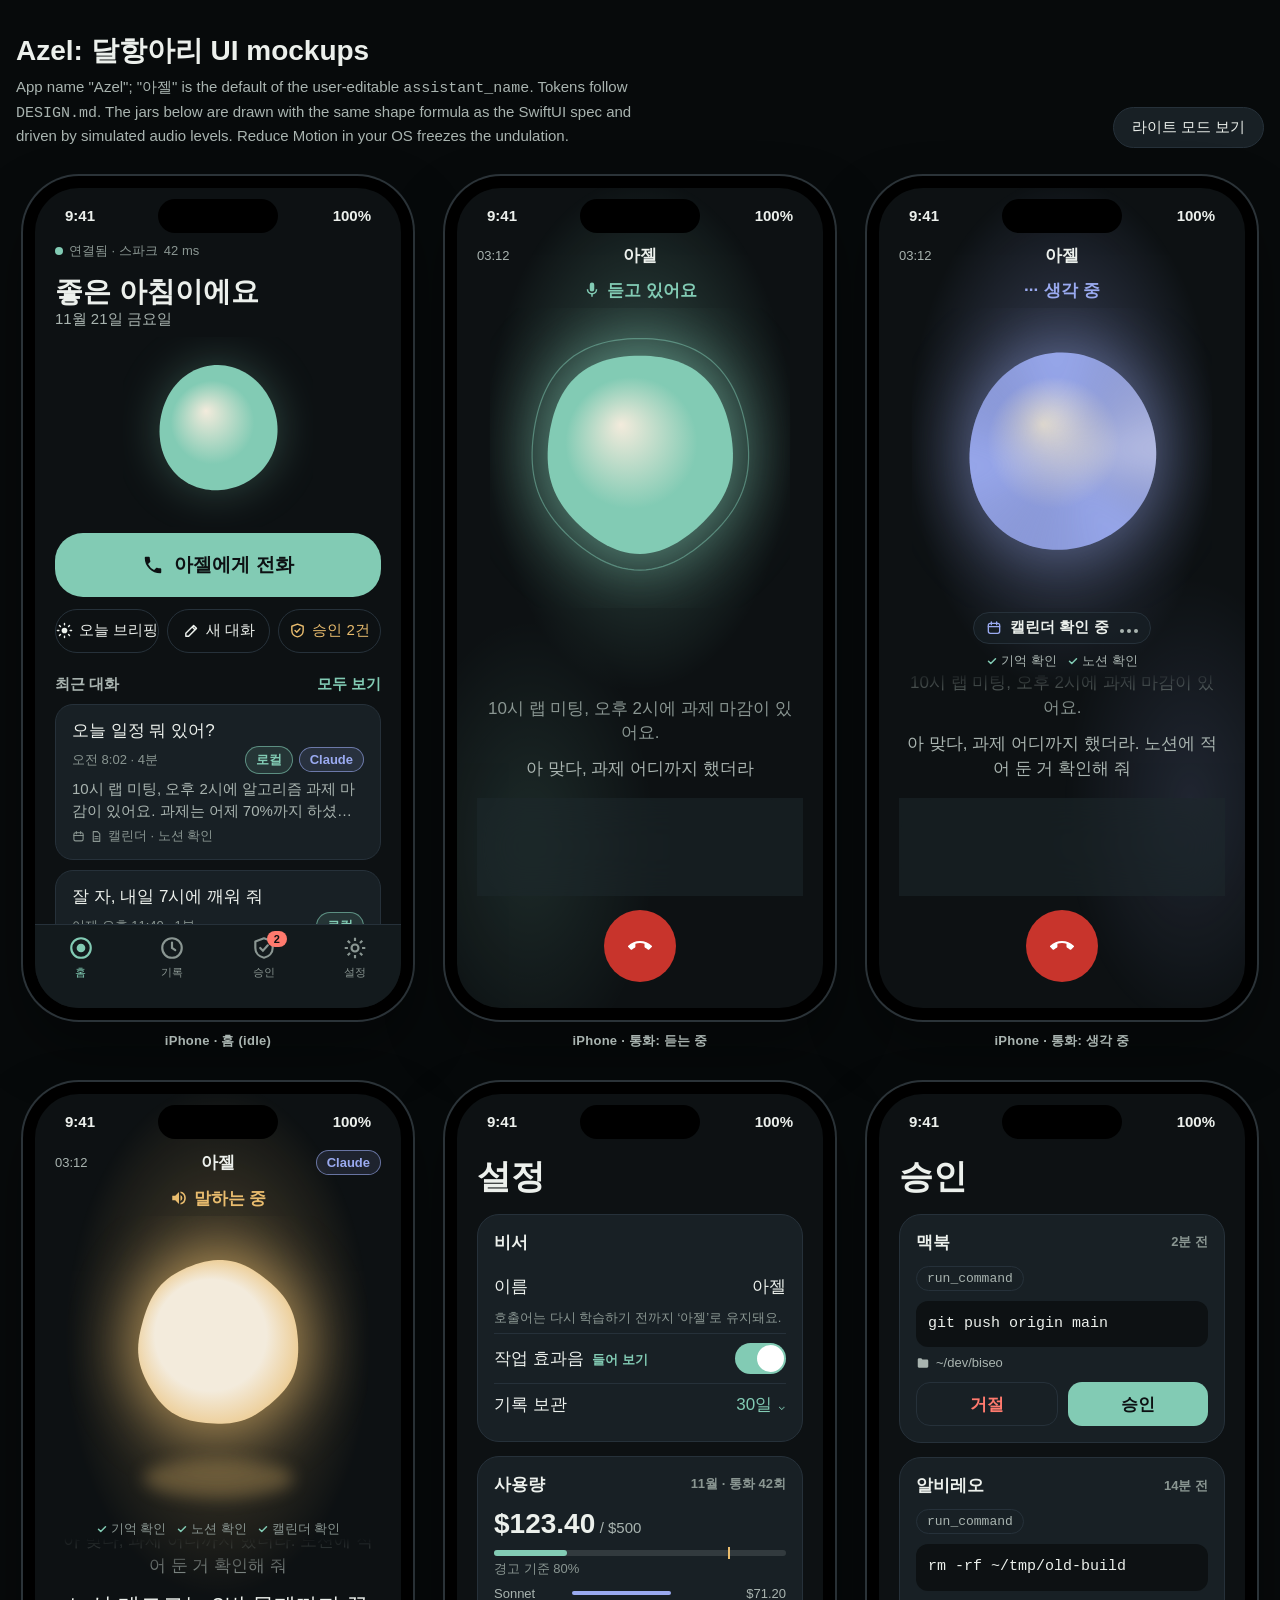
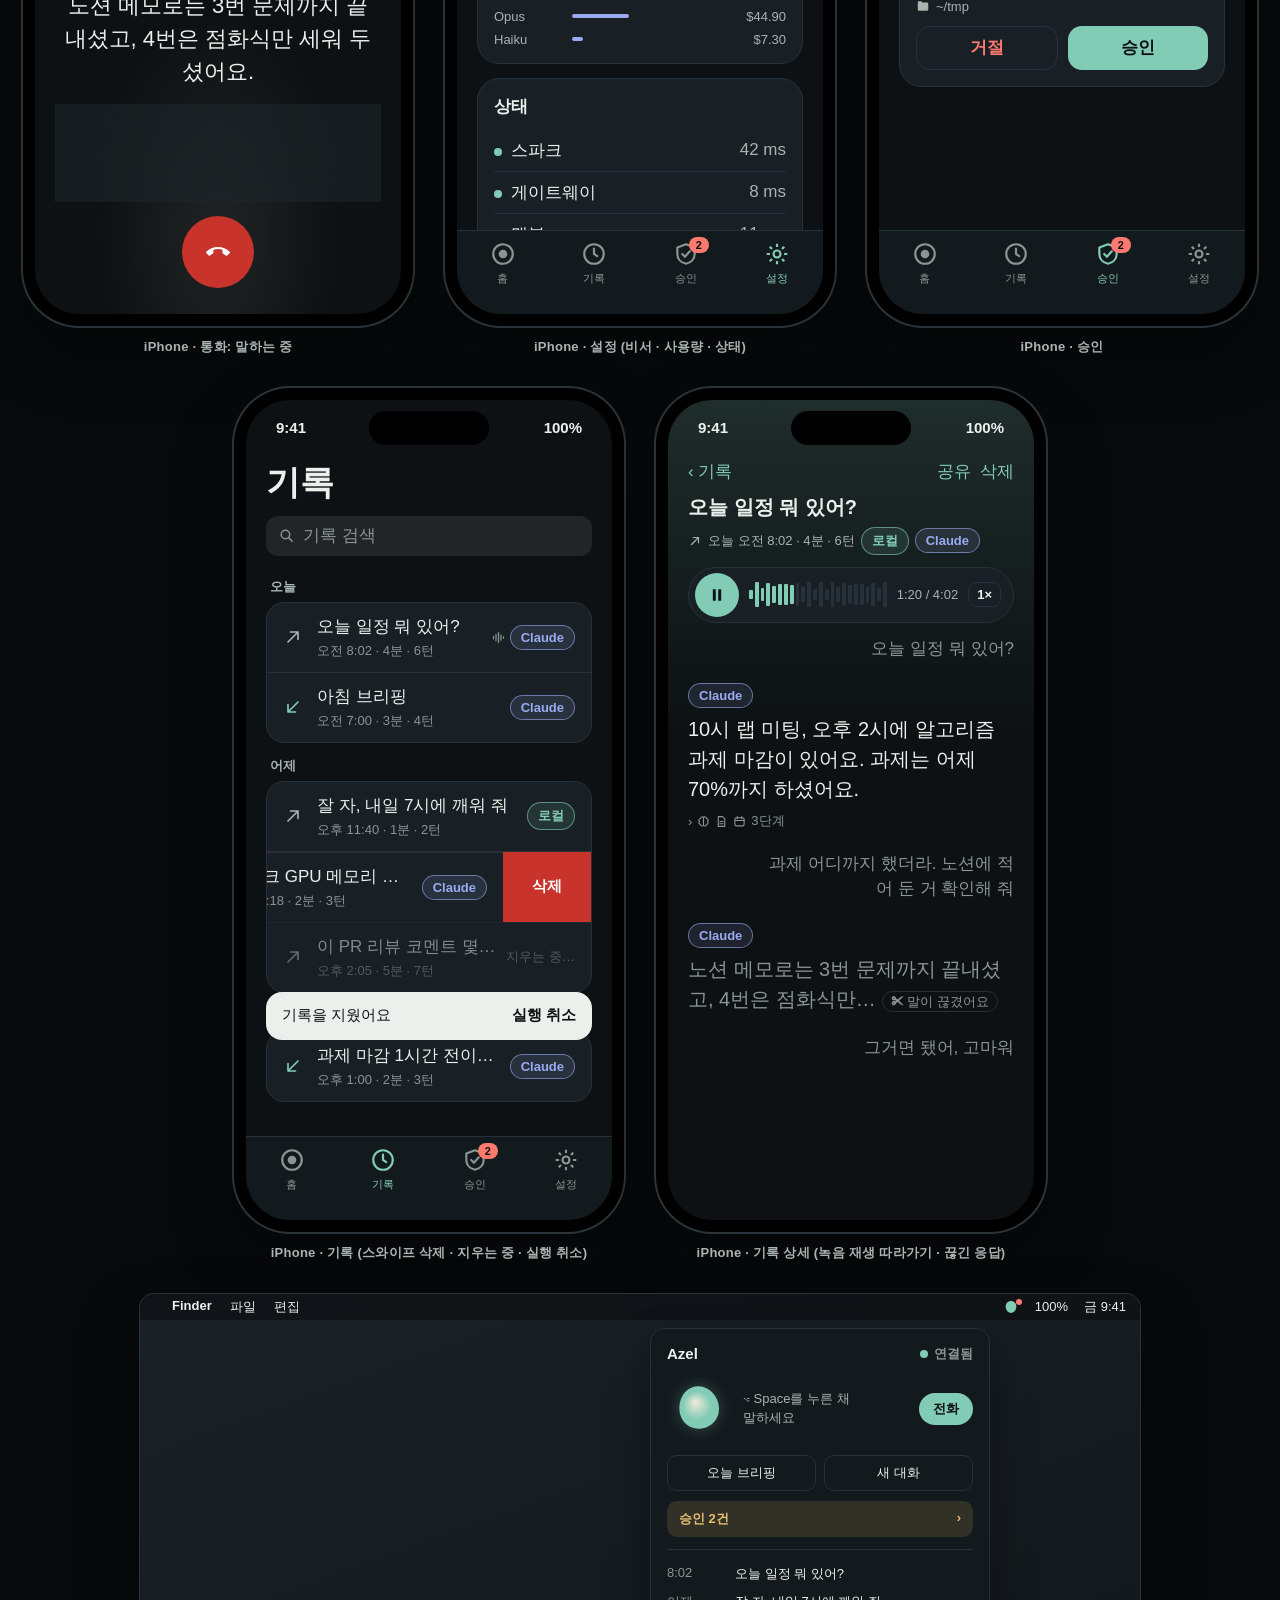
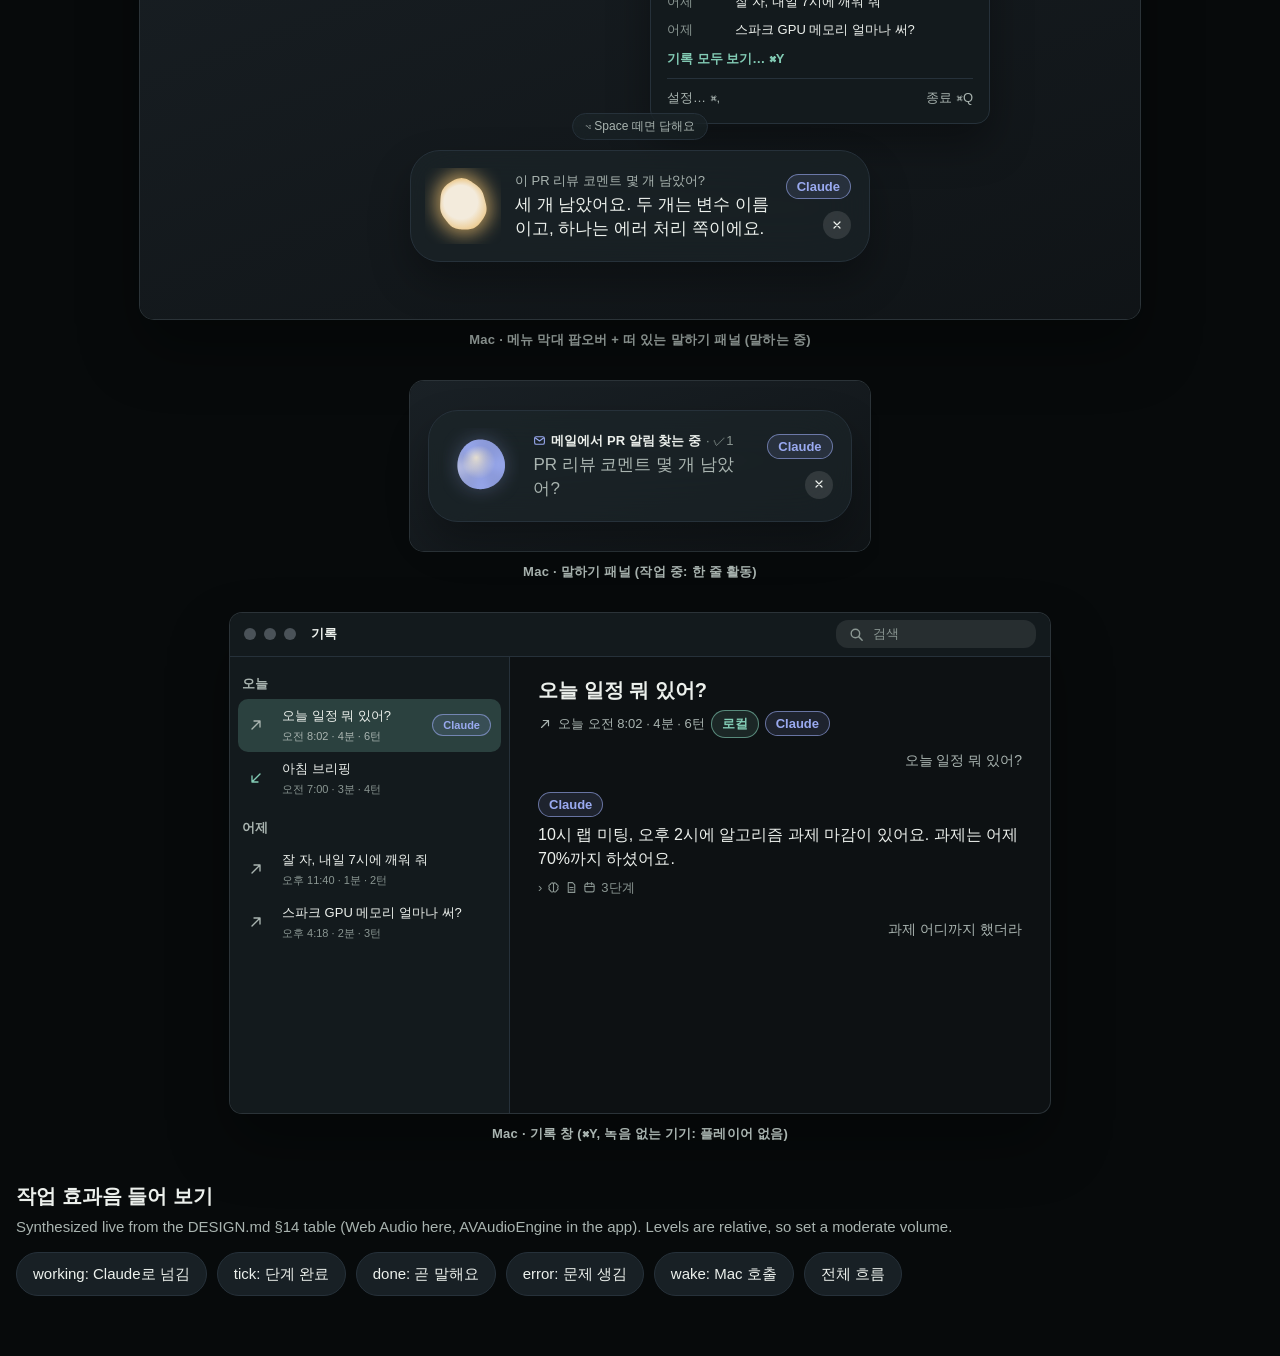
==== assistant/design/mockups.html @ 97ada846 "fix(design): give the moon jar a fuller shoulder and match the built mac panel" ====
<!doctype html>
<html lang="ko">
<head>
<meta charset="utf-8">
<meta name="viewport" content="width=device-width, initial-scale=1">
<title>Azel Mockups</title>
<style>
/* Tokens: mirror DESIGN.md §2. Dark is the default. */
:root, [data-theme="dark"] {
  --bg:#0D1113; --bgRaised:#131A1D; --card:#182025; --stroke:#26313A;
  --text:#ECF0EC; --text2:#A9B4B0; --text3:#8A9692;
  --celadon:#82CBB4; --indigo:#9AAAF0; --porcelain:#F3EBDC; --amber:#E9BC6E;
  --danger:#FF7A6E; --hangup:#C8342C; --onAccent:#0D1113;
  --glazeCel:#82CBB4; --glazeInd:#9AAAF0; --glazeAmb:#E9BC6E;
  --material: rgba(30,40,45,.55); --page:#070A0B; --desk:#1a2126;
}
[data-theme="light"] {
  --bg:#F5F3EC; --bgRaised:#EFECE3; --card:#FFFFFF; --stroke:#DCD8CC;
  --text:#14191B; --text2:#4E5A56; --text3:#5F6B67;
  --celadon:#2C7663; --indigo:#4656B8; --porcelain:#FFFFFF; --amber:#8F5E12;
  --danger:#C2352B; --hangup:#C8342C; --onAccent:#FFFFFF;
  --glazeCel:#A8DCCB; --glazeInd:#B4BFF3; --glazeAmb:#F0CB86;
  --material: rgba(255,255,255,.6); --page:#E4E1D8; --desk:#cfd6d4;
}
* { box-sizing:border-box; margin:0; padding:0; }
body { background:var(--page); color:var(--text);
  font-family:-apple-system, BlinkMacSystemFont, "SF Pro Text", "Apple SD Gothic Neo", "Noto Sans KR", sans-serif;
  padding:32px 16px 64px; }
header.page { max-width:1320px; margin:0 auto 28px; display:flex; flex-wrap:wrap; gap:16px; align-items:end; justify-content:space-between; }
header.page h1 { font-size:28px; font-weight:600; }
header.page p { color:var(--text2); font-size:15px; margin-top:6px; max-width:640px; line-height:1.5; }
.toggle { font:inherit; font-size:15px; color:var(--text); background:var(--card); border:1px solid var(--stroke); border-radius:999px; padding:10px 18px; cursor:pointer; }
.grid { max-width:1320px; margin:0 auto; display:flex; flex-wrap:wrap; gap:32px; justify-content:center; }
figure { display:flex; flex-direction:column; align-items:center; gap:12px; }
figcaption { color:var(--text2); font-size:13px; font-weight:600; letter-spacing:.02em; }

/* iPhone frame */
.phone { width:390px; height:844px; border-radius:56px; padding:12px; background:#000; box-shadow:0 0 0 2px #2b3338, 0 30px 60px rgba(0,0,0,.35); flex:none; }
@media (max-width:440px){ .phone{ transform:scale(.82); transform-origin:top center; margin-bottom:-150px; } }
.screen { position:relative; width:100%; height:100%; border-radius:44px; overflow:hidden; background:var(--bg); display:flex; flex-direction:column; }
.statusbar { height:50px; flex:none; display:flex; justify-content:space-between; align-items:center; padding:6px 30px 0; font-size:15px; font-weight:600; position:relative; z-index:2; }
.island { position:absolute; left:50%; top:11px; transform:translateX(-50%); width:120px; height:34px; background:#000; border-radius:20px; }
.tabbar { flex:none; height:84px; display:flex; justify-content:space-around; padding-top:10px; border-top:1px solid var(--stroke); background:var(--bgRaised); }
.tab { display:flex; flex-direction:column; align-items:center; gap:4px; font-size:11px; color:var(--text3); position:relative; }
.tab.on { color:var(--celadon); }
.tab svg { width:26px; height:26px; }
.badge { position:absolute; top:-4px; right:-10px; background:var(--danger); color:var(--onAccent); font-size:11px; font-weight:700; border-radius:9px; padding:2px 7px; }
.body { flex:1; overflow:hidden; padding:0 20px; display:flex; flex-direction:column; position:relative; }
.body > * { flex-shrink:0; }
.body > .captions, .body > .stack, .body > .recent { flex-shrink:1; min-height:0; }
.call .jar { flex-shrink:1; }

/* Shared bits */
.foot { font-size:13px; color:var(--text3); }
.sub { font-size:15px; color:var(--text2); }
.dot { width:8px; height:8px; border-radius:50%; background:var(--celadon); display:inline-block; }
.dot.down { background:var(--danger); }
.chip { display:inline-flex; align-items:center; gap:4px; font-size:13px; font-weight:600; border-radius:999px; padding:4px 10px; border:1px solid; }
.chip.qwen { color:var(--celadon); border-color:color-mix(in srgb, var(--celadon) 60%, transparent); background:color-mix(in srgb, var(--celadon) 12%, transparent); }
.chip.claude { color:var(--indigo); border-color:color-mix(in srgb, var(--indigo) 60%, transparent); background:color-mix(in srgb, var(--indigo) 12%, transparent); }
.chip.tool { color:var(--text2); border-color:var(--stroke); font-family:ui-monospace, "SF Mono", Menlo, monospace; font-weight:500; }
.card { background:var(--card); border:1px solid var(--stroke); border-radius:22px; padding:16px; }
[data-theme="light"] .card { box-shadow:0 4px 12px rgba(0,0,0,.05); }
.card h2 { font-size:17px; font-weight:600; display:flex; justify-content:space-between; align-items:center; margin-bottom:12px; }
.card h2 small { font-size:13px; font-weight:600; color:var(--celadon); }
.row { display:flex; justify-content:space-between; align-items:center; font-size:17px; padding:9px 0; border-top:1px solid var(--stroke); gap:12px; }
.row:first-of-type { border-top:none; }
.row .v { color:var(--text2); font-variant-numeric:tabular-nums; }
.row .menu { color:var(--celadon); }
.num { font-variant-numeric:tabular-nums; }
canvas.jar { display:block; }

/* Home */
.greet { font-size:28px; font-weight:600; margin-top:14px; line-height:1.3; }
.callbtn { display:flex; align-items:center; justify-content:center; gap:10px; height:64px; border-radius:28px; background:var(--celadon); color:var(--onAccent); font-size:19px; font-weight:600; border:none; width:100%; }
.quick { display:flex; gap:8px; margin-top:12px; }
.quick span { flex:1; display:flex; justify-content:center; align-items:center; gap:6px; height:44px; border:1px solid var(--stroke); border-radius:999px; font-size:15px; color:var(--text); white-space:nowrap; }
.recent { margin-top:22px; }
.recent h2 { font-size:15px; font-weight:600; color:var(--text2); margin-bottom:10px; }
.recent .card { padding:14px 16px; margin-bottom:10px; border-radius:18px; }
.recent .meta { display:flex; align-items:center; gap:6px; margin-top:4px; }
.recent .meta .foot { margin-right:auto; }
.recent .me { color:var(--text); font-size:17px; font-weight:500; white-space:nowrap; overflow:hidden; text-overflow:ellipsis; }
.recent .ai { font-size:15px; color:var(--text2); line-height:1.45; margin-top:4px; display:-webkit-box; -webkit-line-clamp:2; -webkit-box-orient:vertical; overflow:hidden; }

/* Call */
.call .glaze { position:absolute; inset:0; opacity:.35; pointer-events:none; }
.call[data-state="listening"] .glaze { background:radial-gradient(60% 45% at 50% 30%, var(--celadon), transparent 70%), radial-gradient(50% 40% at 20% 80%, color-mix(in srgb,var(--celadon) 40%, transparent), transparent 70%); }
.call[data-state="thinking"] .glaze { background:radial-gradient(60% 45% at 50% 30%, var(--indigo), transparent 70%), radial-gradient(50% 40% at 85% 75%, color-mix(in srgb,var(--indigo) 40%, transparent), transparent 70%); }
.call[data-state="speaking"] .glaze { background:radial-gradient(60% 45% at 50% 30%, var(--amber), transparent 70%), radial-gradient(50% 40% at 50% 90%, color-mix(in srgb,var(--porcelain) 25%, transparent), transparent 70%); }
.calltop { display:grid; grid-template-columns:1fr auto 1fr; align-items:center; padding:6px 0; position:relative; }
.calltop .t { font-size:13px; color:var(--text2); font-variant-numeric:tabular-nums; }
.calltop .n { font-size:17px; font-weight:600; }
.calltop .r { justify-self:end; }
.statelabel { text-align:center; font-size:17px; font-weight:600; margin-top:6px; display:flex; justify-content:center; align-items:center; gap:6px; position:relative; }
.call[data-state="listening"] .statelabel { color:var(--celadon); }
.call[data-state="thinking"] .statelabel { color:var(--indigo); }
.call[data-state="speaking"] .statelabel { color:var(--amber); }
.jarwrap { display:flex; justify-content:center; position:relative; }
.captions { flex:1; display:flex; flex-direction:column; justify-content:flex-end; text-align:center; gap:10px; padding:0 4px 16px; position:relative;
  -webkit-mask-image:linear-gradient(transparent, #000 30%); mask-image:linear-gradient(transparent, #000 30%); }
.captions .old { color:var(--text3); font-size:17px; line-height:1.45; }
.captions .me { color:var(--text2); font-size:17px; line-height:1.5; }
.captions .ai { font-size:22px; font-weight:500; line-height:1.5; }
.dock { display:flex; justify-content:space-between; padding:12px 14px 10px; border-radius:40px; background:var(--material); backdrop-filter:blur(20px); -webkit-backdrop-filter:blur(20px); border:1px solid var(--stroke); position:relative; }
.ctl { display:flex; flex-direction:column; align-items:center; gap:5px; font-size:12px; color:var(--text2); }
.ctl i { width:52px; height:52px; border-radius:50%; display:grid; place-items:center; background:color-mix(in srgb, var(--text) 10%, transparent); color:var(--text); }
.ctl.on i { background:var(--amber); color:#14191B; }
.ctl svg, .hang svg { width:24px; height:24px; }
.hang { width:72px; height:72px; border-radius:50%; background:var(--hangup); color:#fff; display:grid; place-items:center; margin:14px auto 26px; position:relative; }

/* Activity (DESIGN.md §13) */
.activity { display:flex; flex-direction:column; align-items:center; gap:8px; margin-top:4px; position:relative; min-height:0; }
.step { display:inline-flex; align-items:center; gap:8px; height:32px; padding:0 12px; border-radius:999px; font-size:15px; font-weight:600;
  background:color-mix(in srgb, var(--card) 70%, transparent); border:1px solid var(--stroke); }
.step svg { width:16px; height:16px; color:var(--indigo); flex:none; }
.ell i { display:inline-block; width:4px; height:4px; border-radius:50%; background:var(--text2); margin-left:3px; animation:ell 1.2s infinite; }
.ell i:nth-child(2){ animation-delay:.2s } .ell i:nth-child(3){ animation-delay:.4s }
@keyframes ell { 0%,100%{opacity:.2} 40%{opacity:1} }
@media (prefers-reduced-motion: reduce){ .ell i{ animation:none; opacity:.7 } }
.trail { font-size:13px; color:var(--text2); display:flex; gap:10px; align-items:center; white-space:nowrap; }
.trail span { display:inline-flex; align-items:center; gap:3px; }
.trail svg { width:12px; height:12px; color:var(--celadon); }
.trail.dim { color:var(--text3); }
.recent .steps { display:flex; align-items:center; gap:5px; font-size:13px; color:var(--text3); margin-top:6px; }
.recent .steps svg { width:13px; height:13px; }
.switch { width:51px; height:31px; border-radius:16px; background:var(--celadon); position:relative; flex:none; }
.switch::after { content:""; position:absolute; right:2px; top:2px; width:27px; height:27px; border-radius:50%; background:#fff; }
.earcons { max-width:1320px; margin:40px auto 0; }
.earcons h2 { font-size:20px; font-weight:600; }
.earcons p { color:var(--text2); font-size:15px; margin:6px 0 14px; line-height:1.5; }
.earcons .btnrow { display:flex; flex-wrap:wrap; gap:10px; }
.earcons button { font:inherit; font-size:15px; color:var(--text); background:var(--card); border:1px solid var(--stroke); border-radius:999px; padding:10px 16px; cursor:pointer; min-height:44px; }
.earcons button:focus-visible, .toggle:focus-visible { outline:2px solid var(--celadon); outline-offset:2px; }
.pttdesk { width:min(560px,100%); height:170px; border-radius:14px; display:grid; place-items:center; position:relative;
  background:linear-gradient(160deg, var(--desk), color-mix(in srgb, var(--desk) 60%, #000)); box-shadow:0 0 0 1px #2b3338; }
.pttdesk .ptt { position:static; transform:none; }
.ptt .act { display:flex; align-items:center; gap:5px; font-size:13px; font-weight:600; }
.ptt .act svg { width:13px; height:13px; color:var(--indigo); }

/* History (DESIGN.md §15) */
.search { display:flex; align-items:center; gap:8px; height:40px; border-radius:12px; padding:0 12px; background:color-mix(in srgb, var(--text) 9%, transparent); color:var(--text3); font-size:17px; margin-bottom:8px; }
.search svg { width:17px; height:17px; }
.day { font-size:13px; font-weight:600; color:var(--text2); margin:14px 4px 6px; }
.hlist { background:var(--card); border:1px solid var(--stroke); border-radius:18px; overflow:hidden; }
.hrow { display:grid; grid-template-columns:24px 1fr auto; gap:4px 10px; align-items:center; padding:12px 16px; border-top:1px solid var(--stroke); position:relative; }
.hrow:first-child { border-top:none; }
.hrow > svg { width:20px; height:20px; color:var(--text2); grid-row:span 2; }
.hrow > svg.in { color:var(--celadon); }
.hrow .ht { font-size:17px; white-space:nowrap; overflow:hidden; text-overflow:ellipsis; }
.hrow .hm { font-size:13px; color:var(--text3); grid-column:2; font-variant-numeric:tabular-nums; }
.hrow .hc { grid-row:1 / span 2; grid-column:3; display:flex; gap:4px; align-items:center; color:var(--text3); }
.hrow .hc svg { width:15px; height:15px; }
.hrow.swiped { transform:translateX(-88px); background:var(--card); }
.swipe-del { position:absolute; right:0; top:0; bottom:0; width:88px; background:var(--hangup); color:#fff; display:grid; place-items:center; font-size:15px; font-weight:600; }
.hwrap { position:relative; }
.toast { position:absolute; left:20px; right:20px; bottom:96px; height:48px; border-radius:16px; background:var(--text); color:var(--bg); display:flex; align-items:center; justify-content:space-between; padding:0 16px; font-size:15px; }
.toast b { color:var(--bg); font-weight:700; }
.detail { background:linear-gradient(180deg, color-mix(in srgb, var(--glazeCel) 15%, var(--bg)), var(--bg) 40%); }
.nav { display:flex; justify-content:space-between; align-items:center; height:44px; color:var(--celadon); font-size:17px; }
.dh { font-size:20px; font-weight:600; line-height:1.35; }
.dm { display:flex; align-items:center; gap:6px; font-size:13px; color:var(--text2); margin:6px 0 12px; flex-wrap:wrap; }
.dm svg { width:14px; height:14px; }
.player { display:flex; align-items:center; gap:10px; height:56px; padding:0 12px 0 6px; border-radius:28px; background:var(--card); border:1px solid var(--stroke); margin-bottom:14px; }
.player .pp { width:44px; height:44px; border-radius:50%; background:var(--celadon); color:var(--onAccent); display:grid; place-items:center; flex:none; }
.player .pp svg { width:20px; height:20px; }
.wavebar { flex:1; display:flex; align-items:center; gap:2px; height:28px; }
.wavebar i { flex:1; border-radius:1px; background:var(--stroke); }
.wavebar i.p { background:var(--celadon); }
.player .tm { font-size:13px; color:var(--text2); font-variant-numeric:tabular-nums; white-space:nowrap; }
.player .sp { font-size:13px; font-weight:600; color:var(--text); border:1px solid var(--stroke); border-radius:8px; padding:4px 8px; }
.tx { display:flex; flex-direction:column; gap:22px; overflow:hidden; }
.tx .u { align-self:flex-end; max-width:80%; text-align:right; color:var(--text3); font-size:17px; line-height:1.45; }
.tx .a { color:var(--text3); font-size:20px; line-height:1.5; }
.tx .now { color:var(--text); }
.tx .u.now { color:var(--text2); }
.tx .am { display:flex; gap:6px; align-items:center; margin-bottom:6px; }
.tx .steps { display:flex; align-items:center; gap:5px; font-size:13px; color:var(--text3); margin-top:8px; }
.tx .steps svg { width:13px; height:13px; }
.cut { font-size:13px; color:var(--text3); border:1px solid var(--stroke); border-radius:999px; padding:2px 8px; margin-left:6px; white-space:nowrap; }
.macwin { width:min(820px,100%); height:500px; border-radius:12px; overflow:hidden; display:grid; grid-template-columns:280px 1fr; grid-template-rows:44px 1fr; background:var(--bg); box-shadow:0 0 0 1px #2b3338, 0 30px 60px rgba(0,0,0,.35); }
.macwin .tb { grid-column:1 / span 2; display:flex; align-items:center; gap:8px; padding:0 14px; background:var(--bgRaised); border-bottom:1px solid var(--stroke); font-size:13px; font-weight:600; }
.macwin .tb i { width:12px; height:12px; border-radius:50%; background:#4a5258; display:inline-block; }
.macwin .tb .s { margin-left:auto; width:200px; height:28px; margin-bottom:0; font-size:13px; font-weight:400; }
.macwin aside { background:var(--bgRaised); border-right:1px solid var(--stroke); padding:4px 8px; overflow:hidden; }
.macwin aside .hrow { border-radius:10px; border:none; padding:8px 10px; }
.macwin aside .hrow.sel { background:color-mix(in srgb, var(--celadon) 22%, transparent); }
.macwin aside .hrow.sel .hm, .macwin aside .hrow.sel > svg { color:var(--text2); }
.macwin aside .ht { font-size:13px; } .macwin aside .hm { font-size:11px; }
.macwin aside .hrow > svg { width:16px; height:16px; }
.macwin section { padding:20px 28px; overflow:hidden; }
.macwin .tx .a { font-size:16px; } .macwin .tx .u { font-size:14px; }

/* Settings / approvals lists */
.title { font-size:34px; font-weight:700; margin:10px 0 14px; }
.stack { display:flex; flex-direction:column; gap:14px; overflow:hidden; }
.bar { height:6px; border-radius:3px; background:color-mix(in srgb, var(--text) 12%, transparent); position:relative; margin:10px 0 4px; }
.bar b { position:absolute; inset:0 auto 0 0; border-radius:3px; background:var(--celadon); }
.bar .tick { position:absolute; top:-3px; width:2px; height:12px; background:var(--amber); }
.big { font-size:28px; font-weight:600; font-variant-numeric:tabular-nums; }
.mini { display:grid; grid-template-columns:70px 1fr 64px; gap:8px; align-items:center; font-size:13px; color:var(--text2); margin-top:8px; }
.mini .b { height:4px; border-radius:2px; background:var(--indigo); }
.mini span:last-child { text-align:right; font-variant-numeric:tabular-nums; }
.code { font-family:ui-monospace, "SF Mono", Menlo, monospace; font-size:15px; background:var(--bg); border-radius:12px; padding:12px; margin:10px 0 8px; white-space:pre; overflow:hidden; line-height:1.5; }
.btns { display:flex; gap:10px; margin-top:12px; }
.btns span { flex:1; height:44px; border-radius:14px; display:grid; place-items:center; font-size:17px; font-weight:600; }
.btns .no { border:1px solid var(--stroke); color:var(--danger); }
.btns .yes { background:var(--celadon); color:var(--onAccent); }

/* Mac */
.mac { width:min(1000px, 100%); aspect-ratio:16/10; border-radius:14px; overflow:hidden; position:relative; box-shadow:0 0 0 1px #2b3338, 0 30px 60px rgba(0,0,0,.35);
  background:linear-gradient(160deg, var(--desk), color-mix(in srgb, var(--desk) 60%, #000)); }
.menubar { height:26px; display:flex; align-items:center; justify-content:flex-end; gap:16px; padding:0 14px; font-size:13px; background:color-mix(in srgb, var(--bg) 70%, transparent); backdrop-filter:blur(20px); }
.menubar .left { margin-right:auto; display:flex; gap:18px; font-weight:600; }
.menubar .mine { position:relative; color:var(--celadon); display:flex; }
.menubar .mine::after { content:""; position:absolute; right:-3px; top:0; width:6px; height:6px; border-radius:50%; background:var(--danger); }
.popover { position:absolute; right:150px; top:34px; width:340px; background:var(--bgRaised); border:1px solid var(--stroke); border-radius:14px; padding:16px; box-shadow:0 20px 40px rgba(0,0,0,.35); font-size:13px; }
.popover .hd { display:flex; justify-content:space-between; align-items:center; font-size:15px; font-weight:600; }
.popover .hero { display:flex; gap:12px; align-items:center; margin:14px 0; }
.popover .pbtn { margin-left:auto; background:var(--celadon); color:var(--onAccent); border-radius:999px; padding:7px 14px; font-weight:600; font-size:13px; white-space:nowrap; }
.popover .q { display:grid; grid-template-columns:1fr 1fr; gap:8px; }
.popover .q span { border:1px solid var(--stroke); border-radius:10px; padding:8px; text-align:center; }
.popover .appr { margin-top:10px; padding:9px 12px; border-radius:10px; background:color-mix(in srgb, var(--amber) 14%, transparent); color:var(--amber); font-weight:600; display:flex; justify-content:space-between; }
.popover .rec { margin-top:12px; border-top:1px solid var(--stroke); padding-top:10px; }
.popover .rec div { display:flex; gap:10px; padding:5px 0; color:var(--text); }
.popover .rec div span:first-child { color:var(--text3); width:58px; flex:none; font-variant-numeric:tabular-nums; }
.popover .rec div span:last-child { white-space:nowrap; overflow:hidden; text-overflow:ellipsis; }
.popover .ft { display:flex; justify-content:space-between; margin-top:10px; padding-top:10px; border-top:1px solid var(--stroke); color:var(--text2); }
.ptt { position:absolute; left:50%; bottom:9%; transform:translateX(-50%); width:460px; max-width:92%; height:112px; border-radius:30px; background:var(--material); backdrop-filter:blur(24px); -webkit-backdrop-filter:blur(24px);
  border:1px solid var(--stroke); display:flex; align-items:center; gap:14px; padding:0 18px 0 14px; box-shadow:0 20px 40px rgba(0,0,0,.3); }
.ptt .cap { flex:1; min-width:0; }
.ptt .cap .me { font-size:13px; color:var(--text2); white-space:nowrap; overflow:hidden; text-overflow:ellipsis; }
.ptt .cap .ai { font-size:17px; font-weight:500; line-height:1.4; margin-top:3px; display:-webkit-box; -webkit-line-clamp:2; -webkit-box-orient:vertical; overflow:hidden; }
.ptt .side { display:flex; flex-direction:column; align-items:flex-end; gap:12px; }
.ptt .x { width:28px; height:28px; border-radius:50%; background:color-mix(in srgb, var(--text) 12%, transparent); display:grid; place-items:center; }
.keyhint { position:absolute; left:50%; bottom:calc(9% + 122px); transform:translateX(-50%); font-size:12px; color:var(--text2); background:var(--material); border:1px solid var(--stroke); border-radius:999px; padding:4px 12px; backdrop-filter:blur(10px); white-space:nowrap; }
</style>
</head>
<body>
<header class="page">
  <div>
    <h1>Azel: 달항아리 UI mockups</h1>
    <p>App name "Azel"; "아젤" is the default of the user-editable <code>assistant_name</code>. Tokens follow <code>DESIGN.md</code>. The jars below are drawn with the same shape formula as the SwiftUI spec and driven by simulated audio levels. Reduce Motion in your OS freezes the undulation.</p>
  </div>
  <button class="toggle" id="theme" aria-pressed="false">라이트 모드 보기</button>
</header>

<svg width="0" height="0" style="position:absolute">
  <symbol id="i-phone" viewBox="0 0 24 24"><path fill="currentColor" d="M6.6 10.8a15.1 15.1 0 0 0 6.6 6.6l2.2-2.2c.3-.3.7-.4 1-.2 1.1.4 2.3.6 3.6.6.6 0 1 .4 1 1V20c0 .6-.4 1-1 1A17 17 0 0 1 3 4c0-.6.4-1 1-1h3.5c.6 0 1 .4 1 1 0 1.2.2 2.4.6 3.6.1.3 0 .7-.2 1z"/></symbol>
  <symbol id="i-down" viewBox="0 0 24 24"><path fill="currentColor" d="M12 9c-1.6 0-3.2.3-4.6.7v3.1c0 .4-.2.7-.6.9-1 .5-1.9 1.1-2.7 1.8-.2.2-.4.3-.7.3s-.5-.1-.7-.3L.3 13.1A1 1 0 0 1 0 12.4c0-.3.1-.5.3-.7C3.4 8.8 7.5 7 12 7s8.6 1.8 11.7 4.7c.2.2.3.4.3.7s-.1.5-.3.7l-2.5 2.4c-.2.2-.4.3-.7.3s-.5-.1-.7-.3c-.8-.7-1.7-1.3-2.7-1.8-.3-.2-.6-.5-.6-.9V9.7C15.2 9.3 13.6 9 12 9z"/></symbol>
  <symbol id="i-mic" viewBox="0 0 24 24"><path fill="currentColor" d="M12 14a3 3 0 0 0 3-3V5a3 3 0 0 0-6 0v6a3 3 0 0 0 3 3zm5-3a5 5 0 0 1-10 0H5a7 7 0 0 0 6 6.9V21h2v-3.1A7 7 0 0 0 19 11z"/></symbol>
  <symbol id="i-spk" viewBox="0 0 24 24"><path fill="currentColor" d="M3 9v6h4l5 5V4L7 9zm13.5 3A4.5 4.5 0 0 0 14 8v8a4.5 4.5 0 0 0 2.5-4zM14 3.2v2.1a7 7 0 0 1 0 13.4v2.1a9 9 0 0 0 0-17.6z"/></symbol>
  <symbol id="i-route" viewBox="0 0 24 24"><path fill="none" stroke="currentColor" stroke-width="2" stroke-linecap="round" d="M5 17a9 9 0 1 1 14 0M8 14.5a5 5 0 1 1 8 0"/><path fill="currentColor" d="M12 13l5 8H7z"/></symbol>
  <symbol id="i-rec" viewBox="0 0 24 24"><circle cx="12" cy="12" r="9" fill="none" stroke="currentColor" stroke-width="2"/><circle cx="12" cy="12" r="4.5" fill="currentColor"/></symbol>
  <symbol id="i-pause" viewBox="0 0 24 24"><path fill="currentColor" d="M7 5h3.5v14H7zm6.5 0H17v14h-3.5z"/></symbol>
  <symbol id="i-home" viewBox="0 0 24 24"><circle cx="12" cy="12" r="9" fill="none" stroke="currentColor" stroke-width="2"/><circle cx="12" cy="12" r="4" fill="currentColor"/></symbol>
  <symbol id="i-shield" viewBox="0 0 24 24"><path fill="none" stroke="currentColor" stroke-width="2" stroke-linejoin="round" d="M12 3l8 3v6c0 4.5-3.4 8-8 9-4.6-1-8-4.5-8-9V6z"/><path fill="none" stroke="currentColor" stroke-width="2" stroke-linecap="round" d="M8.5 12l2.5 2.5 4.5-5"/></symbol>
  <symbol id="i-gear" viewBox="0 0 24 24"><circle cx="12" cy="12" r="3.2" fill="none" stroke="currentColor" stroke-width="2"/><path fill="none" stroke="currentColor" stroke-width="2" d="M12 2.5v3M12 18.5v3M2.5 12h3M18.5 12h3M5.3 5.3l2.1 2.1M16.6 16.6l2.1 2.1M5.3 18.7l2.1-2.1M16.6 7.4l2.1-2.1"/></symbol>
  <symbol id="i-sun" viewBox="0 0 24 24"><circle cx="12" cy="12" r="4" fill="currentColor"/><path stroke="currentColor" stroke-width="2" stroke-linecap="round" d="M12 2v2M12 20v2M2 12h2M20 12h2M4.9 4.9l1.4 1.4M17.7 17.7l1.4 1.4M4.9 19.1l1.4-1.4M17.7 6.3l1.4-1.4"/></symbol>
  <symbol id="i-pen" viewBox="0 0 24 24"><path fill="none" stroke="currentColor" stroke-width="2" stroke-linejoin="round" d="M4 20h4L19 9l-4-4L4 16zM13 7l4 4"/></symbol>
  <symbol id="i-x" viewBox="0 0 24 24"><path stroke="currentColor" stroke-width="2.4" stroke-linecap="round" d="M6 6l12 12M18 6L6 18"/></symbol>
  <symbol id="i-folder" viewBox="0 0 24 24"><path fill="currentColor" d="M3 6a2 2 0 0 1 2-2h4l2 2h8a2 2 0 0 1 2 2v10a2 2 0 0 1-2 2H5a2 2 0 0 1-2-2z"/></symbol>
  <symbol id="i-cal" viewBox="0 0 24 24"><rect x="3.5" y="5" width="17" height="15" rx="3" fill="none" stroke="currentColor" stroke-width="2"/><path stroke="currentColor" stroke-width="2" stroke-linecap="round" d="M3.5 10h17M8 3v4M16 3v4"/></symbol>
  <symbol id="i-check" viewBox="0 0 24 24"><path fill="none" stroke="currentColor" stroke-width="3" stroke-linecap="round" stroke-linejoin="round" d="M5 12.5l4.5 4.5L19 7.5"/></symbol>
  <symbol id="i-clock" viewBox="0 0 24 24"><circle cx="12" cy="12" r="9" fill="none" stroke="currentColor" stroke-width="2"/><path fill="none" stroke="currentColor" stroke-width="2" stroke-linecap="round" d="M12 7v5l3 2"/></symbol>
  <symbol id="i-out" viewBox="0 0 24 24"><path fill="none" stroke="currentColor" stroke-width="2" stroke-linecap="round" stroke-linejoin="round" d="M9 6h9v9M18 6L6 18"/></symbol>
  <symbol id="i-in" viewBox="0 0 24 24"><path fill="none" stroke="currentColor" stroke-width="2" stroke-linecap="round" stroke-linejoin="round" d="M15 18H6V9M6 18L18 6"/></symbol>
  <symbol id="i-play" viewBox="0 0 24 24"><path fill="currentColor" d="M8 5l11 7-11 7z"/></symbol>
  <symbol id="i-search" viewBox="0 0 24 24"><circle cx="10.5" cy="10.5" r="6" fill="none" stroke="currentColor" stroke-width="2"/><path stroke="currentColor" stroke-width="2" stroke-linecap="round" d="M15 15l5 5"/></symbol>
  <symbol id="i-wave" viewBox="0 0 24 24"><path stroke="currentColor" stroke-width="2" stroke-linecap="round" d="M4 10v4M8 7v10M12 4v16M16 8v8M20 11v2"/></symbol>
  <symbol id="i-mail" viewBox="0 0 24 24"><rect x="3" y="5" width="18" height="14" rx="3" fill="none" stroke="currentColor" stroke-width="2"/><path fill="none" stroke="currentColor" stroke-width="2" stroke-linejoin="round" d="M4 7l8 6 8-6"/></symbol>
  <symbol id="i-doc" viewBox="0 0 24 24"><path fill="none" stroke="currentColor" stroke-width="2" stroke-linejoin="round" d="M6 3h8l4 4v14H6z"/><path stroke="currentColor" stroke-width="2" stroke-linecap="round" d="M9 12h6M9 16h6"/></symbol>
  <symbol id="i-brain" viewBox="0 0 24 24"><path fill="none" stroke="currentColor" stroke-width="2" stroke-linejoin="round" d="M12 5a3 3 0 0 0-5.6 1.4A3.2 3.2 0 0 0 4.5 12a3.2 3.2 0 0 0 2 5.4A3 3 0 0 0 12 19zm0 0a3 3 0 0 1 5.6 1.4 3.2 3.2 0 0 1 1.9 5.6 3.2 3.2 0 0 1-2 5.4A3 3 0 0 1 12 19"/></symbol>
</svg>

<main class="grid">

<!-- 1. Home / idle -->
<figure>
<div class="phone"><div class="screen">
  <div class="statusbar"><span>9:41</span><span class="island"></span><span>100%</span></div>
  <div class="body">
    <div class="foot" style="display:flex;align-items:center;gap:6px;margin-top:4px"><span class="dot"></span> 연결됨 · 스파크 <span class="num">42 ms</span></div>
    <div class="greet">좋은 아침이에요</div>
    <div class="sub">11월 21일 금요일</div>
    <div class="jarwrap" style="margin:8px 0 6px"><canvas class="jar" data-state="idle" width="190" height="190" role="img" aria-label="아젤, 두 번 탭하면 전화를 겁니다"></canvas></div>
    <button class="callbtn" aria-label="아젤에게 전화"><svg width="22" height="22"><use href="#i-phone"/></svg>아젤에게 전화</button>
    <div class="quick">
      <span><svg width="17" height="17"><use href="#i-sun"/></svg>오늘 브리핑</span>
      <span><svg width="17" height="17"><use href="#i-pen"/></svg>새 대화</span>
      <span style="color:var(--amber)"><svg width="17" height="17"><use href="#i-shield"/></svg>승인 2건</span>
    </div>
    <div class="recent">
      <h2 style="display:flex;justify-content:space-between">최근 대화 <span style="color:var(--celadon);font-weight:600">모두 보기</span></h2>
      <div class="card"><div class="me">오늘 일정 뭐 있어?</div>
        <div class="meta"><span class="foot">오전 8:02 · 4분</span><span class="chip qwen">로컬</span><span class="chip claude">Claude</span></div>
        <div class="ai">10시 랩 미팅, 오후 2시에 알고리즘 과제 마감이 있어요. 과제는 어제 70%까지 하셨어요.</div>
        <div class="steps" aria-label="한 일: 캘린더, 노션 확인"><svg aria-hidden="true"><use href="#i-cal"/></svg><svg aria-hidden="true"><use href="#i-doc"/></svg>캘린더 · 노션 확인</div></div>
      <div class="card"><div class="me">잘 자, 내일 7시에 깨워 줘</div>
        <div class="meta"><span class="foot">어제 오후 11:40 · 1분</span><span class="chip qwen">로컬</span></div>
        <div class="ai">네, 내일 아침 7시에 전화드릴게요. 좋은 꿈 꾸세요.</div></div>
    </div>
  </div>
  <nav class="tabbar">
    <span class="tab on"><svg><use href="#i-home"/></svg>홈</span>
    <span class="tab"><svg><use href="#i-clock"/></svg>기록</span>
    <span class="tab"><svg><use href="#i-shield"/></svg>승인<span class="badge">2</span></span>
    <span class="tab"><svg><use href="#i-gear"/></svg>설정</span>
  </nav>
</div></div>
<figcaption>iPhone · 홈 (idle)</figcaption>
</figure>

<!-- 2-4. Call states -->
<template id="call-tpl">
<div class="phone"><div class="screen call">
  <div class="glaze"></div>
  <div class="statusbar"><span>9:41</span><span class="island"></span><span>100%</span></div>
  <div class="body">
    <div class="calltop"><span class="t">03:12</span><span class="n">아젤</span><span class="r"></span></div>
    <div class="statelabel"></div>
    <div class="jarwrap" style="margin-top:6px"><canvas class="jar" width="300" height="300"></canvas></div>
    <div class="activity"></div>
    <div class="captions" aria-label="대화 내용"></div>
    <div class="dock">
      <span class="ctl"><i aria-label="음소거"><svg><use href="#i-mic"/></svg></i>음소거</span>
      <span class="ctl"><i aria-label="스피커"><svg><use href="#i-spk"/></svg></i>스피커</span>
      <span class="ctl"><i aria-label="오디오 출력 선택"><svg><use href="#i-route"/></svg></i>출력</span>
      <span class="ctl"><i aria-label="녹음"><svg><use href="#i-rec"/></svg></i>녹음</span>
      <span class="ctl"><i aria-label="통화 대기"><svg><use href="#i-pause"/></svg></i>대기</span>
    </div>
    <div class="hang" aria-label="통화 끊기"><svg><use href="#i-down"/></svg></div>
  </div>
</div></div>
</template>
<figure data-call="listening"><figcaption>iPhone · 통화: 듣는 중</figcaption></figure>
<figure data-call="thinking"><figcaption>iPhone · 통화: 생각 중</figcaption></figure>
<figure data-call="speaking"><figcaption>iPhone · 통화: 말하는 중</figcaption></figure>

<!-- 5. Settings -->
<figure>
<div class="phone"><div class="screen">
  <div class="statusbar"><span>9:41</span><span class="island"></span><span>100%</span></div>
  <div class="body">
    <div class="title">설정</div>
    <div class="stack">
      <div class="card">
        <h2>비서</h2>
        <div class="row"><span>이름</span><span class="v" style="color:var(--text)" aria-label="비서 이름, 아젤">아젤</span></div>
        <div class="foot" style="margin:2px 0 6px;line-height:1.4">호출어는 다시 학습하기 전까지 ‘아젤’로 유지돼요.</div>
        <div class="row"><span>작업 효과음 <span class="foot" style="color:var(--celadon);font-weight:600">&nbsp;들어 보기</span></span><span class="switch" role="switch" aria-checked="true" aria-label="작업 효과음"></span></div>
        <div class="row"><span>기록 보관</span><span class="menu">30일 ⌄</span></div>
      </div>
      <div class="card">
        <h2>사용량 <span class="foot">11월 · 통화 42회</span></h2>
        <div><span class="big">$123.40</span> <span class="sub num">/ $500</span></div>
        <div class="bar" role="img" aria-label="이번 달 사용량, 500달러 중 123달러, 25퍼센트"><b style="width:25%"></b><span class="tick" style="left:80%"></span></div>
        <div class="foot">경고 기준 80%</div>
        <div class="mini"><span>Sonnet</span><span class="b" style="width:70%"></span><span>$71.20</span></div>
        <div class="mini"><span>Opus</span><span class="b" style="width:40%"></span><span>$44.90</span></div>
        <div class="mini"><span>Haiku</span><span class="b" style="width:8%"></span><span>$7.30</span></div>
      </div>
      <div class="card">
        <h2>상태</h2>
        <div class="row"><span><span class="dot"></span>&nbsp; 스파크</span><span class="v">42 ms</span></div>
        <div class="row"><span><span class="dot"></span>&nbsp; 게이트웨이</span><span class="v">8 ms</span></div>
        <div class="row"><span><span class="dot"></span>&nbsp; 맥북</span><span class="v">11 ms</span></div>
        <div class="row"><span><span class="dot down"></span>&nbsp; 알비레오</span><span class="v" style="color:var(--danger)">응답 없음</span></div>
      </div>
      <div class="card">
        <h2>모델 <small>✓ 저장됨</small></h2>
        <div class="row"><span>기본 모델</span><span class="menu">자동 ⌄</span></div>
        <div class="row"><span>Claude 경로</span><span class="menu">자동 ⌄</span></div>
      </div>
    </div>
  </div>
  <nav class="tabbar">
    <span class="tab"><svg><use href="#i-home"/></svg>홈</span>
    <span class="tab"><svg><use href="#i-clock"/></svg>기록</span>
    <span class="tab"><svg><use href="#i-shield"/></svg>승인<span class="badge">2</span></span>
    <span class="tab on"><svg><use href="#i-gear"/></svg>설정</span>
  </nav>
</div></div>
<figcaption>iPhone · 설정 (비서 · 사용량 · 상태)</figcaption>
</figure>

<!-- 6. Approvals -->
<figure>
<div class="phone"><div class="screen">
  <div class="statusbar"><span>9:41</span><span class="island"></span><span>100%</span></div>
  <div class="body">
    <div class="title">승인</div>
    <div class="stack">
      <div class="card" aria-label="맥북, run_command, 명령: git push origin main">
        <h2>맥북 <span class="foot">2분 전</span></h2>
        <span class="chip tool">run_command</span>
        <div class="code">git push origin main</div>
        <div class="foot" style="display:flex;gap:6px;align-items:center;color:var(--text2)"><svg width="14" height="14"><use href="#i-folder"/></svg>~/dev/biseo</div>
        <div class="btns"><span class="no">거절</span><span class="yes">승인</span></div>
      </div>
      <div class="card">
        <h2>알비레오 <span class="foot">14분 전</span></h2>
        <span class="chip tool">run_command</span>
        <div class="code">rm -rf ~/tmp/old-build</div>
        <div class="foot" style="display:flex;gap:6px;align-items:center;color:var(--text2)"><svg width="14" height="14"><use href="#i-folder"/></svg>~/tmp</div>
        <div class="btns"><span class="no">거절</span><span class="yes">승인</span></div>
      </div>
    </div>
  </div>
  <nav class="tabbar">
    <span class="tab"><svg><use href="#i-home"/></svg>홈</span>
    <span class="tab"><svg><use href="#i-clock"/></svg>기록</span>
    <span class="tab on"><svg><use href="#i-shield"/></svg>승인<span class="badge">2</span></span>
    <span class="tab"><svg><use href="#i-gear"/></svg>설정</span>
  </nav>
</div></div>
<figcaption>iPhone · 승인</figcaption>
</figure>


<!-- 7. History list -->
<figure>
<div class="phone"><div class="screen">
  <div class="statusbar"><span>9:41</span><span class="island"></span><span>100%</span></div>
  <div class="body">
    <div class="title" style="margin-bottom:10px">기록</div>
    <div class="search" role="search" aria-label="기록 검색"><svg aria-hidden="true"><use href="#i-search"/></svg>기록 검색</div>
    <div class="hwrap" style="flex-shrink:1;min-height:0;overflow:hidden">
      <h2 class="day">오늘</h2>
      <div class="hlist">
        <div class="hrow" aria-label="오전 8시 2분, 오늘 일정 뭐 있어?, 4분, 6턴, 내가 건 전화, Claude 사용"><svg aria-hidden="true"><use href="#i-out"/></svg><span class="ht">오늘 일정 뭐 있어?</span><span class="hc"><svg aria-hidden="true"><use href="#i-wave"/></svg><span class="chip claude">Claude</span></span><span class="hm">오전 8:02 · 4분 · 6턴</span></div>
        <div class="hrow" aria-label="오전 7시, 아침 브리핑, 3분, 4턴, 아젤이 건 전화"><svg class="in" aria-hidden="true"><use href="#i-in"/></svg><span class="ht">아침 브리핑</span><span class="hc"><span class="chip claude">Claude</span></span><span class="hm">오전 7:00 · 3분 · 4턴</span></div>
      </div>
      <h2 class="day">어제</h2>
      <div class="hlist" style="position:relative">
        <div class="hrow"><svg aria-hidden="true"><use href="#i-out"/></svg><span class="ht">잘 자, 내일 7시에 깨워 줘</span><span class="hc"><span class="chip qwen">로컬</span></span><span class="hm">오후 11:40 · 1분 · 2턴</span></div>
        <div style="position:relative;overflow:hidden;border-top:1px solid var(--stroke)"><span class="swipe-del">삭제</span>
          <div class="hrow swiped"><svg aria-hidden="true"><use href="#i-out"/></svg><span class="ht">스파크 GPU 메모리 얼마나 써?</span><span class="hc"><span class="chip claude">Claude</span></span><span class="hm">오후 4:18 · 2분 · 3턴</span></div></div>
        <div class="hrow" style="opacity:.5" aria-label="지우는 중"><svg aria-hidden="true"><use href="#i-out"/></svg><span class="ht">이 PR 리뷰 코멘트 몇 개 남았어?</span><span class="hc foot">지우는 중…</span><span class="hm">오후 2:05 · 5분 · 7턴</span></div>
      </div>
      <h2 class="day">11월 19일 수요일</h2>
      <div class="hlist">
        <div class="hrow"><svg class="in" aria-hidden="true"><use href="#i-in"/></svg><span class="ht">과제 마감 1시간 전이에요</span><span class="hc"><span class="chip claude">Claude</span></span><span class="hm">오후 1:00 · 2분 · 3턴</span></div>
      </div>
    </div>
    <div class="toast" role="status">기록을 지웠어요 <b>실행 취소</b></div>
  </div>
  <nav class="tabbar">
    <span class="tab"><svg><use href="#i-home"/></svg>홈</span>
    <span class="tab on"><svg><use href="#i-clock"/></svg>기록</span>
    <span class="tab"><svg><use href="#i-shield"/></svg>승인<span class="badge">2</span></span>
    <span class="tab"><svg><use href="#i-gear"/></svg>설정</span>
  </nav>
</div></div>
<figcaption>iPhone · 기록 (스와이프 삭제 · 지우는 중 · 실행 취소)</figcaption>
</figure>

<!-- 8. History detail -->
<figure>
<div class="phone"><div class="screen detail">
  <div class="statusbar"><span>9:41</span><span class="island"></span><span>100%</span></div>
  <div class="body">
    <div class="nav"><span>‹ 기록</span><span style="display:flex;gap:18px" aria-hidden="true">공유&nbsp; 삭제</span></div>
    <div class="dh">오늘 일정 뭐 있어?</div>
    <div class="dm"><svg aria-hidden="true"><use href="#i-out"/></svg>오늘 오전 8:02 · 4분 · 6턴 <span class="chip qwen">로컬</span><span class="chip claude">Claude</span></div>
    <div class="player">
      <span class="pp" aria-label="일시정지"><svg><use href="#i-pause"/></svg></span>
      <span class="wavebar" role="slider" aria-label="재생 위치" aria-valuetext="1분 20초 / 4분 2초"></span>
      <span class="tm">1:20 / 4:02</span><span class="sp" aria-label="재생 속도 1배">1×</span>
    </div>
    <div class="tx">
      <div class="u">오늘 일정 뭐 있어?</div>
      <div><div class="am"><span class="chip claude">Claude</span></div>
        <div class="a now">10시 랩 미팅, 오후 2시에 알고리즘 과제 마감이 있어요. 과제는 어제 70%까지 하셨어요.</div>
        <div class="steps" aria-label="한 일 3단계"><span aria-hidden="true">›</span><svg aria-hidden="true"><use href="#i-brain"/></svg><svg aria-hidden="true"><use href="#i-doc"/></svg><svg aria-hidden="true"><use href="#i-cal"/></svg>3단계</div></div>
      <div class="u">과제 어디까지 했더라. 노션에 적어 둔 거 확인해 줘</div>
      <div><div class="am"><span class="chip claude">Claude</span></div>
        <div class="a">노션 메모로는 3번 문제까지 끝내셨고, 4번은 점화식만…<span class="cut">✂ 말이 끊겼어요</span></div></div>
      <div class="u">그거면 됐어, 고마워</div>
    </div>
  </div>
</div></div>
<figcaption>iPhone · 기록 상세 (녹음 재생 따라가기 · 끊긴 응답)</figcaption>
</figure>

<!-- Mac -->
<figure style="width:100%">
<div class="mac">
  <div class="menubar"><span class="left"><span></span><span>Finder</span><span style="font-weight:400">파일</span><span style="font-weight:400">편집</span></span>
    <span class="mine" aria-label="Azel, 승인 2건"><svg width="16" height="16" viewBox="0 0 24 24"><path fill="currentColor" d="M12 3c4.6 0 8 3.3 8 8.4 0 5-3.4 9.6-8 9.6s-8-4.6-8-9.6C4 6.3 7.4 3 12 3z"/></svg></span>
    <span>100%</span><span>금 9:41</span></div>
  <div class="popover">
    <div class="hd">Azel <span class="foot" style="display:flex;gap:6px;align-items:center"><span class="dot"></span>연결됨</span></div>
    <div class="hero"><canvas class="jar" data-state="idle" width="64" height="64"></canvas>
      <span class="sub" style="font-size:13px;line-height:1.4">⌥ Space를 누른 채<br>말하세요</span>
      <span class="pbtn">전화</span></div>
    <div class="q"><span>오늘 브리핑</span><span>새 대화</span></div>
    <div class="appr"><span>승인 2건</span><span>›</span></div>
    <div class="rec">
      <div><span>8:02</span><span>오늘 일정 뭐 있어?</span></div>
      <div><span>어제</span><span>잘 자, 내일 7시에 깨워 줘</span></div>
      <div><span>어제</span><span>스파크 GPU 메모리 얼마나 써?</span></div>
    </div>
    <div style="color:var(--celadon);font-weight:600;margin-top:6px">기록 모두 보기… ⌘Y</div>
    <div class="ft"><span>설정… ⌘,</span><span>종료 ⌘Q</span></div>
  </div>
  <div class="keyhint">⌥ Space 떼면 답해요</div>
  <div class="ptt" aria-label="아젤 말하기 패널">
    <canvas class="jar" data-state="speaking" width="76" height="76" data-nowater></canvas>
    <div class="cap"><div class="me">이 PR 리뷰 코멘트 몇 개 남았어?</div>
      <div class="ai">세 개 남았어요. 두 개는 변수 이름이고, 하나는 에러 처리 쪽이에요.</div></div>
    <div class="side"><span class="chip claude">Claude</span><span class="x" aria-label="통화 끊기"><svg width="12" height="12"><use href="#i-x"/></svg></span></div>
  </div>
</div>
<figcaption>Mac · 메뉴 막대 팝오버 + 떠 있는 말하기 패널 (말하는 중)</figcaption>
</figure>

<figure>
<div class="pttdesk">
  <div class="ptt" aria-label="아젤 말하기 패널">
    <canvas class="jar" data-state="thinking" width="76" height="76"></canvas>
    <div class="cap"><div class="act" aria-label="진행 중: 메일 확인 중, 완료 1개"><svg aria-hidden="true"><use href="#i-mail"/></svg>메일에서 PR 알림 찾는 중 <span class="foot" style="font-weight:500">· ✓1</span></div>
      <div class="ai" style="color:var(--text2)">PR 리뷰 코멘트 몇 개 남았어?</div></div>
    <div class="side"><span class="chip claude">Claude</span><span class="x" aria-label="통화 끊기"><svg width="12" height="12"><use href="#i-x"/></svg></span></div>
  </div>
</div>
<figcaption>Mac · 말하기 패널 (작업 중: 한 줄 활동)</figcaption>
</figure>
<figure style="width:100%;align-items:center">
<div class="macwin">
  <div class="tb"><i></i><i></i><i></i>&nbsp; 기록 <div class="search s" role="search" aria-label="기록 검색"><svg aria-hidden="true"><use href="#i-search"/></svg>검색</div></div>
  <aside>
    <h2 class="day">오늘</h2>
    <div class="hrow sel"><svg aria-hidden="true"><use href="#i-out"/></svg><span class="ht">오늘 일정 뭐 있어?</span><span class="hc"><span class="chip claude" style="font-size:11px">Claude</span></span><span class="hm">오전 8:02 · 4분 · 6턴</span></div>
    <div class="hrow"><svg class="in" aria-hidden="true"><use href="#i-in"/></svg><span class="ht">아침 브리핑</span><span class="hc"></span><span class="hm">오전 7:00 · 3분 · 4턴</span></div>
    <h2 class="day">어제</h2>
    <div class="hrow"><svg aria-hidden="true"><use href="#i-out"/></svg><span class="ht">잘 자, 내일 7시에 깨워 줘</span><span class="hc"></span><span class="hm">오후 11:40 · 1분 · 2턴</span></div>
    <div class="hrow"><svg aria-hidden="true"><use href="#i-out"/></svg><span class="ht">스파크 GPU 메모리 얼마나 써?</span><span class="hc"></span><span class="hm">오후 4:18 · 2분 · 3턴</span></div>
  </aside>
  <section>
    <div class="dh">오늘 일정 뭐 있어?</div>
    <div class="dm"><svg aria-hidden="true"><use href="#i-out"/></svg>오늘 오전 8:02 · 4분 · 6턴 <span class="chip qwen">로컬</span><span class="chip claude">Claude</span></div>
    <div class="tx" style="max-width:520px">
      <div class="u now">오늘 일정 뭐 있어?</div>
      <div><div class="am"><span class="chip claude">Claude</span></div>
        <div class="a now">10시 랩 미팅, 오후 2시에 알고리즘 과제 마감이 있어요. 과제는 어제 70%까지 하셨어요.</div>
        <div class="steps"><span aria-hidden="true">›</span><svg aria-hidden="true"><use href="#i-brain"/></svg><svg aria-hidden="true"><use href="#i-doc"/></svg><svg aria-hidden="true"><use href="#i-cal"/></svg>3단계</div></div>
      <div class="u now">과제 어디까지 했더라</div>
    </div>
  </section>
</div>
<figcaption>Mac · 기록 창 (⌘Y, 녹음 없는 기기: 플레이어 없음)</figcaption>
</figure>

</main>

<section class="earcons" aria-labelledby="ec-h">
  <h2 id="ec-h">작업 효과음 들어 보기</h2>
  <p>Synthesized live from the DESIGN.md §14 table (Web Audio here, AVAudioEngine in the app). Levels are relative, so set a moderate volume.</p>
  <div class="btnrow">
    <button data-cue="working">working: Claude로 넘김</button>
    <button data-cue="tick">tick: 단계 완료</button>
    <button data-cue="done">done: 곧 말해요</button>
    <button data-cue="error">error: 문제 생김</button>
    <button data-cue="wake">wake: Mac 호출</button>
    <button data-cue="seq">전체 흐름</button>
  </div>
</section>

<script>
const CALLS = {
  listening: { label:'듣고 있어요', icon:'i-mic', chip:'',
    caps:['<div class="old">10시 랩 미팅, 오후 2시에 과제 마감이 있어요.</div>','<div class="me">아 맞다, 과제 어디까지 했더라</div>'] },
  thinking: { label:'생각 중', icon:'', chip:'',
    act:`<div class="step" role="group" aria-label="진행 중: 캘린더 확인 중, 완료: 기억 확인, 노션 확인"><svg aria-hidden="true"><use href="#i-cal"/></svg>캘린더 확인 중<span class="ell" aria-hidden="true"><i></i><i></i><i></i></span></div>
      <div class="trail" aria-hidden="true"><span><svg><use href="#i-check"/></svg>기억 확인</span><span><svg><use href="#i-check"/></svg>노션 확인</span></div>`,
    caps:['<div class="old">10시 랩 미팅, 오후 2시에 과제 마감이 있어요.</div>','<div class="me">아 맞다, 과제 어디까지 했더라. 노션에 적어 둔 거 확인해 줘</div>'] },
  speaking: { label:'말하는 중', icon:'i-spk', chip:'<span class="chip claude">Claude</span>',
    act:`<div class="trail dim" aria-label="완료: 기억 확인, 노션 확인, 캘린더 확인"><span><svg><use href="#i-check"/></svg>기억 확인</span><span><svg><use href="#i-check"/></svg>노션 확인</span><span><svg><use href="#i-check"/></svg>캘린더 확인</span></div>`,
    caps:['<div class="me">아 맞다, 과제 어디까지 했더라. 노션에 적어 둔 거 확인해 줘</div>','<div class="ai">노션 메모로는 3번 문제까지 끝내셨고, 4번은 점화식만 세워 두셨어요.</div>'] },
};
const tpl = document.getElementById('call-tpl');
document.querySelectorAll('figure[data-call]').forEach(fig => {
  const s = fig.dataset.call, c = CALLS[s];
  const node = tpl.content.cloneNode(true);
  const scr = node.querySelector('.call');
  scr.dataset.state = s;
  node.querySelector('.jar').dataset.state = s;
  node.querySelector('.jar').setAttribute('aria-label', '아젤, ' + c.label);
  node.querySelector('.statelabel').innerHTML = (c.icon ? `<svg width="18" height="18"><use href="#${c.icon}"/></svg>` : '<span aria-hidden="true">···</span>') + c.label;
  node.querySelector('.r').innerHTML = c.chip;
  node.querySelector('.captions').innerHTML = c.caps.join('');
  node.querySelector('.activity').innerHTML = c.act || '';
  if (s === 'listening') node.querySelector('.ctl').classList.remove('on');
  fig.prepend(node);
});

// History player waveform (static demo: 24 bars, first third played)
document.querySelectorAll('.wavebar').forEach(w => {
  w.innerHTML = Array.from({length:24}, (_, i) => `<i class="${i < 8 ? 'p' : ''}" style="height:${30 + 60*Math.abs(Math.sin(i*1.7))}%"></i>`).join('');
});

// Theme toggle
const btn = document.getElementById('theme');
btn.addEventListener('click', () => {
  const light = document.documentElement.dataset.theme !== 'light';
  document.documentElement.dataset.theme = light ? 'light' : 'dark';
  btn.textContent = light ? '다크 모드 보기' : '라이트 모드 보기';
  btn.setAttribute('aria-pressed', String(light));
});

// Moon jar: same formula as DESIGN.md §6.2
const reduce = matchMedia('(prefers-reduced-motion: reduce)');
const css = n => getComputedStyle(document.documentElement).getPropertyValue(n).trim();
function jarR(th) { return 1 - 0.06*Math.sin(th) - 0.035*Math.cos(2*th) + 0.015*Math.sin(3*th + 0.6); }
function wobble(state, th, t, L) {
  switch (state) {
    case 'listening': return L*(0.05*Math.sin(3*th + 2.1*t) + 0.03*Math.sin(5*th - 3.3*t));
    case 'thinking':  return 0.012*Math.sin(2*th + 1.2*t);
    case 'speaking':  return L*(0.07*Math.sin(2*th + 2.8*t) + 0.025*Math.sin(7*th + 5*t));
    default:          return 0.008*Math.sin(2*th + 0.6*t);
  }
}
// Simulated speech envelope: syllable-rate bumps with pauses.
function level(state, t) {
  if (state !== 'listening' && state !== 'speaking') return 0;
  const syl = Math.max(0, Math.sin(t*(state === 'speaking' ? 9 : 7)));
  const phrase = Math.max(0, Math.sin(t*0.9) + 0.35);
  return Math.min(1, 0.15 + 0.8*syl*phrase);
}
const jars = [...document.querySelectorAll('canvas.jar')].map(c => {
  const dpr = devicePixelRatio || 1, w = c.width, h = c.height;
  c.style.width = w + 'px'; c.style.height = h + 'px';
  c.width = w*dpr; c.height = h*dpr;
  const ctx = c.getContext('2d'); ctx.scale(dpr, dpr);
  return { c, ctx, w, h, smooth:0, phase:Math.random()*10 };
});
function path(ctx, cx, cy, R, state, t, L, sy=1) {
  ctx.beginPath();
  for (let i = 0; i <= 120; i++) {
    const th = i/120*Math.PI*2;
    const r = R*jarR(th)*(1 + wobble(state, th, t, L));
    const x = cx + r*Math.cos(th), y = cy + r*Math.sin(th)*sy;
    i ? ctx.lineTo(x, y) : ctx.moveTo(x, y);
  }
  ctx.closePath();
}
function draw(j, now) {
  const { ctx, w, h, c } = j, state = c.dataset.state;
  const still = reduce.matches;
  const t = still ? 0 : now/1000 + j.phase;
  let target = level(state, t);
  if (still) target = 0.25;
  j.smooth += (target - j.smooth) * (target > j.smooth ? 0.55 : 0.12); // fast attack, slow release
  const L = still ? 0 : j.smooth;
  const scale = still && (state==='listening'||state==='speaking') ? 1.02 : 1;
  const water = state === 'speaking' && !c.hasAttribute('data-nowater');
  const cx = w/2, cy = water ? h*0.44 : h/2, R = Math.min(w, h) * (water ? 0.27 : 0.32) * scale;
  const cel = css('--glazeCel'), ind = css('--glazeInd'), por = css('--porcelain'), amb = css('--glazeAmb'), t3 = css('--text3');
  const look = {
    idle:      { glow:cel, a:por, b:cel, glowA:0.35 + (still?0:0.1*Math.sin(t*1.05)) },
    listening: { glow:cel, a:por, b:cel, glowA:0.4 + 0.4*L },
    thinking:  { glow:ind, a:por, b:ind, glowA:0.45 + (still?0:0.2*Math.sin(t*4.5)) },
    speaking:  { glow:amb, a:por, b:por, glowA:0.45 + 0.45*L },
    offline:   { glow:t3, a:t3, b:t3, glowA:0 },
  }[state] || {};
  ctx.clearRect(0, 0, w, h);
  // glow
  ctx.save(); ctx.filter = `blur(${Math.round(R*0.35)}px)`; ctx.globalAlpha = look.glowA;
  path(ctx, cx, cy, R*(1.05 + (state==='speaking' ? 0.25*L : 0.08*L)), state, t, L); ctx.fillStyle = look.glow; ctx.fill(); ctx.restore();
  // listening ring
  if (state === 'listening') {
    ctx.save(); ctx.globalAlpha = 0.25 + 0.5*L; ctx.strokeStyle = cel; ctx.lineWidth = 1.2;
    path(ctx, cx, cy, R*(1.12 + 0.1*L), state, t, L); ctx.stroke(); ctx.restore();
  }
  // body
  const g = ctx.createRadialGradient(cx - R*0.2, cy - R*0.35, 0, cx, cy, R*1.25);
  g.addColorStop(0, look.a); g.addColorStop(0.55, look.b); g.addColorStop(1, look.glow);
  path(ctx, cx, cy, R, state, t, L); ctx.fillStyle = g; ctx.globalAlpha = state==='offline' ? 0.4 : 1; ctx.fill(); ctx.globalAlpha = 1;
  // thinking swirl
  if (state === 'thinking' && ctx.createConicGradient) {
    ctx.save(); path(ctx, cx, cy, R, state, t, L); ctx.clip();
    const cg = ctx.createConicGradient(t*Math.PI/2, cx, cy);
    cg.addColorStop(0, 'transparent'); cg.addColorStop(0.35, ind); cg.addColorStop(0.6, 'transparent'); cg.addColorStop(0.85, por); cg.addColorStop(1, 'transparent');
    ctx.filter = `blur(${Math.round(R*0.18)}px)`; ctx.globalAlpha = 0.4; ctx.fillStyle = cg; ctx.fillRect(0, 0, w, h); ctx.restore();
  }
  // speaking water line
  if (water) {
    ctx.save(); ctx.filter = 'blur(8px)'; ctx.globalAlpha = 0.3;
    path(ctx, cx, cy + R*1.6, R*(0.8 + 0.4*L), state, t, L, -0.25); ctx.fillStyle = amb; ctx.fill(); ctx.restore();
  }
}
function frame(now) { jars.forEach(j => draw(j, now)); if (!reduce.matches) requestAnimationFrame(frame); }
requestAnimationFrame(frame);
reduce.addEventListener('change', () => requestAnimationFrame(frame));
btn.addEventListener('click', () => requestAnimationFrame(frame)); // redraw static jars with new theme colors

// Earcons: mirrors DESIGN.md §14.1 (peak dBFS, notes, envelopes).
const CUES = {
  working: { wave:'sine', peak:-26, h2:-18, notes:[[587.33,0,8,20,70],[880,0.118,8,20,70]] },
  tick:    { wave:'triangle', peak:-32, notes:[[1318.5,0,2,0,45]] },
  done:    { wave:'sine', peak:-24, h2:-20, notes:[[880,0,6,0,90],[739.99,0.076,6,0,130]] },
  error:   { wave:'triangle', peak:-22, lp:2000, notes:[[392,0,10,40,100],[369.99,0.15,10,40,100]] },
  wake:    { wave:'sine', peak:-20, bell:-20, notes:[[1174.66,0,3,0,220]] },
};
let ac;
function db(x){ return Math.pow(10, x/20); }
function play(name, at=0) {
  ac = ac || new (window.AudioContext || window.webkitAudioContext)();
  const c = CUES[name], t0 = ac.currentTime + 0.02 + at;
  let out = ac.destination;
  if (c.lp) { const f = ac.createBiquadFilter(); f.type='lowpass'; f.frequency.value=c.lp; f.Q.value=0.5; f.connect(out); out = f; }
  for (const [freq, start, a, hold, decay] of c.notes) {
    const partials = [[freq, c.wave, 0]];
    if (c.h2) partials.push([freq*2, 'sine', c.h2]);
    if (c.bell) partials.push([freq*2.76, 'sine', c.bell]);
    for (const [f, wave, rel] of partials) {
      const o = ac.createOscillator(), g = ac.createGain();
      o.type = wave; o.frequency.value = f;
      const s = t0 + start, pk = db(c.peak + rel);
      g.gain.setValueAtTime(0, s);
      g.gain.linearRampToValueAtTime(pk, s + a/1000);
      g.gain.setValueAtTime(pk, s + (a+hold)/1000);
      g.gain.setTargetAtTime(0, s + (a+hold)/1000, decay/5000);
      g.gain.linearRampToValueAtTime(0, s + (a+hold+decay+5)/1000);
      o.connect(g).connect(out); o.start(s); o.stop(s + (a+hold+decay+10)/1000);
    }
  }
}
document.querySelectorAll('[data-cue]').forEach(b => b.addEventListener('click', () => {
  if (b.dataset.cue !== 'seq') return play(b.dataset.cue);
  play('working', 0); play('tick', 0.9); play('tick', 1.6); play('done', 2.4);
}));
</script>
</body>
</html>
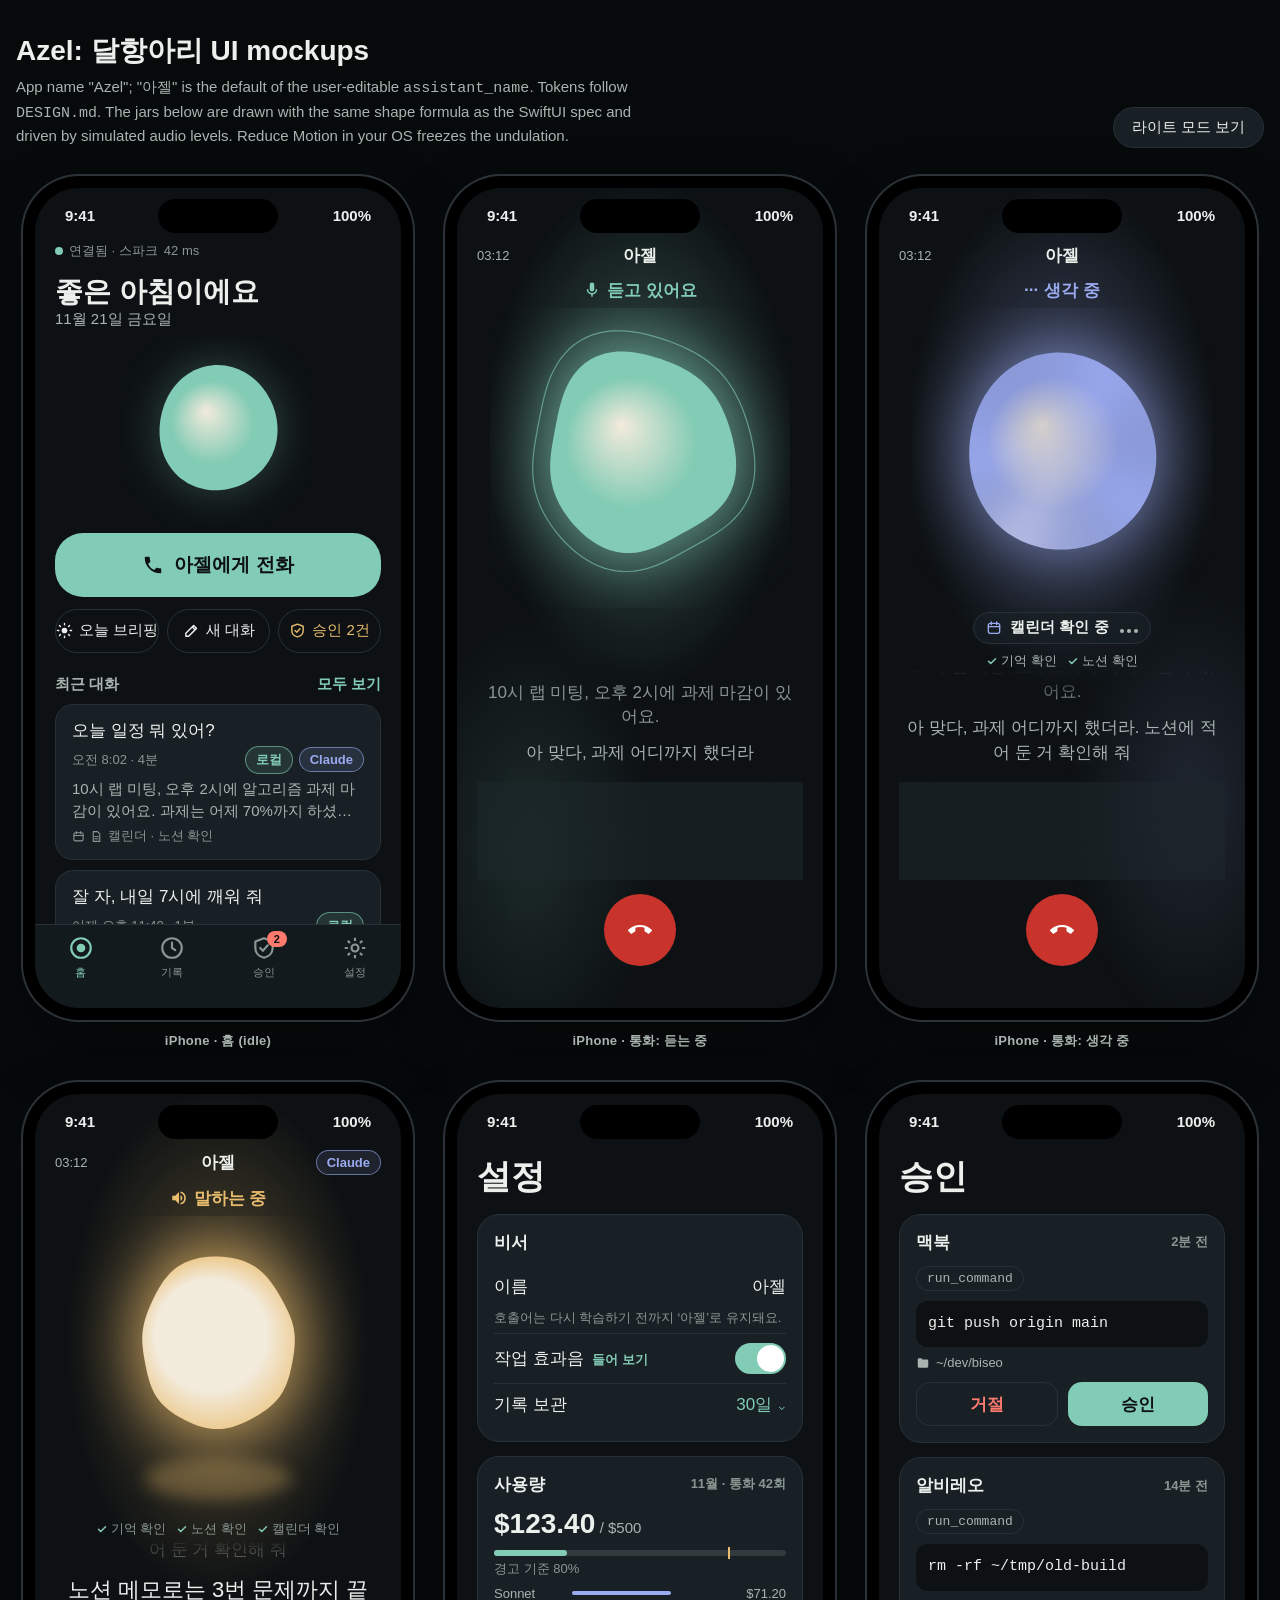
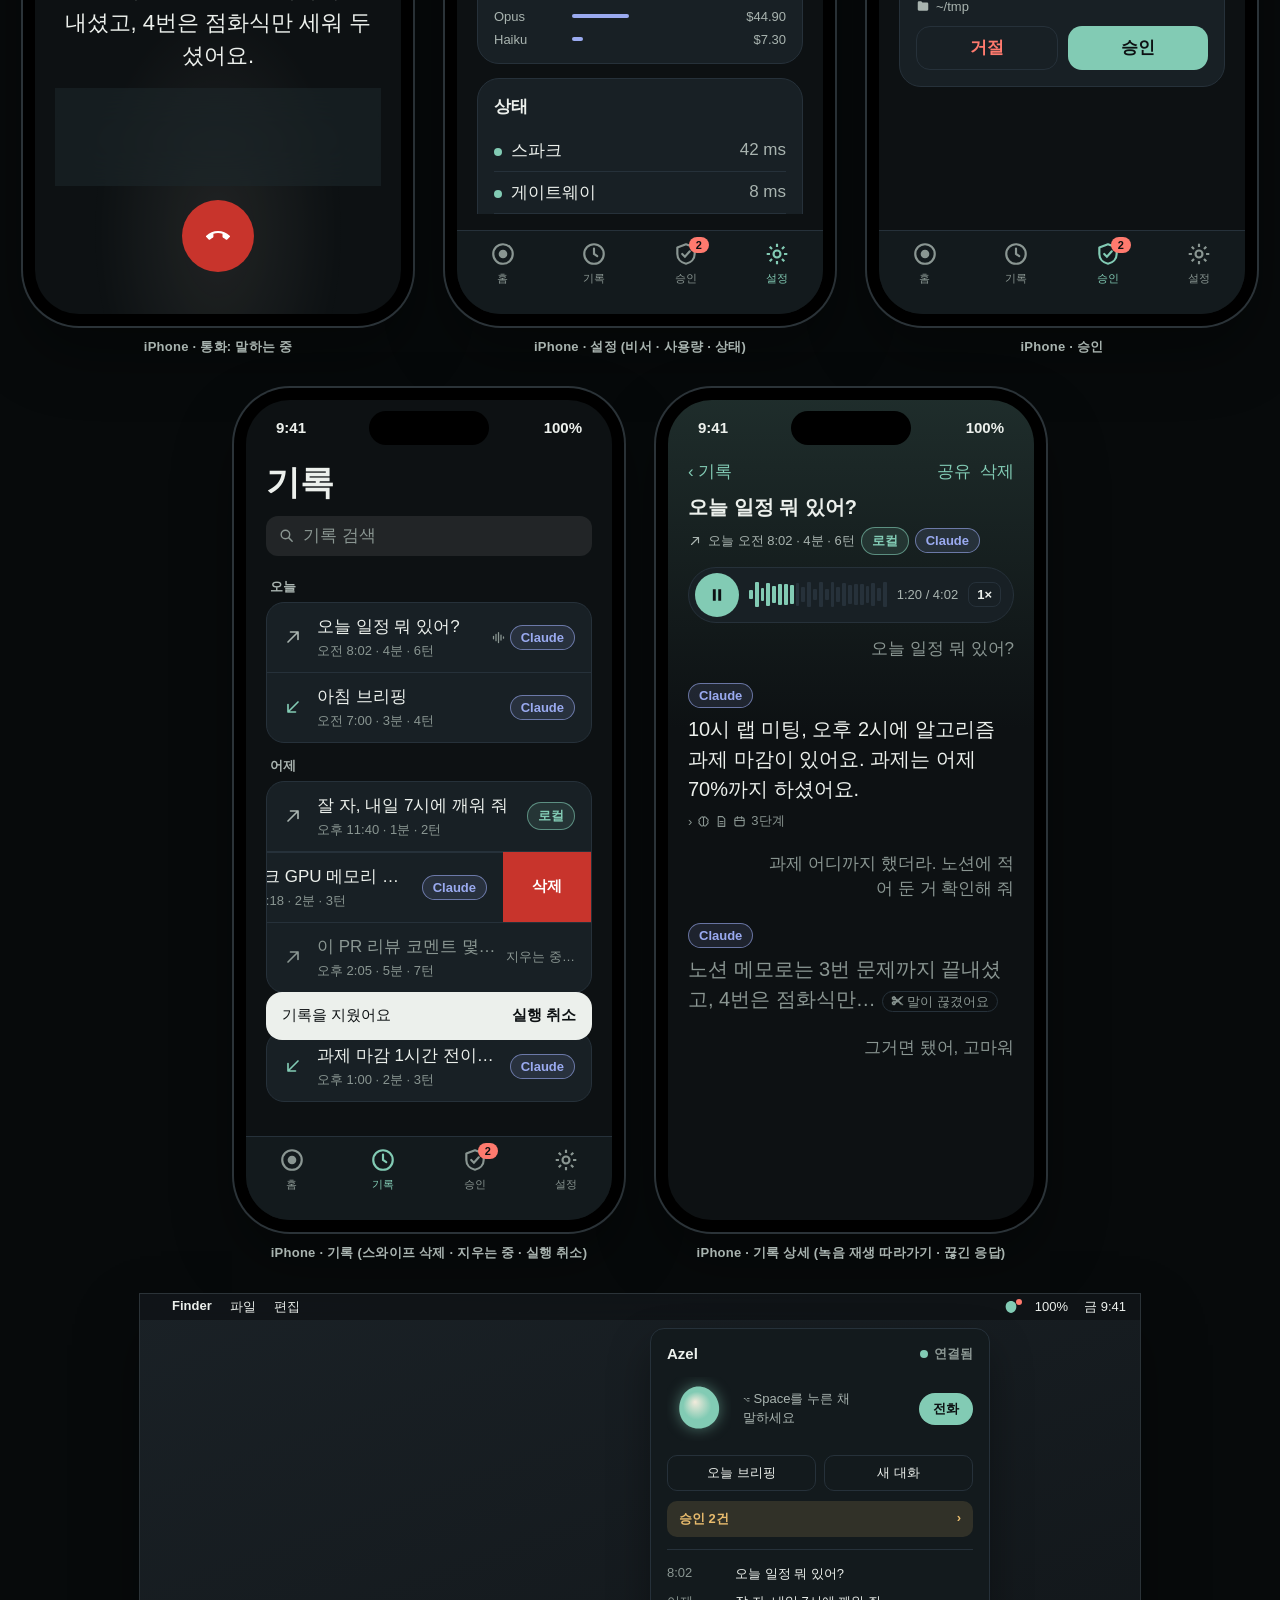
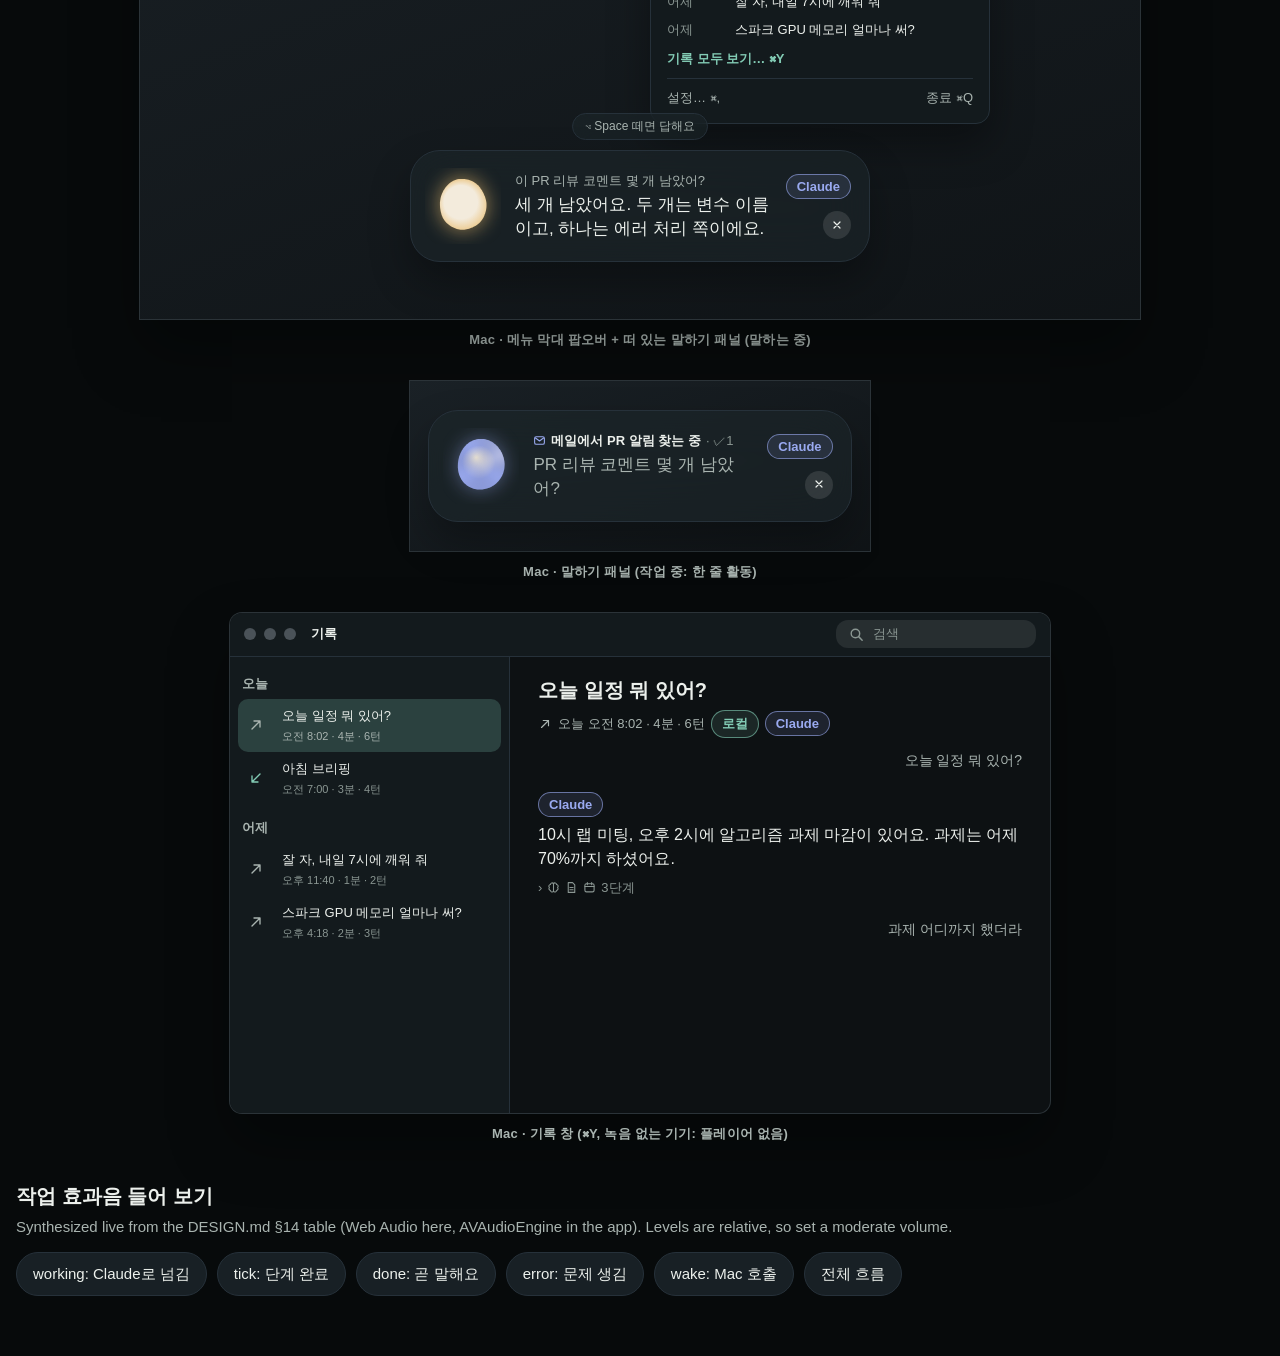
==== commit c32da1bf: "fix(design): resolve design checker findings in the mockups" ====
--- a/assistant/design/mockups.html
+++ b/assistant/design/mockups.html
@@ -40,12 +40,12 @@
 .screen { position:relative; width:100%; height:100%; border-radius:44px; overflow:hidden; background:var(--bg); display:flex; flex-direction:column; }
 .statusbar { height:50px; flex:none; display:flex; justify-content:space-between; align-items:center; padding:6px 30px 0; font-size:15px; font-weight:600; position:relative; z-index:2; }
 .island { position:absolute; left:50%; top:11px; transform:translateX(-50%); width:120px; height:34px; background:#000; border-radius:20px; }
-.tabbar { flex:none; height:84px; display:flex; justify-content:space-around; padding-top:10px; border-top:1px solid var(--stroke); background:var(--bgRaised); }
+.tabbar { flex:none; height:84px; display:flex; justify-content:space-around; padding:10px 0 20px; border-top:1px solid var(--stroke); background:var(--bgRaised); }
 .tab { display:flex; flex-direction:column; align-items:center; gap:4px; font-size:11px; color:var(--text3); position:relative; }
 .tab.on { color:var(--celadon); }
 .tab svg { width:26px; height:26px; }
 .badge { position:absolute; top:-4px; right:-10px; background:var(--danger); color:var(--onAccent); font-size:11px; font-weight:700; border-radius:9px; padding:2px 7px; }
-.body { flex:1; overflow:hidden; padding:0 20px; display:flex; flex-direction:column; position:relative; }
+.body { flex:1; overflow:hidden; padding:0 20px 16px; display:flex; flex-direction:column; position:relative; }
 .body > * { flex-shrink:0; }
 .body > .captions, .body > .stack, .body > .recent { flex-shrink:1; min-height:0; }
 .call .jar { flex-shrink:1; }
@@ -132,7 +132,7 @@
 .earcons .btnrow { display:flex; flex-wrap:wrap; gap:10px; }
 .earcons button { font:inherit; font-size:15px; color:var(--text); background:var(--card); border:1px solid var(--stroke); border-radius:999px; padding:10px 16px; cursor:pointer; min-height:44px; }
 .earcons button:focus-visible, .toggle:focus-visible { outline:2px solid var(--celadon); outline-offset:2px; }
-.pttdesk { width:min(560px,100%); height:170px; border-radius:14px; display:grid; place-items:center; position:relative;
+.pttdesk { width:min(560px,100%); height:170px; display:grid; place-items:center; position:relative;
   background:linear-gradient(160deg, var(--desk), color-mix(in srgb, var(--desk) 60%, #000)); box-shadow:0 0 0 1px #2b3338; }
 .pttdesk .ptt { position:static; transform:none; }
 .ptt .act { display:flex; align-items:center; gap:5px; font-size:13px; font-weight:600; }
@@ -151,6 +151,7 @@
 .hrow .hm { font-size:13px; color:var(--text3); grid-column:2; font-variant-numeric:tabular-nums; }
 .hrow .hc { grid-row:1 / span 2; grid-column:3; display:flex; gap:4px; align-items:center; color:var(--text3); }
 .hrow .hc svg { width:15px; height:15px; }
+.hrow.deleting .ht, .hrow.deleting > svg { color:var(--text3); }
 .hrow.swiped { transform:translateX(-88px); background:var(--card); }
 .swipe-del { position:absolute; right:0; top:0; bottom:0; width:88px; background:var(--hangup); color:#fff; display:grid; place-items:center; font-size:15px; font-weight:600; }
 .hwrap { position:relative; }
@@ -208,9 +209,9 @@
 .btns .yes { background:var(--celadon); color:var(--onAccent); }
 
 /* Mac */
-.mac { width:min(1000px, 100%); aspect-ratio:16/10; border-radius:14px; overflow:hidden; position:relative; box-shadow:0 0 0 1px #2b3338, 0 30px 60px rgba(0,0,0,.35);
+.mac { width:min(1000px, 100%); aspect-ratio:16/10; overflow:hidden; position:relative; box-shadow:0 0 0 1px #2b3338, 0 30px 60px rgba(0,0,0,.35);
   background:linear-gradient(160deg, var(--desk), color-mix(in srgb, var(--desk) 60%, #000)); }
-.menubar { height:26px; display:flex; align-items:center; justify-content:flex-end; gap:16px; padding:0 14px; font-size:13px; background:color-mix(in srgb, var(--bg) 70%, transparent); backdrop-filter:blur(20px); }
+.menubar { height:26px; display:flex; align-items:center; justify-content:flex-end; gap:16px; padding:4px 14px; font-size:13px; background:color-mix(in srgb, var(--bg) 70%, transparent); backdrop-filter:blur(20px); }
 .menubar .left { margin-right:auto; display:flex; gap:18px; font-weight:600; }
 .menubar .mine { position:relative; color:var(--celadon); display:flex; }
 .menubar .mine::after { content:""; position:absolute; right:-3px; top:0; width:6px; height:6px; border-radius:50%; background:var(--danger); }
@@ -227,7 +228,7 @@
 .popover .rec div span:last-child { white-space:nowrap; overflow:hidden; text-overflow:ellipsis; }
 .popover .ft { display:flex; justify-content:space-between; margin-top:10px; padding-top:10px; border-top:1px solid var(--stroke); color:var(--text2); }
 .ptt { position:absolute; left:50%; bottom:9%; transform:translateX(-50%); width:460px; max-width:92%; height:112px; border-radius:30px; background:var(--material); backdrop-filter:blur(24px); -webkit-backdrop-filter:blur(24px);
-  border:1px solid var(--stroke); display:flex; align-items:center; gap:14px; padding:0 18px 0 14px; box-shadow:0 20px 40px rgba(0,0,0,.3); }
+  border:1px solid var(--stroke); display:flex; align-items:center; gap:14px; padding:12px 18px 12px 14px; box-shadow:0 20px 40px rgba(0,0,0,.3); }
 .ptt .cap { flex:1; min-width:0; }
 .ptt .cap .me { font-size:13px; color:var(--text2); white-space:nowrap; overflow:hidden; text-overflow:ellipsis; }
 .ptt .cap .ai { font-size:17px; font-weight:500; line-height:1.4; margin-top:3px; display:-webkit-box; -webkit-line-clamp:2; -webkit-box-orient:vertical; overflow:hidden; }
@@ -436,7 +437,7 @@
         <div class="hrow"><svg aria-hidden="true"><use href="#i-out"/></svg><span class="ht">잘 자, 내일 7시에 깨워 줘</span><span class="hc"><span class="chip qwen">로컬</span></span><span class="hm">오후 11:40 · 1분 · 2턴</span></div>
         <div style="position:relative;overflow:hidden;border-top:1px solid var(--stroke)"><span class="swipe-del">삭제</span>
           <div class="hrow swiped"><svg aria-hidden="true"><use href="#i-out"/></svg><span class="ht">스파크 GPU 메모리 얼마나 써?</span><span class="hc"><span class="chip claude">Claude</span></span><span class="hm">오후 4:18 · 2분 · 3턴</span></div></div>
-        <div class="hrow" style="opacity:.5" aria-label="지우는 중"><svg aria-hidden="true"><use href="#i-out"/></svg><span class="ht">이 PR 리뷰 코멘트 몇 개 남았어?</span><span class="hc foot">지우는 중…</span><span class="hm">오후 2:05 · 5분 · 7턴</span></div>
+        <div class="hrow deleting" aria-label="지우는 중"><svg aria-hidden="true"><use href="#i-out"/></svg><span class="ht">이 PR 리뷰 코멘트 몇 개 남았어?</span><span class="hc foot">지우는 중…</span><span class="hm">오후 2:05 · 5분 · 7턴</span></div>
       </div>
       <h2 class="day">11월 19일 수요일</h2>
       <div class="hlist">
@@ -531,7 +532,7 @@
   <div class="tb"><i></i><i></i><i></i>&nbsp; 기록 <div class="search s" role="search" aria-label="기록 검색"><svg aria-hidden="true"><use href="#i-search"/></svg>검색</div></div>
   <aside>
     <h2 class="day">오늘</h2>
-    <div class="hrow sel"><svg aria-hidden="true"><use href="#i-out"/></svg><span class="ht">오늘 일정 뭐 있어?</span><span class="hc"><span class="chip claude" style="font-size:11px">Claude</span></span><span class="hm">오전 8:02 · 4분 · 6턴</span></div>
+    <div class="hrow sel"><svg aria-hidden="true"><use href="#i-out"/></svg><span class="ht">오늘 일정 뭐 있어?</span><span class="hc"></span><span class="hm">오전 8:02 · 4분 · 6턴</span></div>
     <div class="hrow"><svg class="in" aria-hidden="true"><use href="#i-in"/></svg><span class="ht">아침 브리핑</span><span class="hc"></span><span class="hm">오전 7:00 · 3분 · 4턴</span></div>
     <h2 class="day">어제</h2>
     <div class="hrow"><svg aria-hidden="true"><use href="#i-out"/></svg><span class="ht">잘 자, 내일 7시에 깨워 줘</span><span class="hc"></span><span class="hm">오후 11:40 · 1분 · 2턴</span></div>
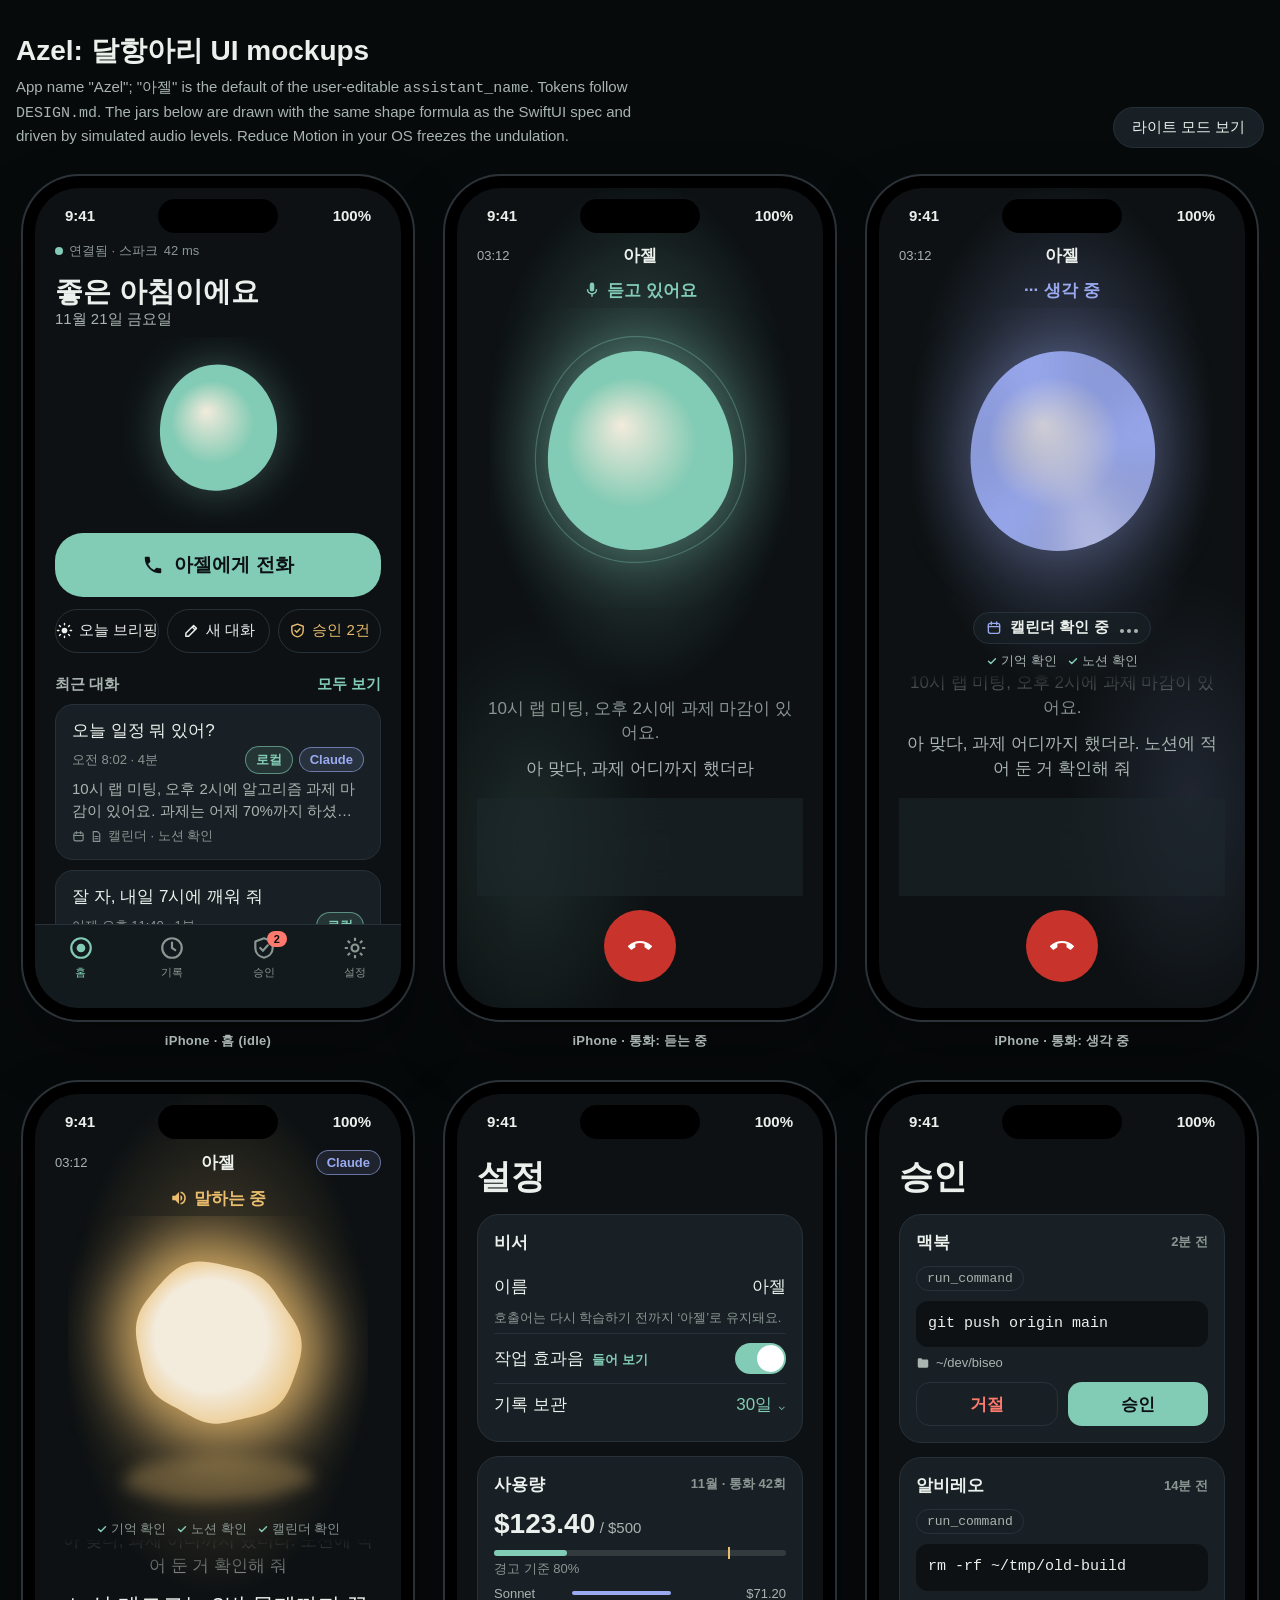
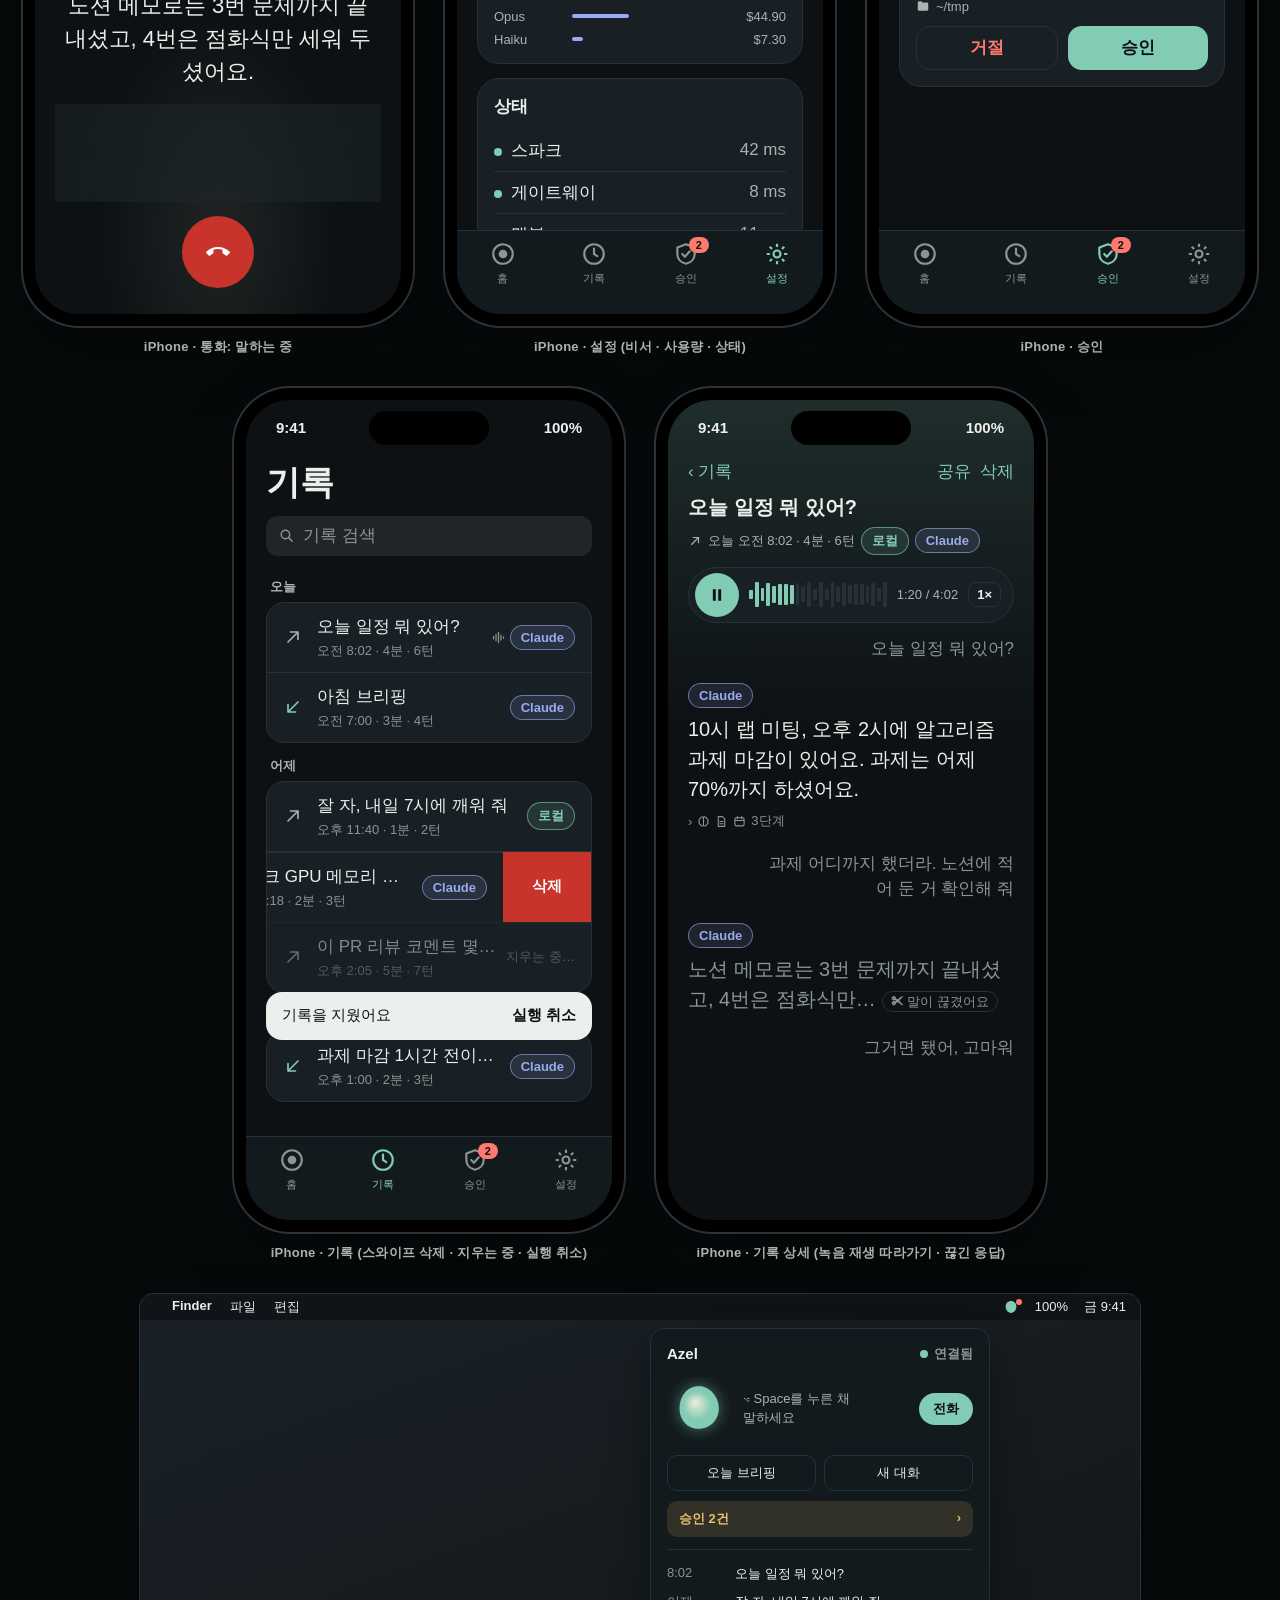
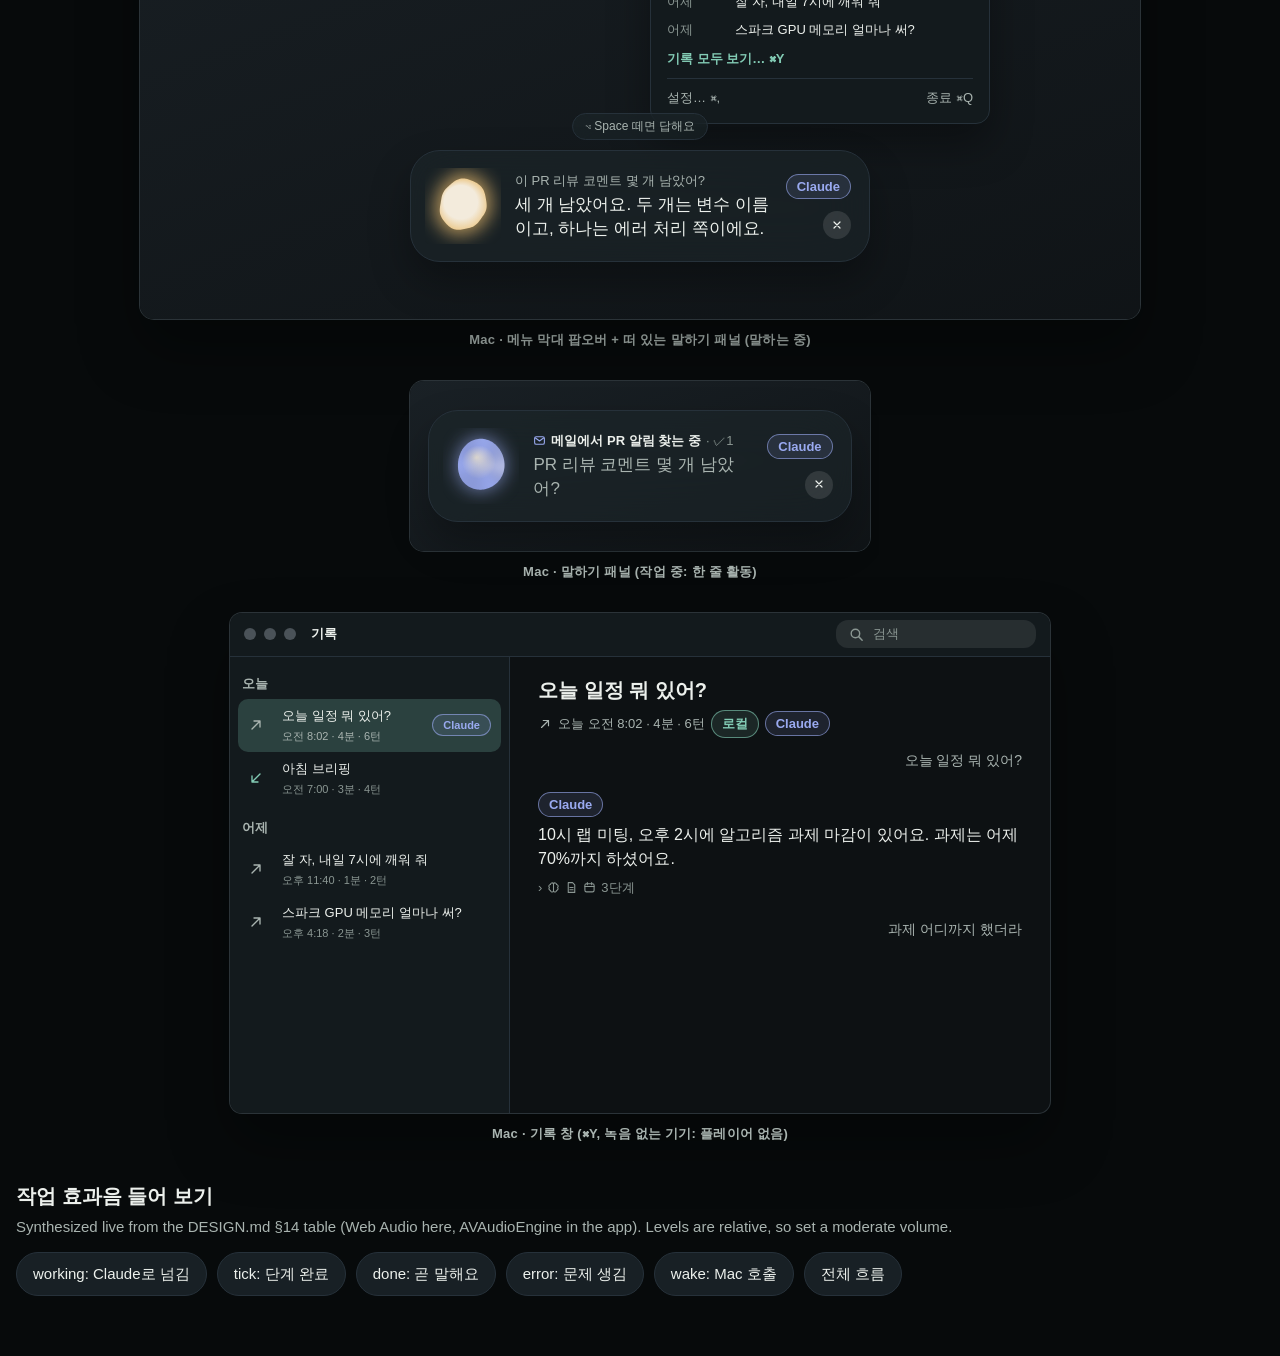
==== commit d0841f67: "docs(design): bring in the approved azel design spec and mockups for reference" ====
--- a/assistant/design/mockups.html
+++ b/assistant/design/mockups.html
@@ -40,12 +40,12 @@
 .screen { position:relative; width:100%; height:100%; border-radius:44px; overflow:hidden; background:var(--bg); display:flex; flex-direction:column; }
 .statusbar { height:50px; flex:none; display:flex; justify-content:space-between; align-items:center; padding:6px 30px 0; font-size:15px; font-weight:600; position:relative; z-index:2; }
 .island { position:absolute; left:50%; top:11px; transform:translateX(-50%); width:120px; height:34px; background:#000; border-radius:20px; }
-.tabbar { flex:none; height:84px; display:flex; justify-content:space-around; padding:10px 0 20px; border-top:1px solid var(--stroke); background:var(--bgRaised); }
+.tabbar { flex:none; height:84px; display:flex; justify-content:space-around; padding-top:10px; border-top:1px solid var(--stroke); background:var(--bgRaised); }
 .tab { display:flex; flex-direction:column; align-items:center; gap:4px; font-size:11px; color:var(--text3); position:relative; }
 .tab.on { color:var(--celadon); }
 .tab svg { width:26px; height:26px; }
 .badge { position:absolute; top:-4px; right:-10px; background:var(--danger); color:var(--onAccent); font-size:11px; font-weight:700; border-radius:9px; padding:2px 7px; }
-.body { flex:1; overflow:hidden; padding:0 20px 16px; display:flex; flex-direction:column; position:relative; }
+.body { flex:1; overflow:hidden; padding:0 20px; display:flex; flex-direction:column; position:relative; }
 .body > * { flex-shrink:0; }
 .body > .captions, .body > .stack, .body > .recent { flex-shrink:1; min-height:0; }
 .call .jar { flex-shrink:1; }
@@ -132,7 +132,7 @@
 .earcons .btnrow { display:flex; flex-wrap:wrap; gap:10px; }
 .earcons button { font:inherit; font-size:15px; color:var(--text); background:var(--card); border:1px solid var(--stroke); border-radius:999px; padding:10px 16px; cursor:pointer; min-height:44px; }
 .earcons button:focus-visible, .toggle:focus-visible { outline:2px solid var(--celadon); outline-offset:2px; }
-.pttdesk { width:min(560px,100%); height:170px; display:grid; place-items:center; position:relative;
+.pttdesk { width:min(560px,100%); height:170px; border-radius:14px; display:grid; place-items:center; position:relative;
   background:linear-gradient(160deg, var(--desk), color-mix(in srgb, var(--desk) 60%, #000)); box-shadow:0 0 0 1px #2b3338; }
 .pttdesk .ptt { position:static; transform:none; }
 .ptt .act { display:flex; align-items:center; gap:5px; font-size:13px; font-weight:600; }
@@ -151,7 +151,6 @@
 .hrow .hm { font-size:13px; color:var(--text3); grid-column:2; font-variant-numeric:tabular-nums; }
 .hrow .hc { grid-row:1 / span 2; grid-column:3; display:flex; gap:4px; align-items:center; color:var(--text3); }
 .hrow .hc svg { width:15px; height:15px; }
-.hrow.deleting .ht, .hrow.deleting > svg { color:var(--text3); }
 .hrow.swiped { transform:translateX(-88px); background:var(--card); }
 .swipe-del { position:absolute; right:0; top:0; bottom:0; width:88px; background:var(--hangup); color:#fff; display:grid; place-items:center; font-size:15px; font-weight:600; }
 .hwrap { position:relative; }
@@ -209,9 +208,9 @@
 .btns .yes { background:var(--celadon); color:var(--onAccent); }
 
 /* Mac */
-.mac { width:min(1000px, 100%); aspect-ratio:16/10; overflow:hidden; position:relative; box-shadow:0 0 0 1px #2b3338, 0 30px 60px rgba(0,0,0,.35);
+.mac { width:min(1000px, 100%); aspect-ratio:16/10; border-radius:14px; overflow:hidden; position:relative; box-shadow:0 0 0 1px #2b3338, 0 30px 60px rgba(0,0,0,.35);
   background:linear-gradient(160deg, var(--desk), color-mix(in srgb, var(--desk) 60%, #000)); }
-.menubar { height:26px; display:flex; align-items:center; justify-content:flex-end; gap:16px; padding:4px 14px; font-size:13px; background:color-mix(in srgb, var(--bg) 70%, transparent); backdrop-filter:blur(20px); }
+.menubar { height:26px; display:flex; align-items:center; justify-content:flex-end; gap:16px; padding:0 14px; font-size:13px; background:color-mix(in srgb, var(--bg) 70%, transparent); backdrop-filter:blur(20px); }
 .menubar .left { margin-right:auto; display:flex; gap:18px; font-weight:600; }
 .menubar .mine { position:relative; color:var(--celadon); display:flex; }
 .menubar .mine::after { content:""; position:absolute; right:-3px; top:0; width:6px; height:6px; border-radius:50%; background:var(--danger); }
@@ -228,7 +227,7 @@
 .popover .rec div span:last-child { white-space:nowrap; overflow:hidden; text-overflow:ellipsis; }
 .popover .ft { display:flex; justify-content:space-between; margin-top:10px; padding-top:10px; border-top:1px solid var(--stroke); color:var(--text2); }
 .ptt { position:absolute; left:50%; bottom:9%; transform:translateX(-50%); width:460px; max-width:92%; height:112px; border-radius:30px; background:var(--material); backdrop-filter:blur(24px); -webkit-backdrop-filter:blur(24px);
-  border:1px solid var(--stroke); display:flex; align-items:center; gap:14px; padding:12px 18px 12px 14px; box-shadow:0 20px 40px rgba(0,0,0,.3); }
+  border:1px solid var(--stroke); display:flex; align-items:center; gap:14px; padding:0 18px 0 14px; box-shadow:0 20px 40px rgba(0,0,0,.3); }
 .ptt .cap { flex:1; min-width:0; }
 .ptt .cap .me { font-size:13px; color:var(--text2); white-space:nowrap; overflow:hidden; text-overflow:ellipsis; }
 .ptt .cap .ai { font-size:17px; font-weight:500; line-height:1.4; margin-top:3px; display:-webkit-box; -webkit-line-clamp:2; -webkit-box-orient:vertical; overflow:hidden; }
@@ -437,7 +436,7 @@
         <div class="hrow"><svg aria-hidden="true"><use href="#i-out"/></svg><span class="ht">잘 자, 내일 7시에 깨워 줘</span><span class="hc"><span class="chip qwen">로컬</span></span><span class="hm">오후 11:40 · 1분 · 2턴</span></div>
         <div style="position:relative;overflow:hidden;border-top:1px solid var(--stroke)"><span class="swipe-del">삭제</span>
           <div class="hrow swiped"><svg aria-hidden="true"><use href="#i-out"/></svg><span class="ht">스파크 GPU 메모리 얼마나 써?</span><span class="hc"><span class="chip claude">Claude</span></span><span class="hm">오후 4:18 · 2분 · 3턴</span></div></div>
-        <div class="hrow deleting" aria-label="지우는 중"><svg aria-hidden="true"><use href="#i-out"/></svg><span class="ht">이 PR 리뷰 코멘트 몇 개 남았어?</span><span class="hc foot">지우는 중…</span><span class="hm">오후 2:05 · 5분 · 7턴</span></div>
+        <div class="hrow" style="opacity:.5" aria-label="지우는 중"><svg aria-hidden="true"><use href="#i-out"/></svg><span class="ht">이 PR 리뷰 코멘트 몇 개 남았어?</span><span class="hc foot">지우는 중…</span><span class="hm">오후 2:05 · 5분 · 7턴</span></div>
       </div>
       <h2 class="day">11월 19일 수요일</h2>
       <div class="hlist">
@@ -532,7 +531,7 @@
   <div class="tb"><i></i><i></i><i></i>&nbsp; 기록 <div class="search s" role="search" aria-label="기록 검색"><svg aria-hidden="true"><use href="#i-search"/></svg>검색</div></div>
   <aside>
     <h2 class="day">오늘</h2>
-    <div class="hrow sel"><svg aria-hidden="true"><use href="#i-out"/></svg><span class="ht">오늘 일정 뭐 있어?</span><span class="hc"></span><span class="hm">오전 8:02 · 4분 · 6턴</span></div>
+    <div class="hrow sel"><svg aria-hidden="true"><use href="#i-out"/></svg><span class="ht">오늘 일정 뭐 있어?</span><span class="hc"><span class="chip claude" style="font-size:11px">Claude</span></span><span class="hm">오전 8:02 · 4분 · 6턴</span></div>
     <div class="hrow"><svg class="in" aria-hidden="true"><use href="#i-in"/></svg><span class="ht">아침 브리핑</span><span class="hc"></span><span class="hm">오전 7:00 · 3분 · 4턴</span></div>
     <h2 class="day">어제</h2>
     <div class="hrow"><svg aria-hidden="true"><use href="#i-out"/></svg><span class="ht">잘 자, 내일 7시에 깨워 줘</span><span class="hc"></span><span class="hm">오후 11:40 · 1분 · 2턴</span></div>
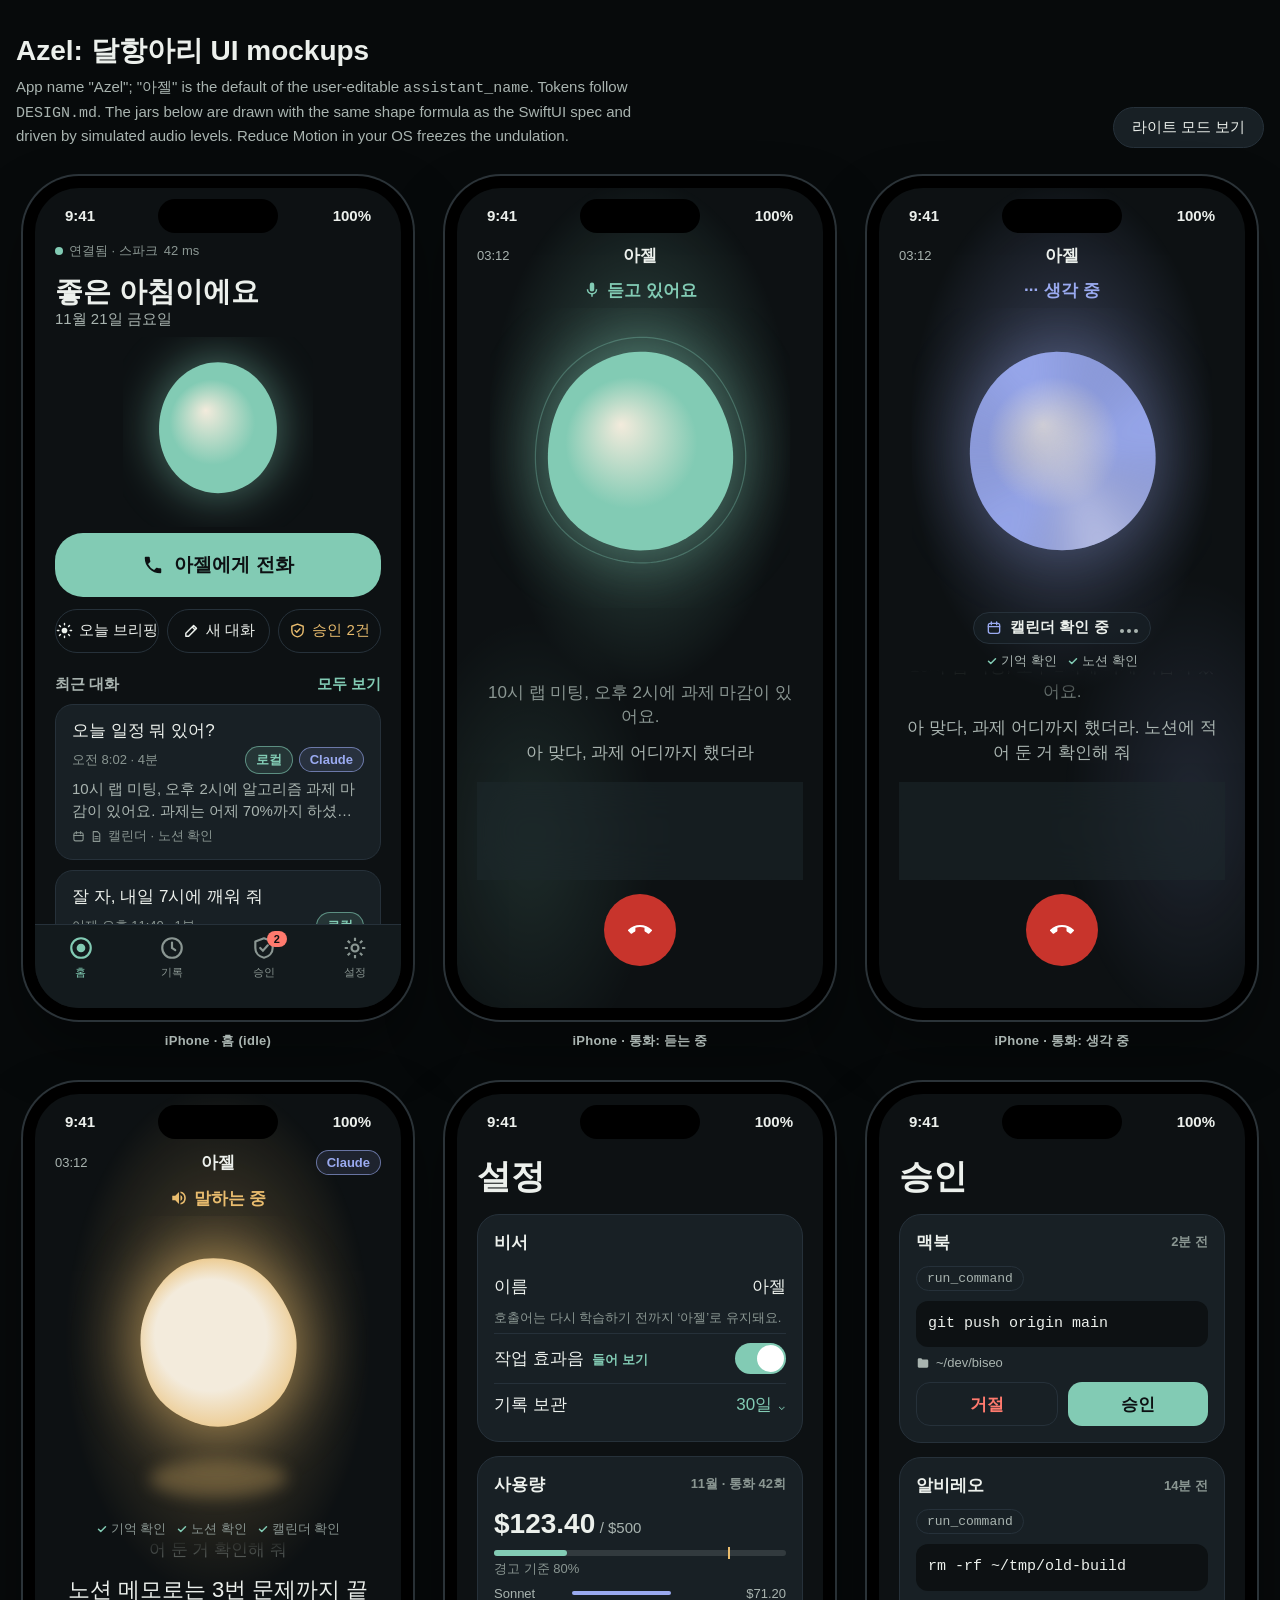
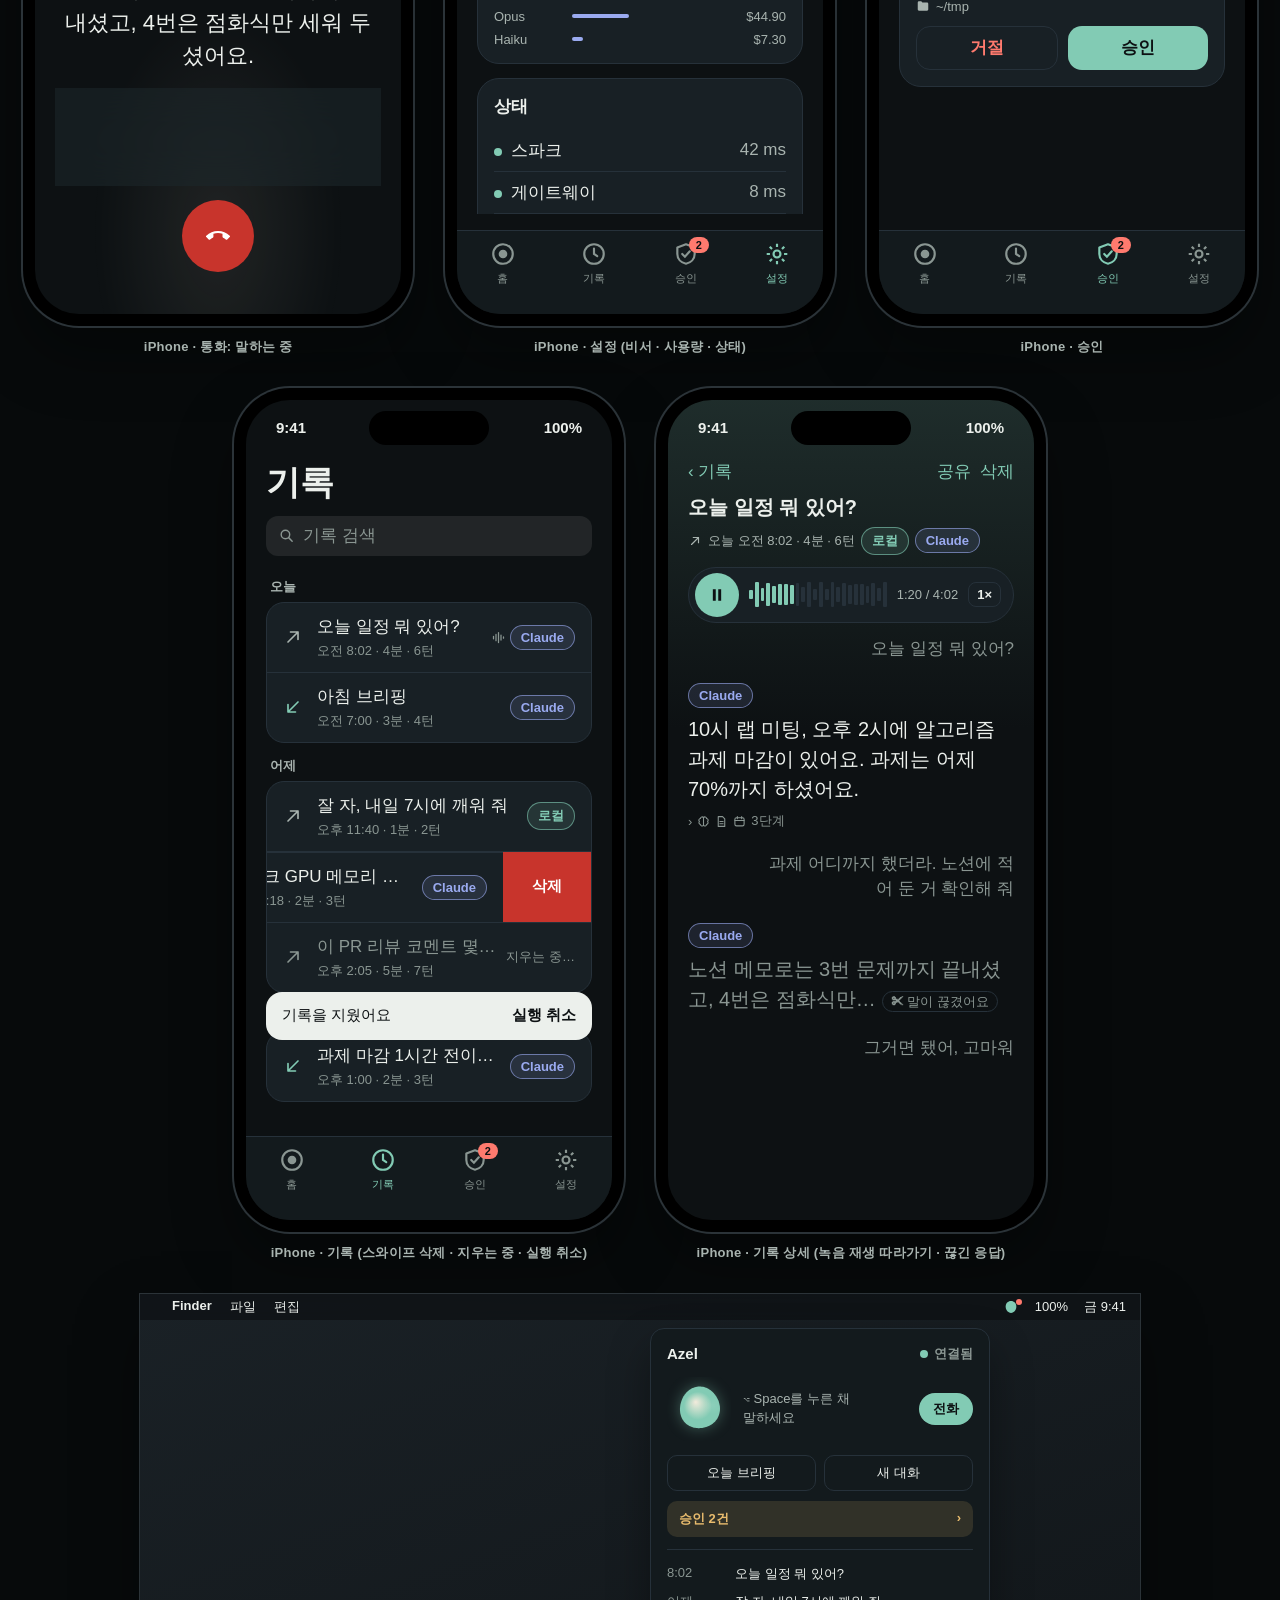
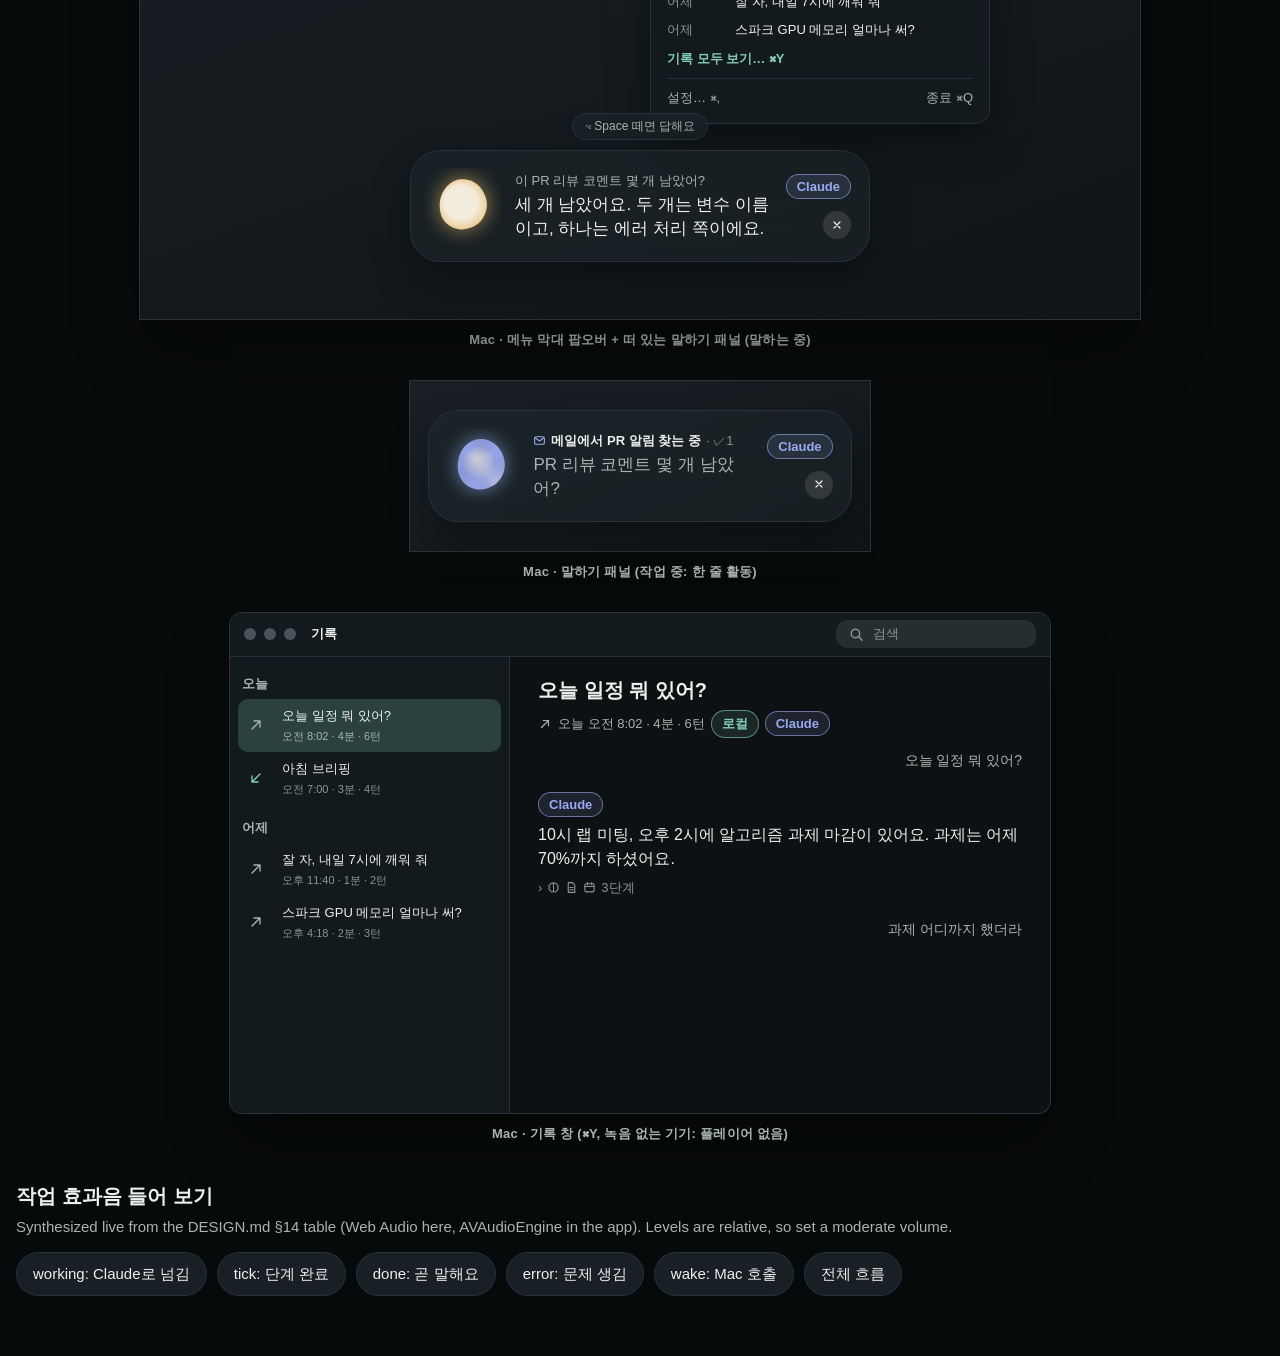
==== commit a7a83cbb: "feat(design): redo the icon as the smooth orb and spec a living idle orb" ====
--- a/assistant/design/mockups.html
+++ b/assistant/design/mockups.html
@@ -40,12 +40,12 @@
 .screen { position:relative; width:100%; height:100%; border-radius:44px; overflow:hidden; background:var(--bg); display:flex; flex-direction:column; }
 .statusbar { height:50px; flex:none; display:flex; justify-content:space-between; align-items:center; padding:6px 30px 0; font-size:15px; font-weight:600; position:relative; z-index:2; }
 .island { position:absolute; left:50%; top:11px; transform:translateX(-50%); width:120px; height:34px; background:#000; border-radius:20px; }
-.tabbar { flex:none; height:84px; display:flex; justify-content:space-around; padding-top:10px; border-top:1px solid var(--stroke); background:var(--bgRaised); }
+.tabbar { flex:none; height:84px; display:flex; justify-content:space-around; padding:10px 0 20px; border-top:1px solid var(--stroke); background:var(--bgRaised); }
 .tab { display:flex; flex-direction:column; align-items:center; gap:4px; font-size:11px; color:var(--text3); position:relative; }
 .tab.on { color:var(--celadon); }
 .tab svg { width:26px; height:26px; }
 .badge { position:absolute; top:-4px; right:-10px; background:var(--danger); color:var(--onAccent); font-size:11px; font-weight:700; border-radius:9px; padding:2px 7px; }
-.body { flex:1; overflow:hidden; padding:0 20px; display:flex; flex-direction:column; position:relative; }
+.body { flex:1; overflow:hidden; padding:0 20px 16px; display:flex; flex-direction:column; position:relative; }
 .body > * { flex-shrink:0; }
 .body > .captions, .body > .stack, .body > .recent { flex-shrink:1; min-height:0; }
 .call .jar { flex-shrink:1; }
@@ -132,7 +132,7 @@
 .earcons .btnrow { display:flex; flex-wrap:wrap; gap:10px; }
 .earcons button { font:inherit; font-size:15px; color:var(--text); background:var(--card); border:1px solid var(--stroke); border-radius:999px; padding:10px 16px; cursor:pointer; min-height:44px; }
 .earcons button:focus-visible, .toggle:focus-visible { outline:2px solid var(--celadon); outline-offset:2px; }
-.pttdesk { width:min(560px,100%); height:170px; border-radius:14px; display:grid; place-items:center; position:relative;
+.pttdesk { width:min(560px,100%); height:170px; display:grid; place-items:center; position:relative;
   background:linear-gradient(160deg, var(--desk), color-mix(in srgb, var(--desk) 60%, #000)); box-shadow:0 0 0 1px #2b3338; }
 .pttdesk .ptt { position:static; transform:none; }
 .ptt .act { display:flex; align-items:center; gap:5px; font-size:13px; font-weight:600; }
@@ -151,6 +151,7 @@
 .hrow .hm { font-size:13px; color:var(--text3); grid-column:2; font-variant-numeric:tabular-nums; }
 .hrow .hc { grid-row:1 / span 2; grid-column:3; display:flex; gap:4px; align-items:center; color:var(--text3); }
 .hrow .hc svg { width:15px; height:15px; }
+.hrow.deleting .ht, .hrow.deleting > svg { color:var(--text3); }
 .hrow.swiped { transform:translateX(-88px); background:var(--card); }
 .swipe-del { position:absolute; right:0; top:0; bottom:0; width:88px; background:var(--hangup); color:#fff; display:grid; place-items:center; font-size:15px; font-weight:600; }
 .hwrap { position:relative; }
@@ -208,9 +209,9 @@
 .btns .yes { background:var(--celadon); color:var(--onAccent); }
 
 /* Mac */
-.mac { width:min(1000px, 100%); aspect-ratio:16/10; border-radius:14px; overflow:hidden; position:relative; box-shadow:0 0 0 1px #2b3338, 0 30px 60px rgba(0,0,0,.35);
+.mac { width:min(1000px, 100%); aspect-ratio:16/10; overflow:hidden; position:relative; box-shadow:0 0 0 1px #2b3338, 0 30px 60px rgba(0,0,0,.35);
   background:linear-gradient(160deg, var(--desk), color-mix(in srgb, var(--desk) 60%, #000)); }
-.menubar { height:26px; display:flex; align-items:center; justify-content:flex-end; gap:16px; padding:0 14px; font-size:13px; background:color-mix(in srgb, var(--bg) 70%, transparent); backdrop-filter:blur(20px); }
+.menubar { height:26px; display:flex; align-items:center; justify-content:flex-end; gap:16px; padding:4px 14px; font-size:13px; background:color-mix(in srgb, var(--bg) 70%, transparent); backdrop-filter:blur(20px); }
 .menubar .left { margin-right:auto; display:flex; gap:18px; font-weight:600; }
 .menubar .mine { position:relative; color:var(--celadon); display:flex; }
 .menubar .mine::after { content:""; position:absolute; right:-3px; top:0; width:6px; height:6px; border-radius:50%; background:var(--danger); }
@@ -227,7 +228,7 @@
 .popover .rec div span:last-child { white-space:nowrap; overflow:hidden; text-overflow:ellipsis; }
 .popover .ft { display:flex; justify-content:space-between; margin-top:10px; padding-top:10px; border-top:1px solid var(--stroke); color:var(--text2); }
 .ptt { position:absolute; left:50%; bottom:9%; transform:translateX(-50%); width:460px; max-width:92%; height:112px; border-radius:30px; background:var(--material); backdrop-filter:blur(24px); -webkit-backdrop-filter:blur(24px);
-  border:1px solid var(--stroke); display:flex; align-items:center; gap:14px; padding:0 18px 0 14px; box-shadow:0 20px 40px rgba(0,0,0,.3); }
+  border:1px solid var(--stroke); display:flex; align-items:center; gap:14px; padding:12px 18px 12px 14px; box-shadow:0 20px 40px rgba(0,0,0,.3); }
 .ptt .cap { flex:1; min-width:0; }
 .ptt .cap .me { font-size:13px; color:var(--text2); white-space:nowrap; overflow:hidden; text-overflow:ellipsis; }
 .ptt .cap .ai { font-size:17px; font-weight:500; line-height:1.4; margin-top:3px; display:-webkit-box; -webkit-line-clamp:2; -webkit-box-orient:vertical; overflow:hidden; }
@@ -436,7 +437,7 @@
         <div class="hrow"><svg aria-hidden="true"><use href="#i-out"/></svg><span class="ht">잘 자, 내일 7시에 깨워 줘</span><span class="hc"><span class="chip qwen">로컬</span></span><span class="hm">오후 11:40 · 1분 · 2턴</span></div>
         <div style="position:relative;overflow:hidden;border-top:1px solid var(--stroke)"><span class="swipe-del">삭제</span>
           <div class="hrow swiped"><svg aria-hidden="true"><use href="#i-out"/></svg><span class="ht">스파크 GPU 메모리 얼마나 써?</span><span class="hc"><span class="chip claude">Claude</span></span><span class="hm">오후 4:18 · 2분 · 3턴</span></div></div>
-        <div class="hrow" style="opacity:.5" aria-label="지우는 중"><svg aria-hidden="true"><use href="#i-out"/></svg><span class="ht">이 PR 리뷰 코멘트 몇 개 남았어?</span><span class="hc foot">지우는 중…</span><span class="hm">오후 2:05 · 5분 · 7턴</span></div>
+        <div class="hrow deleting" aria-label="지우는 중"><svg aria-hidden="true"><use href="#i-out"/></svg><span class="ht">이 PR 리뷰 코멘트 몇 개 남았어?</span><span class="hc foot">지우는 중…</span><span class="hm">오후 2:05 · 5분 · 7턴</span></div>
       </div>
       <h2 class="day">11월 19일 수요일</h2>
       <div class="hlist">
@@ -491,7 +492,7 @@
     <span>100%</span><span>금 9:41</span></div>
   <div class="popover">
     <div class="hd">Azel <span class="foot" style="display:flex;gap:6px;align-items:center"><span class="dot"></span>연결됨</span></div>
-    <div class="hero"><canvas class="jar" data-state="idle" width="64" height="64"></canvas>
+    <div class="hero"><canvas class="jar" data-state="idle" data-sway width="64" height="64"></canvas>
       <span class="sub" style="font-size:13px;line-height:1.4">⌥ Space를 누른 채<br>말하세요</span>
       <span class="pbtn">전화</span></div>
     <div class="q"><span>오늘 브리핑</span><span>새 대화</span></div>
@@ -531,7 +532,7 @@
   <div class="tb"><i></i><i></i><i></i>&nbsp; 기록 <div class="search s" role="search" aria-label="기록 검색"><svg aria-hidden="true"><use href="#i-search"/></svg>검색</div></div>
   <aside>
     <h2 class="day">오늘</h2>
-    <div class="hrow sel"><svg aria-hidden="true"><use href="#i-out"/></svg><span class="ht">오늘 일정 뭐 있어?</span><span class="hc"><span class="chip claude" style="font-size:11px">Claude</span></span><span class="hm">오전 8:02 · 4분 · 6턴</span></div>
+    <div class="hrow sel"><svg aria-hidden="true"><use href="#i-out"/></svg><span class="ht">오늘 일정 뭐 있어?</span><span class="hc"></span><span class="hm">오전 8:02 · 4분 · 6턴</span></div>
     <div class="hrow"><svg class="in" aria-hidden="true"><use href="#i-in"/></svg><span class="ht">아침 브리핑</span><span class="hc"></span><span class="hm">오전 7:00 · 3분 · 4턴</span></div>
     <h2 class="day">어제</h2>
     <div class="hrow"><svg aria-hidden="true"><use href="#i-out"/></svg><span class="ht">잘 자, 내일 7시에 깨워 줘</span><span class="hc"></span><span class="hm">오후 11:40 · 1분 · 2턴</span></div>
@@ -618,7 +619,7 @@
     case 'listening': return L*(0.05*Math.sin(3*th + 2.1*t) + 0.03*Math.sin(5*th - 3.3*t));
     case 'thinking':  return 0.012*Math.sin(2*th + 1.2*t);
     case 'speaking':  return L*(0.07*Math.sin(2*th + 2.8*t) + 0.025*Math.sin(7*th + 5*t));
-    default:          return 0.008*Math.sin(2*th + 0.6*t);
+    default:          return 0.018*Math.sin(2*th + 0.45*t) + 0.010*Math.sin(3*th - 0.31*t + 1.3); // idle, §6.3
   }
 }
 // Simulated speech envelope: syllable-rate bumps with pauses.
@@ -633,7 +634,7 @@
   c.style.width = w + 'px'; c.style.height = h + 'px';
   c.width = w*dpr; c.height = h*dpr;
   const ctx = c.getContext('2d'); ctx.scale(dpr, dpr);
-  return { c, ctx, w, h, smooth:0, phase:Math.random()*10 };
+  return { c, ctx, w, h, smooth:0, phase:Math.random()*10, last:-1e9, drawn:false, shimAt:(2 + Math.random()*6)*1000 };
 });
 function path(ctx, cx, cy, R, state, t, L, sy=1) {
   ctx.beginPath();
@@ -648,26 +649,38 @@
 function draw(j, now) {
   const { ctx, w, h, c } = j, state = c.dataset.state;
   const still = reduce.matches;
-  const t = still ? 0 : now/1000 + j.phase;
+  // §6.3 battery: idle at 30 fps; Reduce Motion redraws only the idle glow fade (10 fps), others once
+  if (state === 'idle' && now - j.last < (still ? 100 : 33)) return;
+  if (still && state !== 'idle' && j.drawn) return;
+  j.last = now; j.drawn = true;
+  const tReal = now/1000 + j.phase;
+  const t = still ? 0 : tReal;
+  const breath = (state === 'idle' && !still) ? Math.sin(2*Math.PI*t/4.6) : 0;
   let target = level(state, t);
   if (still) target = 0.25;
   j.smooth += (target - j.smooth) * (target > j.smooth ? 0.55 : 0.12); // fast attack, slow release
   const L = still ? 0 : j.smooth;
   const scale = still && (state==='listening'||state==='speaking') ? 1.02 : 1;
   const water = state === 'speaking' && !c.hasAttribute('data-nowater');
-  const cx = w/2, cy = water ? h*0.44 : h/2, R = Math.min(w, h) * (water ? 0.27 : 0.32) * scale;
+  const cx = w/2, cy = water ? h*0.44 : h/2, R = Math.min(w, h) * (water ? 0.27 : 0.32) * scale * (1 + 0.025*breath);
   const cel = css('--glazeCel'), ind = css('--glazeInd'), por = css('--porcelain'), amb = css('--glazeAmb'), t3 = css('--text3');
   const look = {
-    idle:      { glow:cel, a:por, b:cel, glowA:0.35 + (still?0:0.1*Math.sin(t*1.05)) },
+    idle:      { glow:cel, a:por, b:cel, glowA: still ? 0.40 + 0.05*Math.sin(2*Math.PI*tReal/8) : 0.35 + 0.12*breath },
     listening: { glow:cel, a:por, b:cel, glowA:0.4 + 0.4*L },
     thinking:  { glow:ind, a:por, b:ind, glowA:0.45 + (still?0:0.2*Math.sin(t*4.5)) },
     speaking:  { glow:amb, a:por, b:por, glowA:0.45 + 0.45*L },
     offline:   { glow:t3, a:t3, b:t3, glowA:0 },
   }[state] || {};
   ctx.clearRect(0, 0, w, h);
+  ctx.save();
+  if (c.hasAttribute('data-sway') && !still) { // Mac popover only: extra-slow sway
+    ctx.translate(cx + 1.5*Math.sin(2*Math.PI*t/11), cy);
+    ctx.rotate(1.5*Math.PI/180*Math.sin(2*Math.PI*t/9 + 0.8));
+    ctx.translate(-cx, -cy);
+  }
   // glow
   ctx.save(); ctx.filter = `blur(${Math.round(R*0.35)}px)`; ctx.globalAlpha = look.glowA;
-  path(ctx, cx, cy, R*(1.05 + (state==='speaking' ? 0.25*L : 0.08*L)), state, t, L); ctx.fillStyle = look.glow; ctx.fill(); ctx.restore();
+  path(ctx, cx, cy, R*(1.05 + (state==='speaking' ? 0.25*L : 0.08*L) + 0.04*breath), state, t, L); ctx.fillStyle = look.glow; ctx.fill(); ctx.restore();
   // listening ring
   if (state === 'listening') {
     ctx.save(); ctx.globalAlpha = 0.25 + 0.5*L; ctx.strokeStyle = cel; ctx.lineWidth = 1.2;
@@ -677,6 +690,19 @@
   const g = ctx.createRadialGradient(cx - R*0.2, cy - R*0.35, 0, cx, cy, R*1.25);
   g.addColorStop(0, look.a); g.addColorStop(0.55, look.b); g.addColorStop(1, look.glow);
   path(ctx, cx, cy, R, state, t, L); ctx.fillStyle = g; ctx.globalAlpha = state==='offline' ? 0.4 : 1; ctx.fill(); ctx.globalAlpha = 1;
+  // idle shimmer: every 8–12 s a soft highlight drifts across the porcelain in 1.6 s
+  if (state === 'idle' && !still) {
+    const p = (now - j.shimAt) / 1600;
+    if (p >= 1) j.shimAt = now + (8 + Math.random()*4)*1000;
+    else if (p >= 0) {
+      const e = p < 0.5 ? 2*p*p : 1 - Math.pow(-2*p + 2, 2)/2; // easeInOut
+      const sx = cx - 0.7*R + 1.4*R*e, sy = cy - 0.45*R + 0.3*R*e;
+      ctx.save(); path(ctx, cx, cy, R, state, t, L); ctx.clip();
+      const sg = ctx.createRadialGradient(sx, sy, 0, sx, sy, 0.45*R);
+      sg.addColorStop(0, `rgba(255,255,255,${0.18*Math.sin(Math.PI*p)})`); sg.addColorStop(1, 'rgba(255,255,255,0)');
+      ctx.fillStyle = sg; ctx.fillRect(0, 0, w, h); ctx.restore();
+    }
+  }
   // thinking swirl
   if (state === 'thinking' && ctx.createConicGradient) {
     ctx.save(); path(ctx, cx, cy, R, state, t, L); ctx.clip();
@@ -689,11 +715,13 @@
     ctx.save(); ctx.filter = 'blur(8px)'; ctx.globalAlpha = 0.3;
     path(ctx, cx, cy + R*1.6, R*(0.8 + 0.4*L), state, t, L, -0.25); ctx.fillStyle = amb; ctx.fill(); ctx.restore();
   }
+  ctx.restore();
 }
-function frame(now) { jars.forEach(j => draw(j, now)); if (!reduce.matches) requestAnimationFrame(frame); }
+function frame(now) { jars.forEach(j => draw(j, now)); requestAnimationFrame(frame); }
 requestAnimationFrame(frame);
-reduce.addEventListener('change', () => requestAnimationFrame(frame));
-btn.addEventListener('click', () => requestAnimationFrame(frame)); // redraw static jars with new theme colors
+const redrawAll = () => jars.forEach(j => { j.drawn = false; j.last = -1e9; });
+reduce.addEventListener('change', redrawAll);
+btn.addEventListener('click', redrawAll); // redraw static jars with new theme colors
 
 // Earcons: mirrors DESIGN.md §14.1 (peak dBFS, notes, envelopes).
 const CUES = {
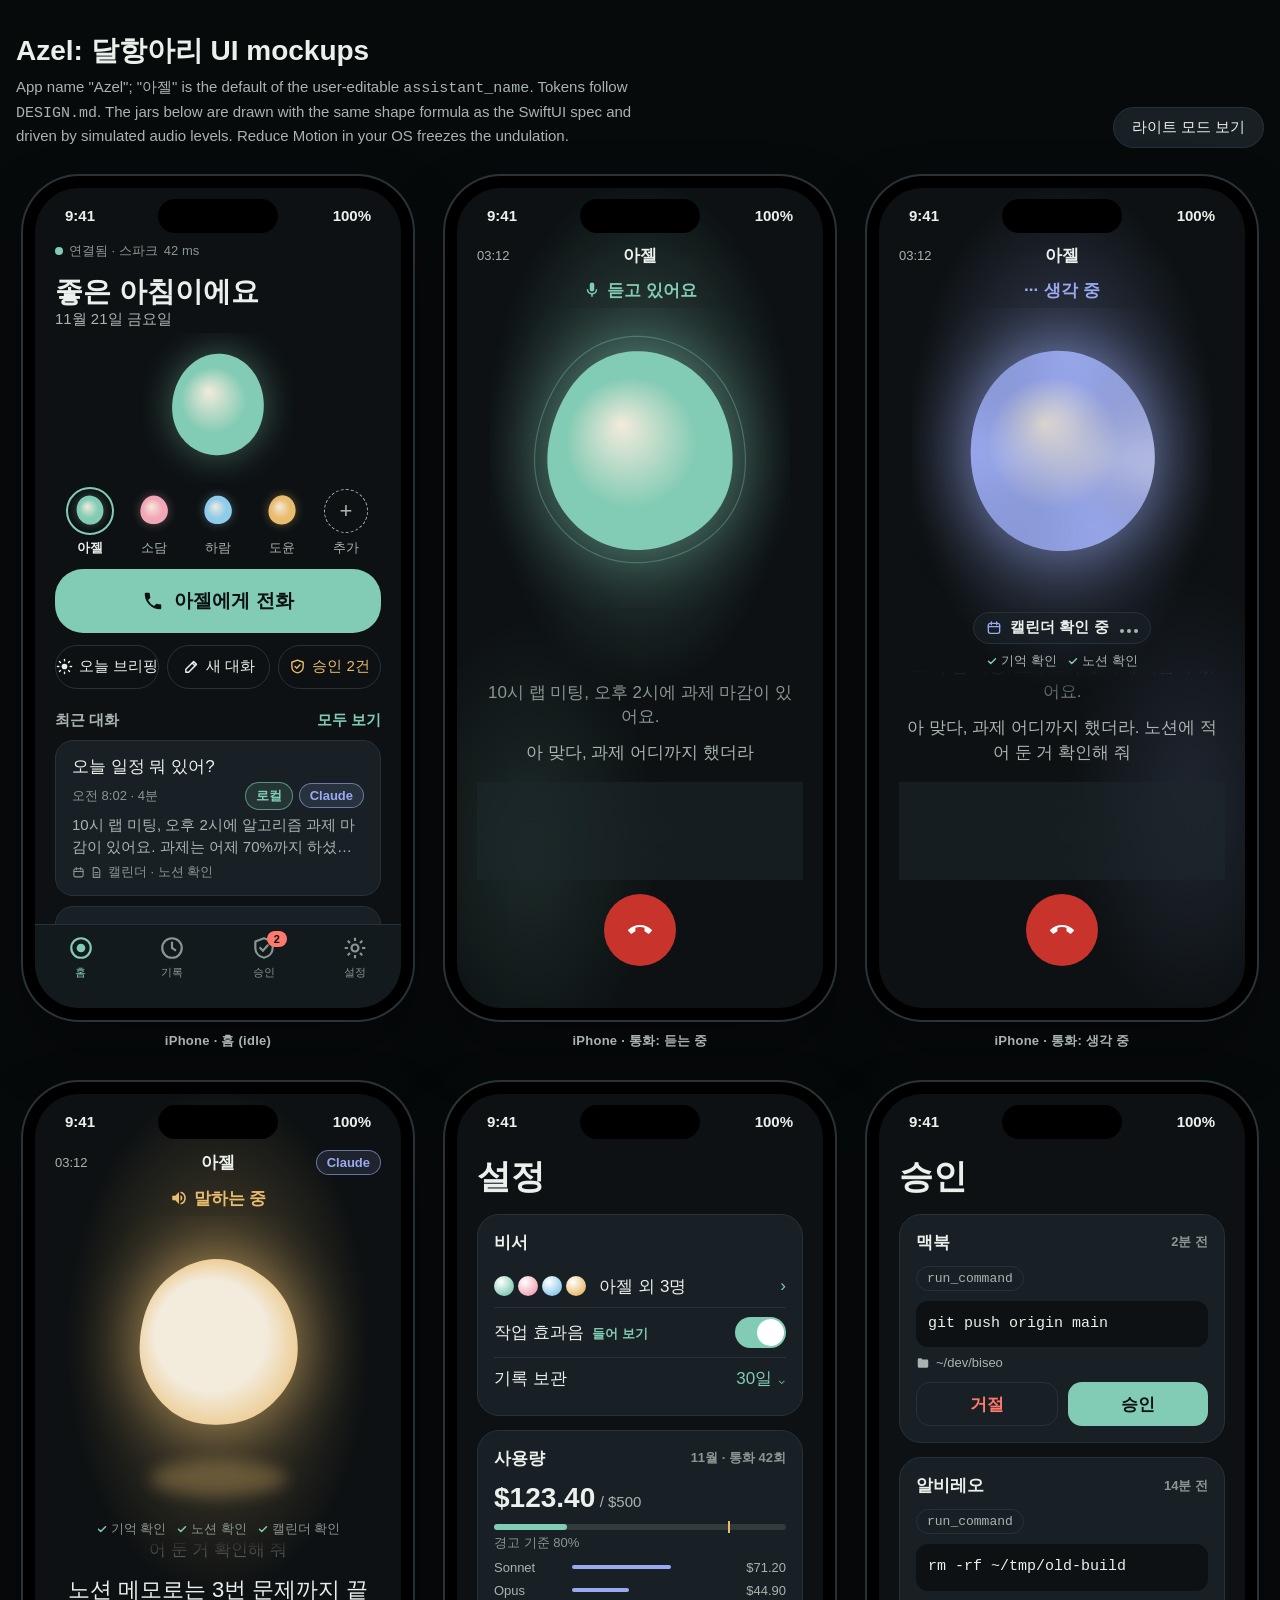
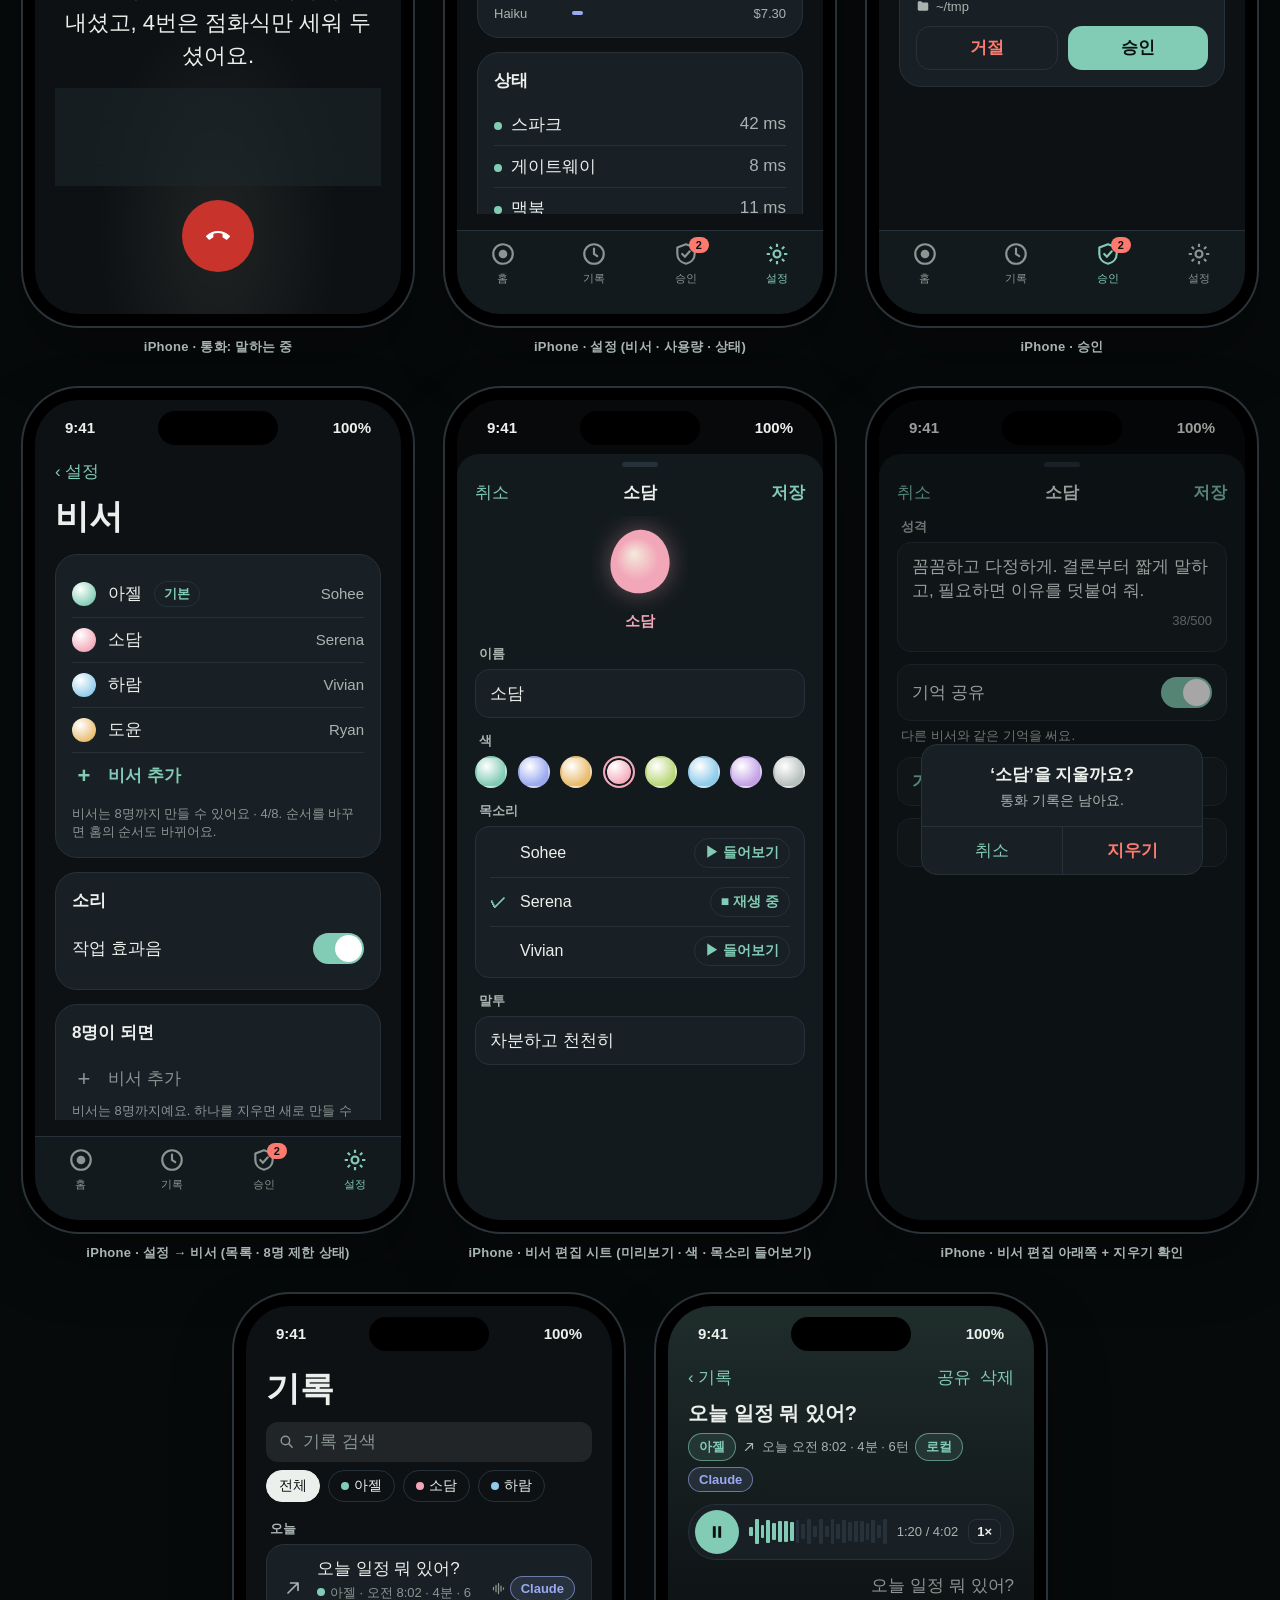
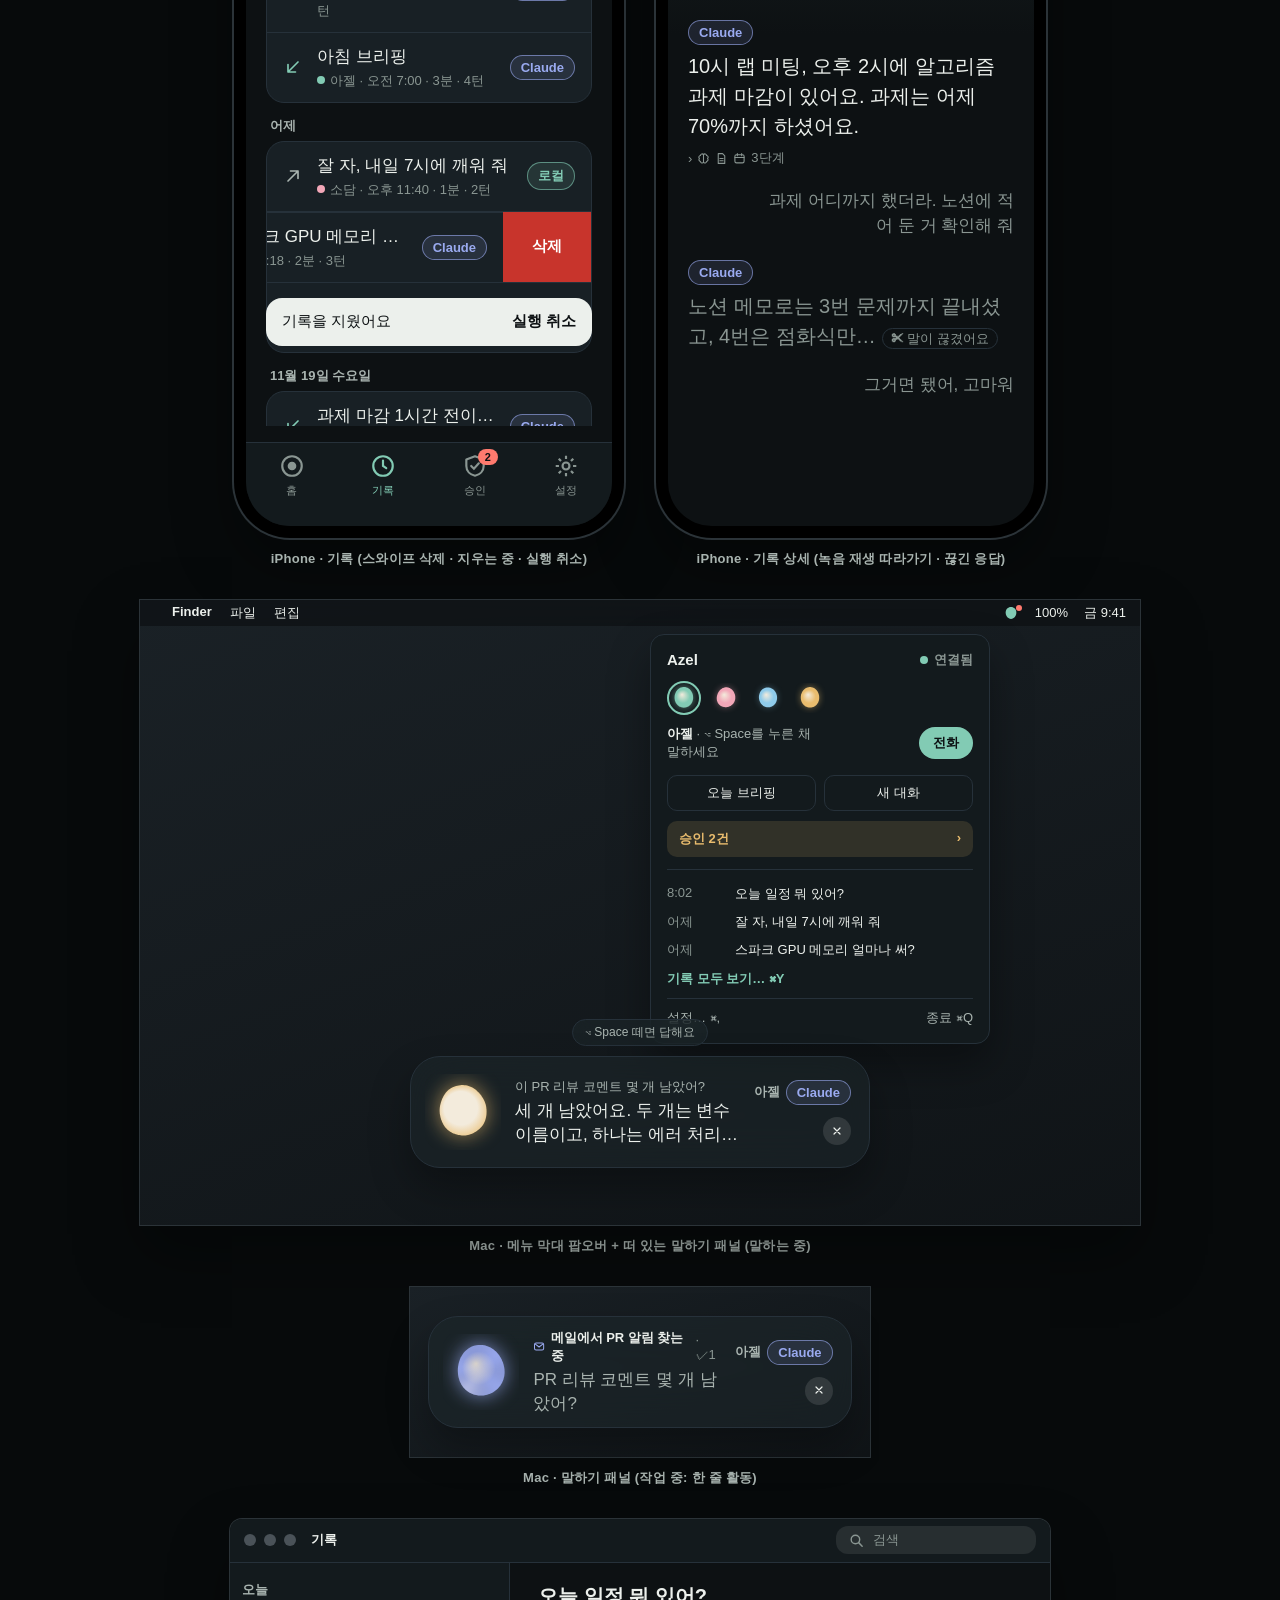
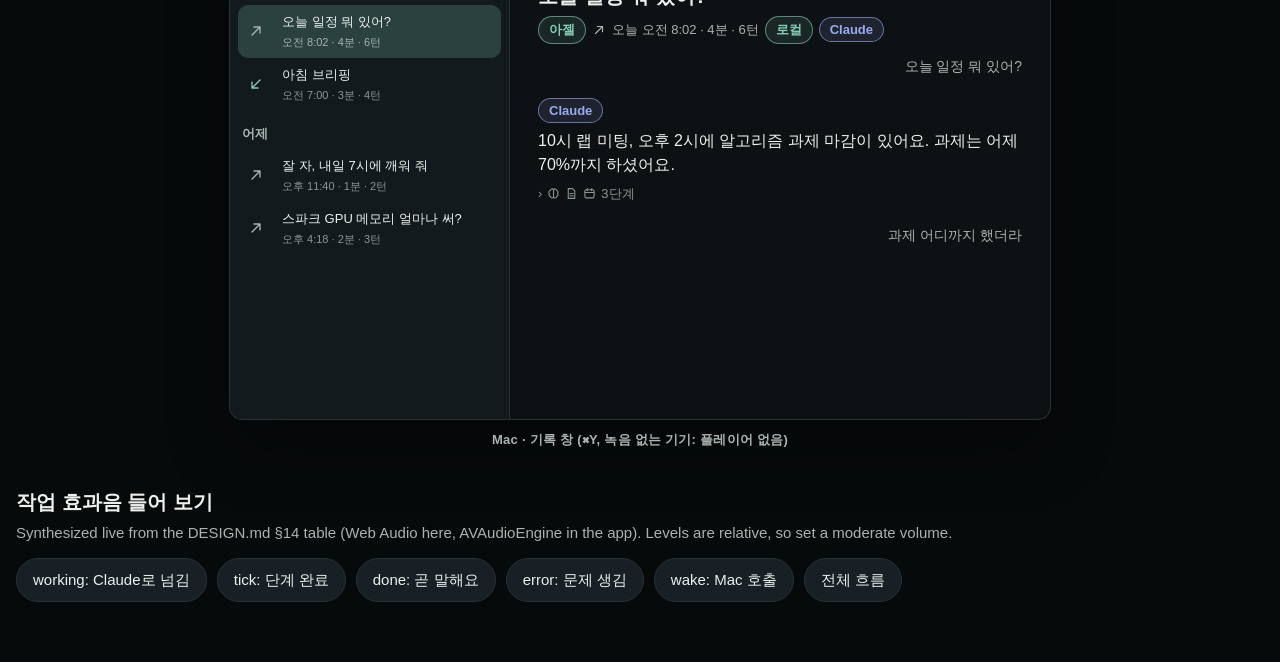
==== commit ae6981d3: "docs(design): add personas with colours, switching, editing and history filter" ====
--- a/assistant/design/mockups.html
+++ b/assistant/design/mockups.html
@@ -192,6 +192,55 @@
 .macwin section { padding:20px 28px; overflow:hidden; }
 .macwin .tx .a { font-size:16px; } .macwin .tx .u { font-size:14px; }
 
+/* Personas (DESIGN.md §17): --pg glaze, --pa accent */
+.t-celadon { --pg:#82CBB4; --pa:#82CBB4; } [data-theme="light"] .t-celadon { --pg:#A8DCCB; --pa:#2C7663; }
+.t-indigo { --pg:#9AAAF0; --pa:#9AAAF0; } [data-theme="light"] .t-indigo { --pg:#B4BFF3; --pa:#4656B8; }
+.t-amber { --pg:#E9BC6E; --pa:#E9BC6E; } [data-theme="light"] .t-amber { --pg:#F0CB86; --pa:#8F5E12; }
+.t-azalea { --pg:#F2A7B8; --pa:#F2A7B8; } [data-theme="light"] .t-azalea { --pg:#F6C1CD; --pa:#A63D5A; }
+.t-sprout { --pg:#B9D77A; --pa:#B9D77A; } [data-theme="light"] .t-sprout { --pg:#CDE39C; --pa:#55721C; }
+.t-sky { --pg:#8FCBEA; --pa:#8FCBEA; } [data-theme="light"] .t-sky { --pg:#B3DCF1; --pa:#28698C; }
+.t-plum { --pg:#C4A2E6; --pa:#C4A2E6; } [data-theme="light"] .t-plum { --pg:#D6BEEE; --pa:#6E4A9A; }
+.t-ash { --pg:#B8C0BD; --pa:#B8C0BD; } [data-theme="light"] .t-ash { --pg:#CDD3D1; --pa:#56605D; }
+.prow { display:flex; gap:12px; justify-content:center; margin:2px 0 12px; }
+.pm { display:flex; flex-direction:column; align-items:center; gap:4px; font-size:13px; color:var(--text2); width:52px; }
+.pm .po { width:48px; height:48px; border-radius:50%; border:2px solid transparent; display:grid; place-items:center; }
+.pm.sel { color:var(--text); font-weight:600; } .pm.sel .po { border-color:var(--pa); }
+.pm.add .po { border:1.5px dashed var(--text2); color:var(--text2); font-size:22px; width:44px; height:44px; margin:2px; }
+.callbtn.persona { background:var(--pa); }
+.chip.pchip { color:var(--pa); border-color:color-mix(in srgb, var(--pa) 60%, transparent); background:color-mix(in srgb, var(--pa) 12%, transparent); }
+.pdot { width:24px; height:24px; border-radius:50%; flex:none; background:radial-gradient(circle at 35% 30%, #fff, var(--pg) 75%); }
+.pd { width:8px; height:8px; border-radius:50%; background:var(--pa); display:inline-block; margin-right:5px; vertical-align:1px; }
+.prow2 { display:flex; align-items:center; gap:12px; padding:10px 0; border-top:1px solid var(--stroke); font-size:17px; }
+.prow2:first-of-type { border-top:none; }
+.prow2 .v { margin-left:auto; color:var(--text2); font-size:15px; }
+.basic { font-size:13px; font-weight:600; color:var(--celadon); border:1px solid var(--stroke); border-radius:999px; padding:3px 9px; }
+.fchips { display:flex; gap:8px; margin:0 0 4px; overflow:hidden; }
+.fchips > span { display:inline-flex; align-items:center; height:32px; padding:0 12px; border-radius:999px; border:1px solid var(--stroke); font-size:14px; white-space:nowrap; color:var(--text); }
+.fchips > span.on { background:var(--text); color:var(--bg); border-color:var(--text); }
+.sheetbg { position:absolute; inset:0; background:rgba(0,0,0,.45); }
+.sheet { position:absolute; left:0; right:0; top:54px; bottom:0; background:var(--bgRaised); border-radius:22px 22px 0 0; padding:8px 18px 20px; display:flex; flex-direction:column; gap:12px; overflow:hidden; }
+.grab { width:36px; height:5px; border-radius:3px; background:var(--stroke); margin:0 auto 2px; flex:none; }
+.stb { display:flex; justify-content:space-between; align-items:center; font-size:17px; flex:none; }
+.stb .c { color:var(--celadon); } .stb .s { color:var(--celadon); font-weight:600; } .stb b { font-weight:600; }
+.field { background:var(--card); border:1px solid var(--stroke); border-radius:14px; padding:12px 14px; font-size:17px; flex:none; }
+.flabel { font-size:13px; font-weight:600; color:var(--text2); margin:2px 4px -6px; flex:none; }
+.swatches { display:grid; grid-template-columns:repeat(8, 32px); justify-content:space-between; flex:none; }
+.sw { width:32px; height:32px; border-radius:50%; background:radial-gradient(circle at 35% 30%, #fff, var(--pg) 70%); border:2px solid transparent; position:relative; }
+.sw.on { border-color:var(--pa); box-shadow:0 0 0 2px var(--bgRaised) inset; }
+.vrow { display:flex; align-items:center; gap:10px; padding:9px 0; border-top:1px solid var(--stroke); font-size:16px; }
+.vrow:first-child { border-top:none; }
+.vrow .chk { width:20px; color:var(--celadon); font-weight:700; }
+.vrow .play { margin-left:auto; display:inline-flex; align-items:center; gap:4px; font-size:14px; font-weight:600; color:var(--celadon); border:1px solid var(--stroke); border-radius:999px; padding:5px 10px; }
+.alert { position:absolute; left:42px; right:42px; top:42%; background:var(--card); border:1px solid var(--stroke); border-radius:16px; text-align:center; overflow:hidden; z-index:3; }
+.alert h3 { font-size:17px; font-weight:600; padding:18px 16px 4px; }
+.alert p { font-size:14px; color:var(--text2); padding:0 16px 16px; line-height:1.45; }
+.alert .ab { display:grid; grid-template-columns:1fr 1fr; border-top:1px solid var(--stroke); }
+.alert .ab span { padding:12px; font-size:17px; color:var(--celadon); }
+.alert .ab span + span { border-left:1px solid var(--stroke); color:var(--danger); font-weight:600; }
+.mrow { display:flex; gap:8px; align-items:center; }
+.mrow .po { width:34px; height:34px; border-radius:50%; border:2px solid transparent; display:grid; place-items:center; }
+.mrow .sel .po { border-color:var(--pa); }
+
 /* Settings / approvals lists */
 .title { font-size:34px; font-weight:700; margin:10px 0 14px; }
 .stack { display:flex; flex-direction:column; gap:14px; overflow:hidden; }
@@ -284,8 +333,9 @@
     <div class="foot" style="display:flex;align-items:center;gap:6px;margin-top:4px"><span class="dot"></span> 연결됨 · 스파크 <span class="num">42 ms</span></div>
     <div class="greet">좋은 아침이에요</div>
     <div class="sub">11월 21일 금요일</div>
-    <div class="jarwrap" style="margin:8px 0 6px"><canvas class="jar" data-state="idle" width="190" height="190" role="img" aria-label="아젤, 두 번 탭하면 전화를 겁니다"></canvas></div>
-    <button class="callbtn" aria-label="아젤에게 전화"><svg width="22" height="22"><use href="#i-phone"/></svg>아젤에게 전화</button>
+    <div class="jarwrap t-celadon" style="margin:4px 0 2px"><canvas class="jar" data-state="idle" data-tint width="150" height="150" role="img" aria-label="아젤, 두 번 탭하면 전화를 겁니다"></canvas></div>
+    <div class="prow" aria-label="비서 선택"><span class="pm t-celadon sel" role="button" aria-label="아젤" aria-pressed="true"><span class="po"><canvas class="jar" data-state="idle" data-mini data-tint width="44" height="44"></canvas></span>아젤</span><span class="pm t-azalea" role="button" aria-label="소담"><span class="po"><canvas class="jar" data-state="idle" data-mini data-tint width="44" height="44"></canvas></span>소담</span><span class="pm t-sky" role="button" aria-label="하람"><span class="po"><canvas class="jar" data-state="idle" data-mini data-tint width="44" height="44"></canvas></span>하람</span><span class="pm t-amber" role="button" aria-label="도윤"><span class="po"><canvas class="jar" data-state="idle" data-mini data-tint width="44" height="44"></canvas></span>도윤</span><span class="pm add" role="button" aria-label="비서 추가"><span class="po">+</span>추가</span></div>
+    <button class="callbtn persona t-celadon" aria-label="아젤에게 전화"><svg width="22" height="22"><use href="#i-phone"/></svg>아젤에게 전화</button>
     <div class="quick">
       <span><svg width="17" height="17"><use href="#i-sun"/></svg>오늘 브리핑</span>
       <span><svg width="17" height="17"><use href="#i-pen"/></svg>새 대화</span>
@@ -347,8 +397,7 @@
     <div class="stack">
       <div class="card">
         <h2>비서</h2>
-        <div class="row"><span>이름</span><span class="v" style="color:var(--text)" aria-label="비서 이름, 아젤">아젤</span></div>
-        <div class="foot" style="margin:2px 0 6px;line-height:1.4">호출어는 다시 학습하기 전까지 ‘아젤’로 유지돼요.</div>
+        <div class="row" aria-label="비서 4명, 기본 비서 아젤"><span style="display:flex;align-items:center;gap:4px"><span class="pdot t-celadon" style="width:20px;height:20px"></span><span class="pdot t-azalea" style="width:20px;height:20px"></span><span class="pdot t-sky" style="width:20px;height:20px"></span><span class="pdot t-amber" style="width:20px;height:20px"></span>&nbsp; 아젤 외 3명</span><span class="menu">›</span></div>
         <div class="row"><span>작업 효과음 <span class="foot" style="color:var(--celadon);font-weight:600">&nbsp;들어 보기</span></span><span class="switch" role="switch" aria-checked="true" aria-label="작업 효과음"></span></div>
         <div class="row"><span>기록 보관</span><span class="menu">30일 ⌄</span></div>
       </div>
@@ -419,6 +468,91 @@
 </figure>
 
 
+
+<!-- Personas: list -->
+<figure>
+<div class="phone"><div class="screen">
+  <div class="statusbar"><span>9:41</span><span class="island"></span><span>100%</span></div>
+  <div class="body">
+    <div class="nav"><span>‹ 설정</span><span></span></div>
+    <div class="title" style="margin-top:0">비서</div>
+    <div class="stack">
+      <div class="card">
+        <div class="prow2 t-celadon"><span class="pdot"></span>아젤 <span class="basic">기본</span><span class="v">Sohee</span></div>
+        <div class="prow2 t-azalea"><span class="pdot"></span>소담<span class="v">Serena</span></div>
+        <div class="prow2 t-sky"><span class="pdot"></span>하람<span class="v">Vivian</span></div>
+        <div class="prow2 t-amber"><span class="pdot"></span>도윤<span class="v">Ryan</span></div>
+        <div class="prow2" style="color:var(--celadon);font-weight:600"><span style="width:24px;text-align:center;font-size:22px">+</span>비서 추가</div>
+        <div class="foot" style="margin-top:6px;line-height:1.4">비서는 8명까지 만들 수 있어요 · 4/8. 순서를 바꾸면 홈의 순서도 바뀌어요.</div>
+      </div>
+      <div class="card">
+        <h2>소리</h2>
+        <div class="row"><span>작업 효과음</span><span class="switch" role="switch" aria-checked="true" aria-label="작업 효과음"></span></div>
+      </div>
+      <div class="card" style="opacity:1">
+        <h2>8명이 되면</h2>
+        <div class="prow2" style="color:var(--text3)"><span style="width:24px;text-align:center;font-size:22px">+</span>비서 추가</div>
+        <div class="foot" style="line-height:1.4">비서는 8명까지예요. 하나를 지우면 새로 만들 수 있어요.</div>
+      </div>
+    </div>
+  </div>
+  <nav class="tabbar">
+    <span class="tab"><svg><use href="#i-home"/></svg>홈</span>
+    <span class="tab"><svg><use href="#i-clock"/></svg>기록</span>
+    <span class="tab"><svg><use href="#i-shield"/></svg>승인<span class="badge">2</span></span>
+    <span class="tab on"><svg><use href="#i-gear"/></svg>설정</span>
+  </nav>
+</div></div>
+<figcaption>iPhone · 설정 → 비서 (목록 · 8명 제한 상태)</figcaption>
+</figure>
+
+<!-- Personas: edit sheet -->
+<figure>
+<div class="phone"><div class="screen">
+  <div class="statusbar" style="position:relative;z-index:2"><span>9:41</span><span class="island"></span><span>100%</span></div>
+  <div class="sheetbg"></div>
+  <div class="sheet t-azalea" role="dialog" aria-label="소담 편집">
+    <div class="grab"></div>
+    <div class="stb"><span class="c">취소</span><b>소담</b><span class="s">저장</span></div>
+    <div style="display:flex;flex-direction:column;align-items:center;flex:none"><canvas class="jar" data-state="idle" data-tint width="96" height="96" role="img" aria-label="소담 미리보기"></canvas><span style="font-size:15px;font-weight:600;color:var(--pa)">소담</span></div>
+    <div class="flabel">이름</div>
+    <div class="field">소담</div>
+    <div class="flabel">색</div>
+    <div class="swatches" role="radiogroup" aria-label="색"><span class="sw t-celadon" role="radio" aria-checked="false" aria-label="청자"></span><span class="sw t-indigo" role="radio" aria-checked="false" aria-label="쪽빛"></span><span class="sw t-amber" role="radio" aria-checked="false" aria-label="호박"></span><span class="sw t-azalea on" role="radio" aria-checked="true" aria-label="진달래"></span><span class="sw t-sprout" role="radio" aria-checked="false" aria-label="연두"></span><span class="sw t-sky" role="radio" aria-checked="false" aria-label="하늘"></span><span class="sw t-plum" role="radio" aria-checked="false" aria-label="자주"></span><span class="sw t-ash" role="radio" aria-checked="false" aria-label="먹"></span></div>
+    <div class="flabel">목소리</div>
+    <div class="field" style="padding:2px 14px"><div class="vrow"><span class="chk"></span>Sohee<span class="play" role="button" aria-label="Sohee 들어보기">▶ 들어보기</span></div><div class="vrow"><span class="chk">✓</span>Serena<span class="play" role="button" aria-label="Serena 들어보기">■ 재생 중</span></div><div class="vrow"><span class="chk"></span>Vivian<span class="play" role="button" aria-label="Vivian 들어보기">▶ 들어보기</span></div></div>
+    <div class="flabel">말투</div>
+    <div class="field" style="color:var(--text)">차분하고 천천히</div>
+  </div>
+</div></div>
+<figcaption>iPhone · 비서 편집 시트 (미리보기 · 색 · 목소리 들어보기)</figcaption>
+</figure>
+
+<!-- Personas: edit sheet bottom + delete confirm -->
+<figure>
+<div class="phone"><div class="screen">
+  <div class="statusbar" style="position:relative;z-index:2"><span>9:41</span><span class="island"></span><span>100%</span></div>
+  <div class="sheetbg"></div>
+  <div class="sheet t-azalea">
+    <div class="grab"></div>
+    <div class="stb"><span class="c">취소</span><b>소담</b><span class="s">저장</span></div>
+    <div class="flabel">성격</div>
+    <div class="field" style="min-height:110px;line-height:1.45">꼼꼼하고 다정하게. 결론부터 짧게 말하고, 필요하면 이유를 덧붙여 줘.<div class="foot" style="text-align:right;margin-top:8px">38/500</div></div>
+    <div class="field" style="display:flex;justify-content:space-between;align-items:center">기억 공유<span class="switch" role="switch" aria-checked="true" aria-label="기억 공유"></span></div>
+    <div class="foot" style="margin:-6px 4px 0;line-height:1.4;color:var(--text2)">다른 비서와 같은 기억을 써요.</div>
+    <div class="field" style="color:var(--celadon);font-weight:600">기본 비서로 지정</div>
+    <div class="field" style="color:var(--danger);font-weight:600;text-align:center">비서 지우기</div>
+  </div>
+  <div class="sheetbg" style="z-index:2;background:rgba(0,0,0,.35)"></div>
+  <div class="alert" role="alertdialog" aria-label="소담을 지울까요?">
+    <h3>‘소담’을 지울까요?</h3>
+    <p>통화 기록은 남아요.</p>
+    <div class="ab"><span>취소</span><span>지우기</span></div>
+  </div>
+</div></div>
+<figcaption>iPhone · 비서 편집 아래쪽 + 지우기 확인</figcaption>
+</figure>
+
 <!-- 7. History list -->
 <figure>
 <div class="phone"><div class="screen">
@@ -426,15 +560,16 @@
   <div class="body">
     <div class="title" style="margin-bottom:10px">기록</div>
     <div class="search" role="search" aria-label="기록 검색"><svg aria-hidden="true"><use href="#i-search"/></svg>기록 검색</div>
+    <div class="fchips" role="radiogroup" aria-label="비서 필터"><span class="on" role="radio" aria-checked="true">전체</span><span class="t-celadon" role="radio" aria-checked="false"><span class="pd"></span>아젤</span><span class="t-azalea" role="radio" aria-checked="false"><span class="pd"></span>소담</span><span class="t-sky" role="radio" aria-checked="false"><span class="pd"></span>하람</span></div>
     <div class="hwrap" style="flex-shrink:1;min-height:0;overflow:hidden">
       <h2 class="day">오늘</h2>
       <div class="hlist">
-        <div class="hrow" aria-label="오전 8시 2분, 오늘 일정 뭐 있어?, 4분, 6턴, 내가 건 전화, Claude 사용"><svg aria-hidden="true"><use href="#i-out"/></svg><span class="ht">오늘 일정 뭐 있어?</span><span class="hc"><svg aria-hidden="true"><use href="#i-wave"/></svg><span class="chip claude">Claude</span></span><span class="hm">오전 8:02 · 4분 · 6턴</span></div>
-        <div class="hrow" aria-label="오전 7시, 아침 브리핑, 3분, 4턴, 아젤이 건 전화"><svg class="in" aria-hidden="true"><use href="#i-in"/></svg><span class="ht">아침 브리핑</span><span class="hc"><span class="chip claude">Claude</span></span><span class="hm">오전 7:00 · 3분 · 4턴</span></div>
+        <div class="hrow" aria-label="오전 8시 2분, 오늘 일정 뭐 있어?, 4분, 6턴, 내가 건 전화, Claude 사용"><svg aria-hidden="true"><use href="#i-out"/></svg><span class="ht">오늘 일정 뭐 있어?</span><span class="hc"><svg aria-hidden="true"><use href="#i-wave"/></svg><span class="chip claude">Claude</span></span><span class="hm t-celadon"><span class="pd"></span>아젤 · 오전 8:02 · 4분 · 6턴</span></div>
+        <div class="hrow" aria-label="오전 7시, 아침 브리핑, 3분, 4턴, 아젤이 건 전화"><svg class="in" aria-hidden="true"><use href="#i-in"/></svg><span class="ht">아침 브리핑</span><span class="hc"><span class="chip claude">Claude</span></span><span class="hm t-celadon"><span class="pd"></span>아젤 · 오전 7:00 · 3분 · 4턴</span></div>
       </div>
       <h2 class="day">어제</h2>
       <div class="hlist" style="position:relative">
-        <div class="hrow"><svg aria-hidden="true"><use href="#i-out"/></svg><span class="ht">잘 자, 내일 7시에 깨워 줘</span><span class="hc"><span class="chip qwen">로컬</span></span><span class="hm">오후 11:40 · 1분 · 2턴</span></div>
+        <div class="hrow"><svg aria-hidden="true"><use href="#i-out"/></svg><span class="ht">잘 자, 내일 7시에 깨워 줘</span><span class="hc"><span class="chip qwen">로컬</span></span><span class="hm t-azalea"><span class="pd"></span>소담 · 오후 11:40 · 1분 · 2턴</span></div>
         <div style="position:relative;overflow:hidden;border-top:1px solid var(--stroke)"><span class="swipe-del">삭제</span>
           <div class="hrow swiped"><svg aria-hidden="true"><use href="#i-out"/></svg><span class="ht">스파크 GPU 메모리 얼마나 써?</span><span class="hc"><span class="chip claude">Claude</span></span><span class="hm">오후 4:18 · 2분 · 3턴</span></div></div>
         <div class="hrow deleting" aria-label="지우는 중"><svg aria-hidden="true"><use href="#i-out"/></svg><span class="ht">이 PR 리뷰 코멘트 몇 개 남았어?</span><span class="hc foot">지우는 중…</span><span class="hm">오후 2:05 · 5분 · 7턴</span></div>
@@ -463,7 +598,7 @@
   <div class="body">
     <div class="nav"><span>‹ 기록</span><span style="display:flex;gap:18px" aria-hidden="true">공유&nbsp; 삭제</span></div>
     <div class="dh">오늘 일정 뭐 있어?</div>
-    <div class="dm"><svg aria-hidden="true"><use href="#i-out"/></svg>오늘 오전 8:02 · 4분 · 6턴 <span class="chip qwen">로컬</span><span class="chip claude">Claude</span></div>
+    <div class="dm"><span class="chip pchip t-celadon">아젤</span><svg aria-hidden="true"><use href="#i-out"/></svg>오늘 오전 8:02 · 4분 · 6턴 <span class="chip qwen">로컬</span><span class="chip claude">Claude</span></div>
     <div class="player">
       <span class="pp" aria-label="일시정지"><svg><use href="#i-pause"/></svg></span>
       <span class="wavebar" role="slider" aria-label="재생 위치" aria-valuetext="1분 20초 / 4분 2초"></span>
@@ -492,8 +627,9 @@
     <span>100%</span><span>금 9:41</span></div>
   <div class="popover">
     <div class="hd">Azel <span class="foot" style="display:flex;gap:6px;align-items:center"><span class="dot"></span>연결됨</span></div>
-    <div class="hero"><canvas class="jar" data-state="idle" data-sway width="64" height="64"></canvas>
-      <span class="sub" style="font-size:13px;line-height:1.4">⌥ Space를 누른 채<br>말하세요</span>
+    <div class="mrow" style="margin-top:12px" aria-label="비서 선택 (⌘1–⌘8)"><span class="sel t-celadon" title="아젤 ⌘1"><span class="po"><canvas class="jar" data-state="idle" data-sway data-tint width="30" height="30" aria-label="아젤, 선택됨"></canvas></span></span><span class="t-azalea" title="소담 ⌘2"><span class="po"><canvas class="jar" data-state="idle" data-mini data-tint width="30" height="30" aria-label="소담"></canvas></span></span><span class="t-sky" title="하람 ⌘3"><span class="po"><canvas class="jar" data-state="idle" data-mini data-tint width="30" height="30" aria-label="하람"></canvas></span></span><span class="t-amber" title="도윤 ⌘4"><span class="po"><canvas class="jar" data-state="idle" data-mini data-tint width="30" height="30" aria-label="도윤"></canvas></span></span></div>
+    <div class="hero" style="margin-top:10px">
+      <span class="sub" style="font-size:13px;line-height:1.4"><b style="color:var(--text)">아젤</b> · ⌥ Space를 누른 채<br>말하세요</span>
       <span class="pbtn">전화</span></div>
     <div class="q"><span>오늘 브리핑</span><span>새 대화</span></div>
     <div class="appr"><span>승인 2건</span><span>›</span></div>
@@ -510,7 +646,7 @@
     <canvas class="jar" data-state="speaking" width="76" height="76" data-nowater></canvas>
     <div class="cap"><div class="me">이 PR 리뷰 코멘트 몇 개 남았어?</div>
       <div class="ai">세 개 남았어요. 두 개는 변수 이름이고, 하나는 에러 처리 쪽이에요.</div></div>
-    <div class="side"><span class="chip claude">Claude</span><span class="x" aria-label="통화 끊기"><svg width="12" height="12"><use href="#i-x"/></svg></span></div>
+    <div class="side"><span style="display:flex;gap:6px;align-items:center"><span class="foot" style="color:var(--text2);font-weight:600">아젤</span><span class="chip claude">Claude</span></span><span class="x" aria-label="통화 끊기"><svg width="12" height="12"><use href="#i-x"/></svg></span></div>
   </div>
 </div>
 <figcaption>Mac · 메뉴 막대 팝오버 + 떠 있는 말하기 패널 (말하는 중)</figcaption>
@@ -522,7 +658,7 @@
     <canvas class="jar" data-state="thinking" width="76" height="76"></canvas>
     <div class="cap"><div class="act" aria-label="진행 중: 메일 확인 중, 완료 1개"><svg aria-hidden="true"><use href="#i-mail"/></svg>메일에서 PR 알림 찾는 중 <span class="foot" style="font-weight:500">· ✓1</span></div>
       <div class="ai" style="color:var(--text2)">PR 리뷰 코멘트 몇 개 남았어?</div></div>
-    <div class="side"><span class="chip claude">Claude</span><span class="x" aria-label="통화 끊기"><svg width="12" height="12"><use href="#i-x"/></svg></span></div>
+    <div class="side"><span style="display:flex;gap:6px;align-items:center"><span class="foot" style="color:var(--text2);font-weight:600">아젤</span><span class="chip claude">Claude</span></span><span class="x" aria-label="통화 끊기"><svg width="12" height="12"><use href="#i-x"/></svg></span></div>
   </div>
 </div>
 <figcaption>Mac · 말하기 패널 (작업 중: 한 줄 활동)</figcaption>
@@ -540,7 +676,7 @@
   </aside>
   <section>
     <div class="dh">오늘 일정 뭐 있어?</div>
-    <div class="dm"><svg aria-hidden="true"><use href="#i-out"/></svg>오늘 오전 8:02 · 4분 · 6턴 <span class="chip qwen">로컬</span><span class="chip claude">Claude</span></div>
+    <div class="dm"><span class="chip pchip t-celadon">아젤</span><svg aria-hidden="true"><use href="#i-out"/></svg>오늘 오전 8:02 · 4분 · 6턴 <span class="chip qwen">로컬</span><span class="chip claude">Claude</span></div>
     <div class="tx" style="max-width:520px">
       <div class="u now">오늘 일정 뭐 있어?</div>
       <div><div class="am"><span class="chip claude">Claude</span></div>
@@ -634,7 +770,7 @@
   c.style.width = w + 'px'; c.style.height = h + 'px';
   c.width = w*dpr; c.height = h*dpr;
   const ctx = c.getContext('2d'); ctx.scale(dpr, dpr);
-  return { c, ctx, w, h, smooth:0, phase:Math.random()*10, last:-1e9, drawn:false, shimAt:(2 + Math.random()*6)*1000 };
+  return { c, ctx, w, h, tint:null, smooth:0, phase:Math.random()*10, last:-1e9, drawn:false, shimAt:(2 + Math.random()*6)*1000 };
 });
 function path(ctx, cx, cy, R, state, t, L, sy=1) {
   ctx.beginPath();
@@ -655,7 +791,8 @@
   j.last = now; j.drawn = true;
   const tReal = now/1000 + j.phase;
   const t = still ? 0 : tReal;
-  const breath = (state === 'idle' && !still) ? Math.sin(2*Math.PI*t/4.6) : 0;
+  const breath = (state === 'idle' && !still) ? Math.sin(2*Math.PI*t/4.6) * (c.hasAttribute('data-mini') ? 0.5 : 1) : 0;
+  if (c.hasAttribute('data-tint') && j.tint === null) j.tint = getComputedStyle(c).getPropertyValue('--pg').trim() || '';
   let target = level(state, t);
   if (still) target = 0.25;
   j.smooth += (target - j.smooth) * (target > j.smooth ? 0.55 : 0.12); // fast attack, slow release
@@ -663,7 +800,7 @@
   const scale = still && (state==='listening'||state==='speaking') ? 1.02 : 1;
   const water = state === 'speaking' && !c.hasAttribute('data-nowater');
   const cx = w/2, cy = water ? h*0.44 : h/2, R = Math.min(w, h) * (water ? 0.27 : 0.32) * scale * (1 + 0.025*breath);
-  const cel = css('--glazeCel'), ind = css('--glazeInd'), por = css('--porcelain'), amb = css('--glazeAmb'), t3 = css('--text3');
+  const cel = j.tint || css('--glazeCel'), ind = css('--glazeInd'), por = css('--porcelain'), amb = css('--glazeAmb'), t3 = css('--text3');
   const look = {
     idle:      { glow:cel, a:por, b:cel, glowA: still ? 0.40 + 0.05*Math.sin(2*Math.PI*tReal/8) : 0.35 + 0.12*breath },
     listening: { glow:cel, a:por, b:cel, glowA:0.4 + 0.4*L },
@@ -719,7 +856,7 @@
 }
 function frame(now) { jars.forEach(j => draw(j, now)); requestAnimationFrame(frame); }
 requestAnimationFrame(frame);
-const redrawAll = () => jars.forEach(j => { j.drawn = false; j.last = -1e9; });
+const redrawAll = () => jars.forEach(j => { j.drawn = false; j.last = -1e9; j.tint = null; });
 reduce.addEventListener('change', redrawAll);
 btn.addEventListener('click', redrawAll); // redraw static jars with new theme colors
 
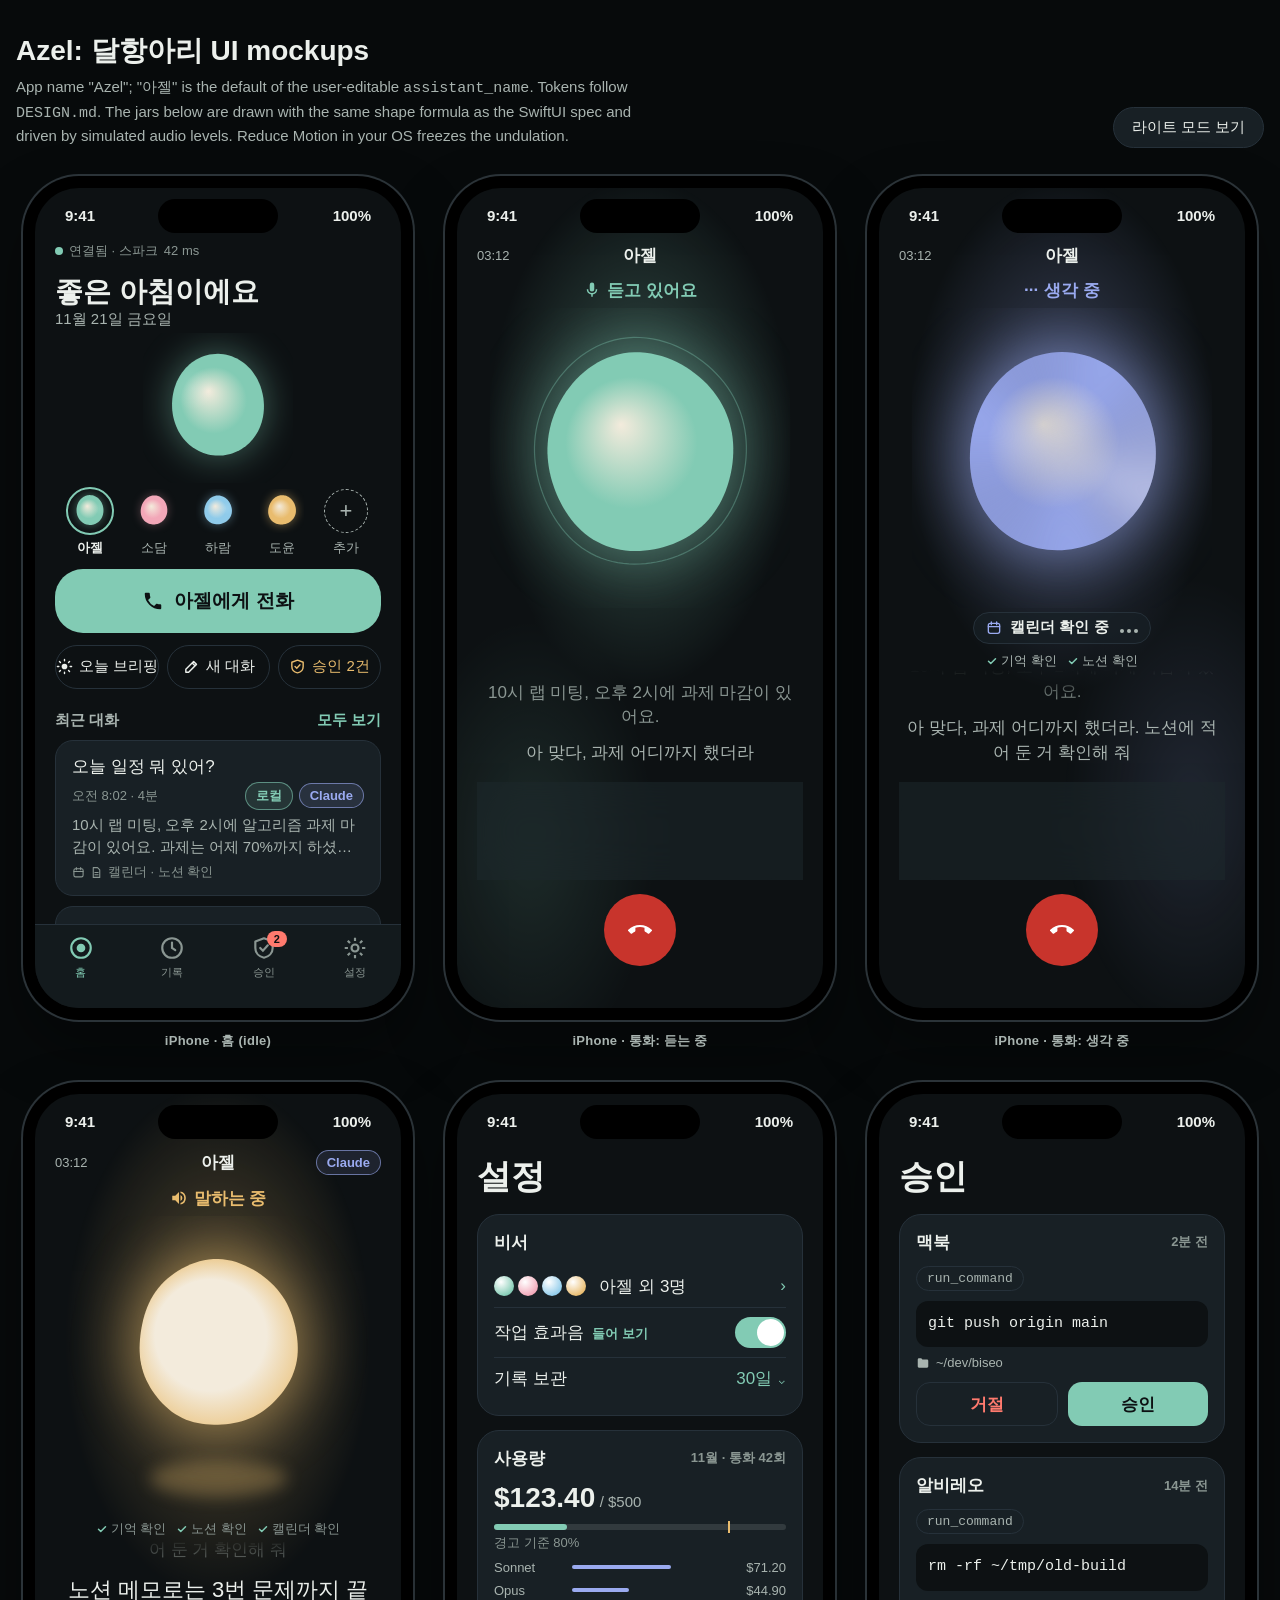
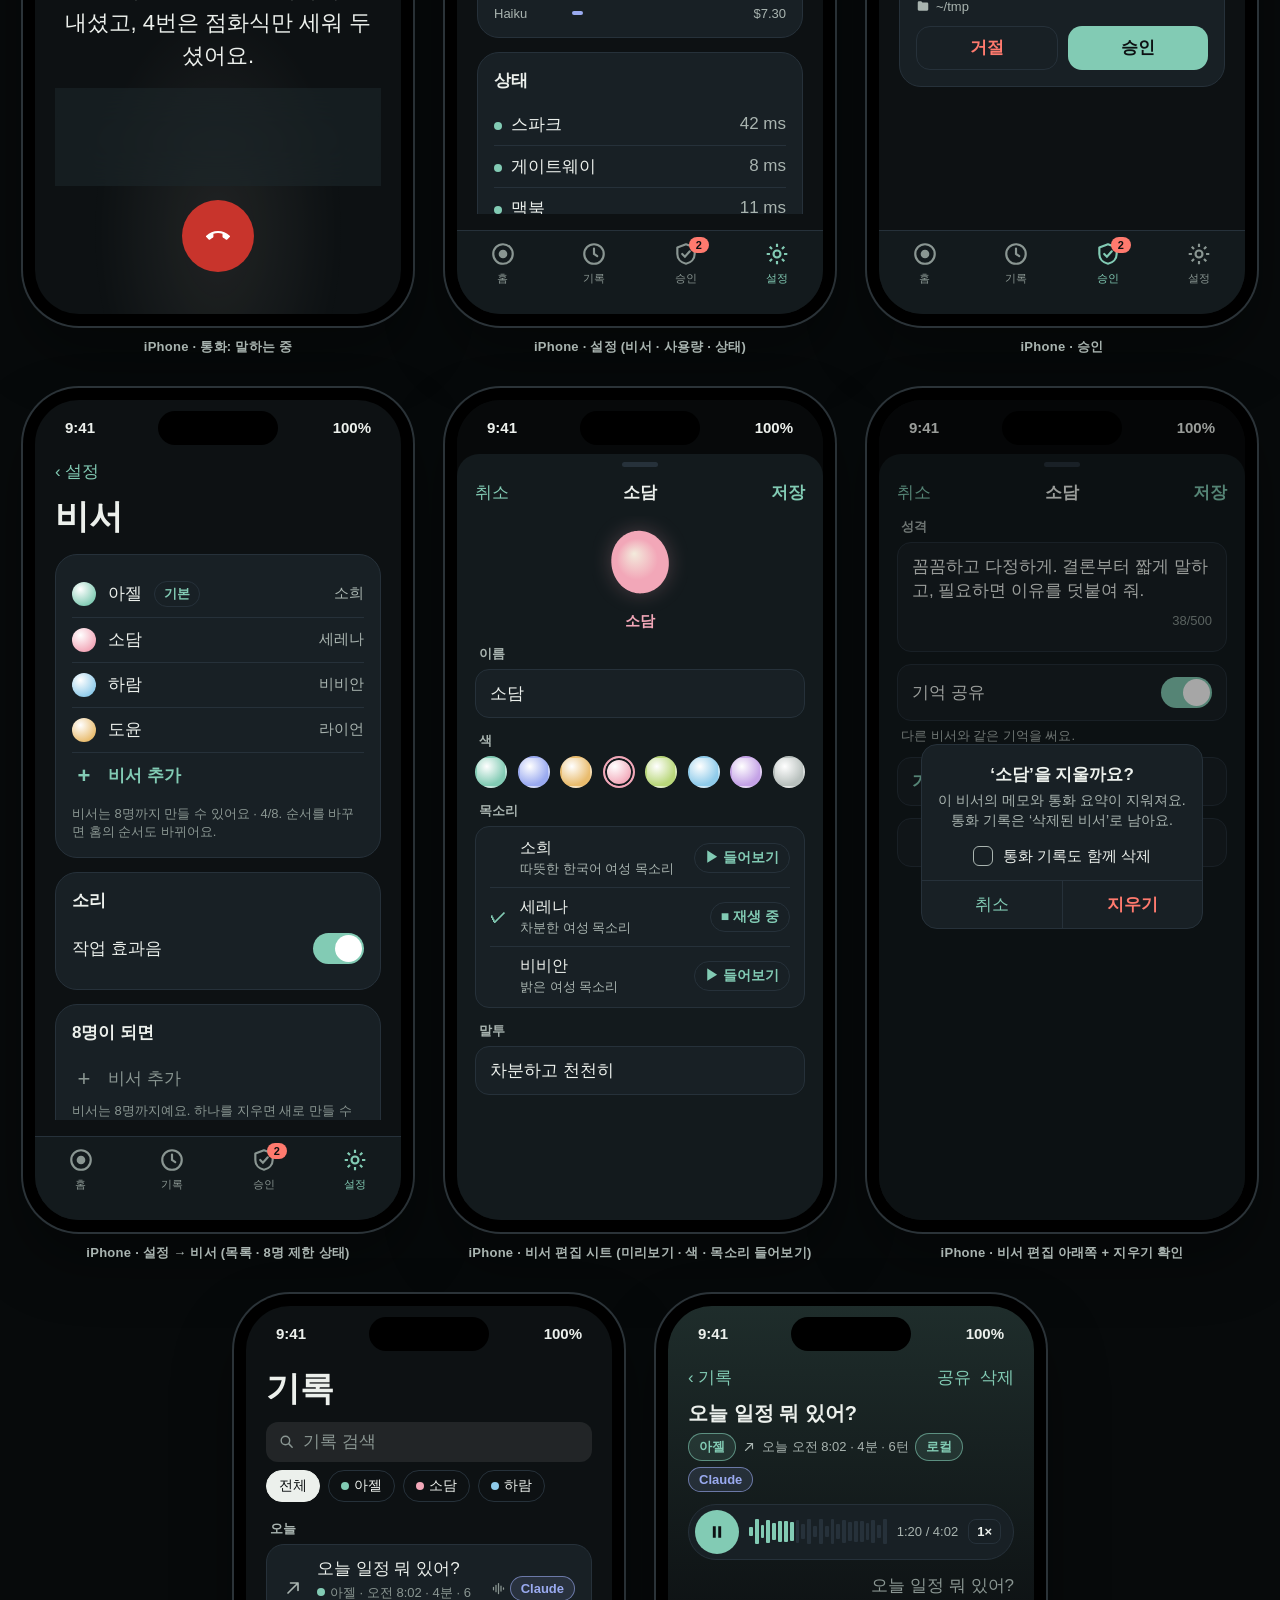
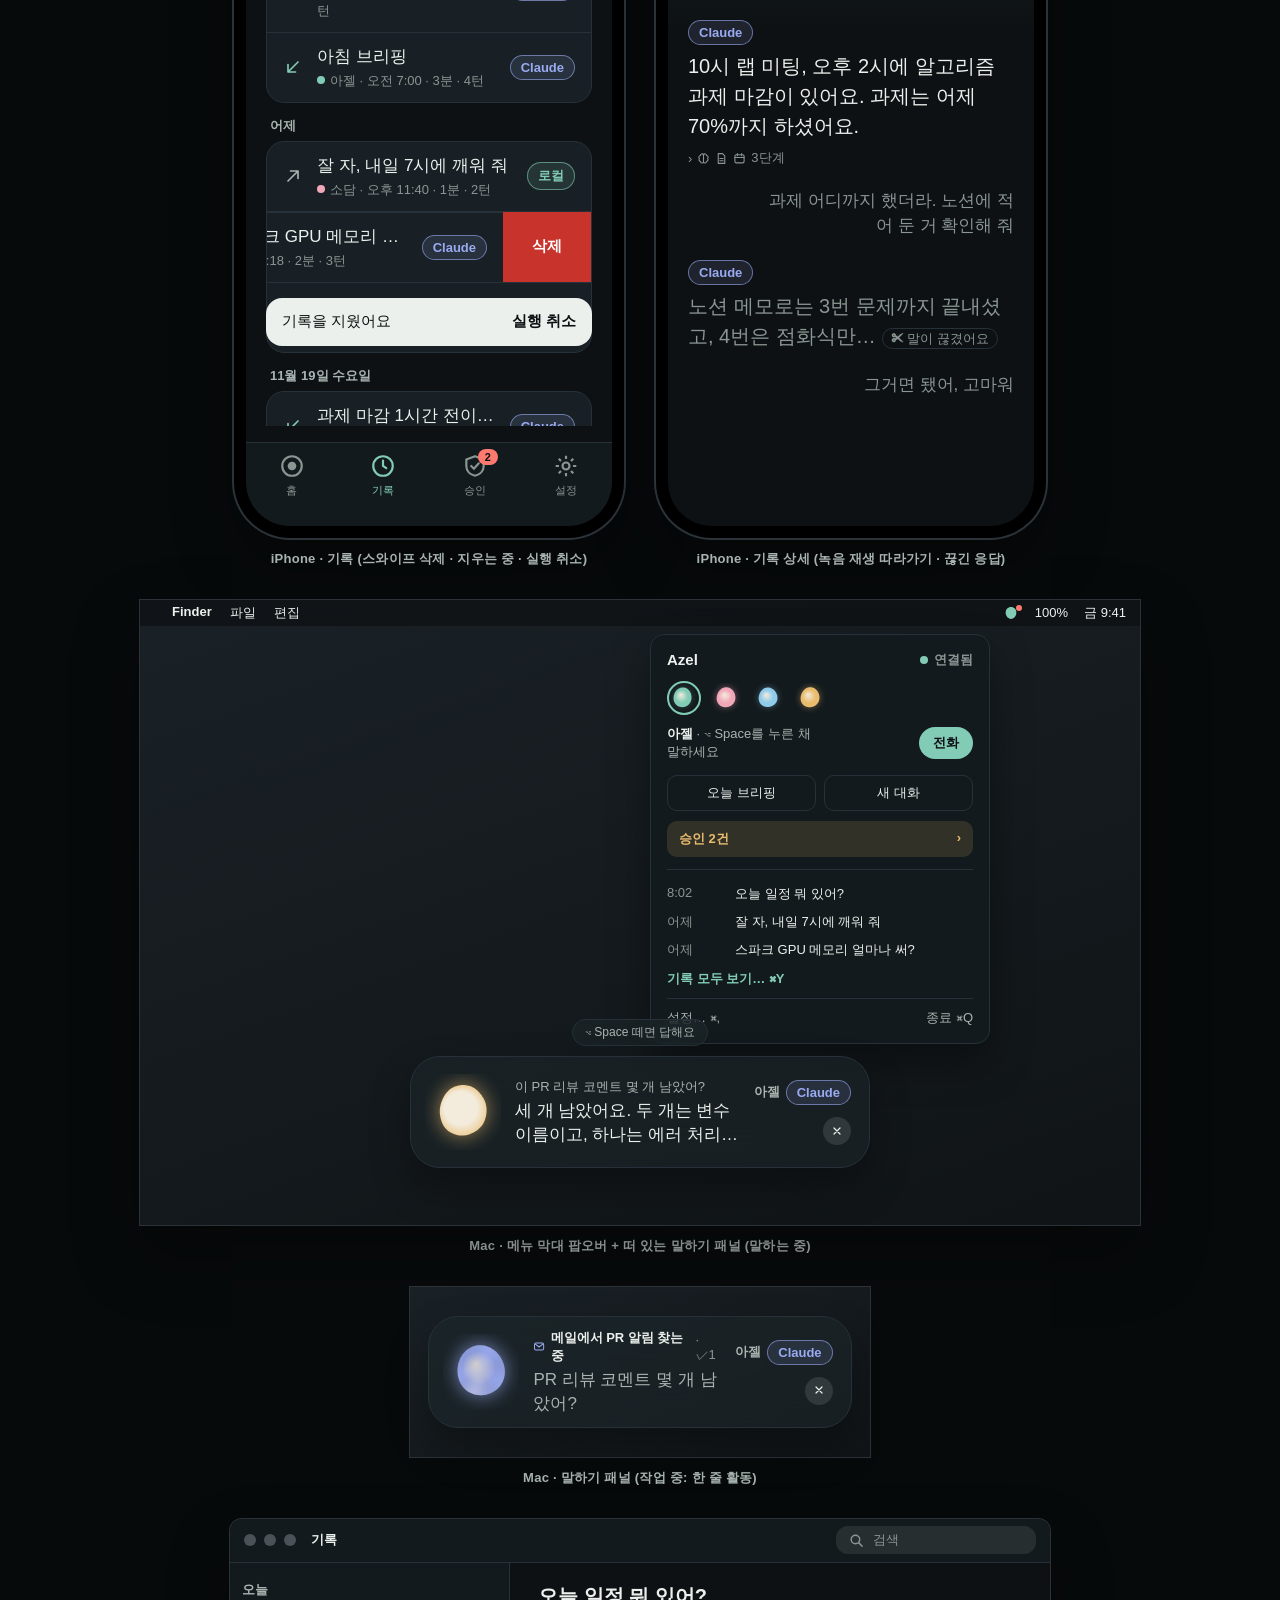
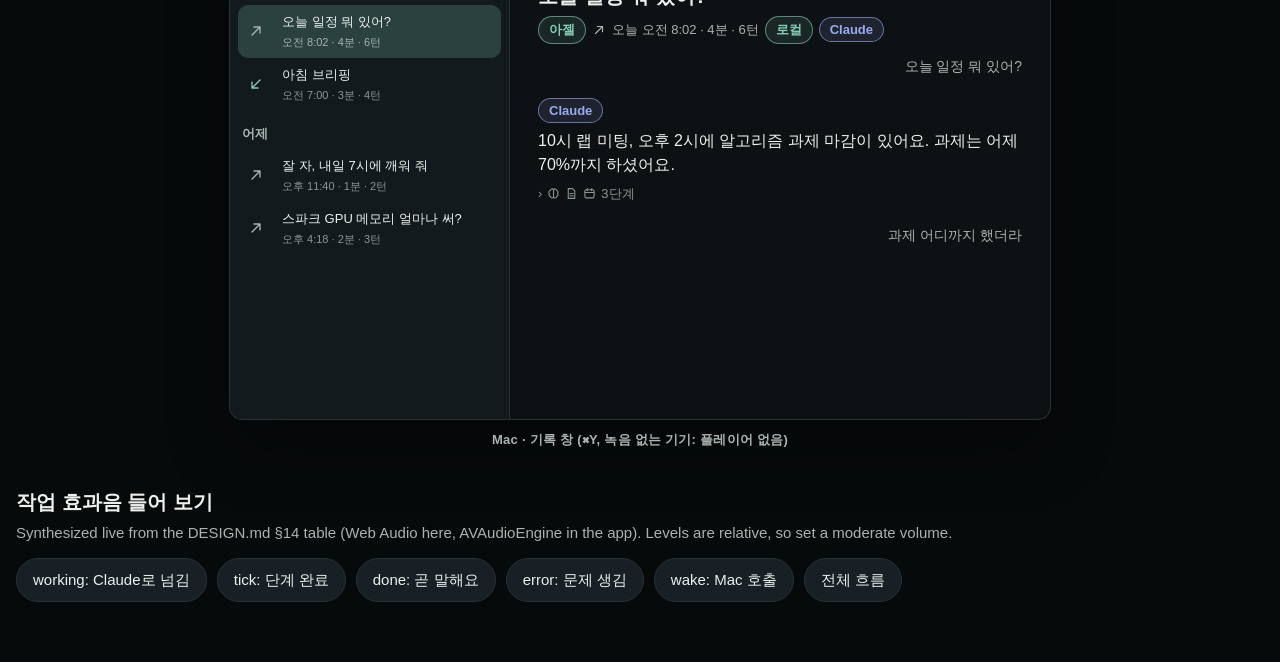
==== commit e2e26263: "docs(design): fold the persona api answers into the spec and mockups" ====
--- a/assistant/design/mockups.html
+++ b/assistant/design/mockups.html
@@ -478,10 +478,10 @@
     <div class="title" style="margin-top:0">비서</div>
     <div class="stack">
       <div class="card">
-        <div class="prow2 t-celadon"><span class="pdot"></span>아젤 <span class="basic">기본</span><span class="v">Sohee</span></div>
-        <div class="prow2 t-azalea"><span class="pdot"></span>소담<span class="v">Serena</span></div>
-        <div class="prow2 t-sky"><span class="pdot"></span>하람<span class="v">Vivian</span></div>
-        <div class="prow2 t-amber"><span class="pdot"></span>도윤<span class="v">Ryan</span></div>
+        <div class="prow2 t-celadon"><span class="pdot"></span>아젤 <span class="basic">기본</span><span class="v">소희</span></div>
+        <div class="prow2 t-azalea"><span class="pdot"></span>소담<span class="v">세레나</span></div>
+        <div class="prow2 t-sky"><span class="pdot"></span>하람<span class="v">비비안</span></div>
+        <div class="prow2 t-amber"><span class="pdot"></span>도윤<span class="v">라이언</span></div>
         <div class="prow2" style="color:var(--celadon);font-weight:600"><span style="width:24px;text-align:center;font-size:22px">+</span>비서 추가</div>
         <div class="foot" style="margin-top:6px;line-height:1.4">비서는 8명까지 만들 수 있어요 · 4/8. 순서를 바꾸면 홈의 순서도 바뀌어요.</div>
       </div>
@@ -520,7 +520,7 @@
     <div class="flabel">색</div>
     <div class="swatches" role="radiogroup" aria-label="색"><span class="sw t-celadon" role="radio" aria-checked="false" aria-label="청자"></span><span class="sw t-indigo" role="radio" aria-checked="false" aria-label="쪽빛"></span><span class="sw t-amber" role="radio" aria-checked="false" aria-label="호박"></span><span class="sw t-azalea on" role="radio" aria-checked="true" aria-label="진달래"></span><span class="sw t-sprout" role="radio" aria-checked="false" aria-label="연두"></span><span class="sw t-sky" role="radio" aria-checked="false" aria-label="하늘"></span><span class="sw t-plum" role="radio" aria-checked="false" aria-label="자주"></span><span class="sw t-ash" role="radio" aria-checked="false" aria-label="먹"></span></div>
     <div class="flabel">목소리</div>
-    <div class="field" style="padding:2px 14px"><div class="vrow"><span class="chk"></span>Sohee<span class="play" role="button" aria-label="Sohee 들어보기">▶ 들어보기</span></div><div class="vrow"><span class="chk">✓</span>Serena<span class="play" role="button" aria-label="Serena 들어보기">■ 재생 중</span></div><div class="vrow"><span class="chk"></span>Vivian<span class="play" role="button" aria-label="Vivian 들어보기">▶ 들어보기</span></div></div>
+    <div class="field" style="padding:2px 14px"><div class="vrow"><span class="chk"></span><span style="display:flex;flex-direction:column;gap:1px">소희<span class="foot" style="color:var(--text2)">따뜻한 한국어 여성 목소리</span></span><span class="play" role="button" aria-label="소희 들어보기">▶ 들어보기</span></div><div class="vrow"><span class="chk">✓</span><span style="display:flex;flex-direction:column;gap:1px">세레나<span class="foot" style="color:var(--text2)">차분한 여성 목소리</span></span><span class="play" role="button" aria-label="세레나 들어보기">■ 재생 중</span></div><div class="vrow"><span class="chk"></span><span style="display:flex;flex-direction:column;gap:1px">비비안<span class="foot" style="color:var(--text2)">밝은 여성 목소리</span></span><span class="play" role="button" aria-label="비비안 들어보기">▶ 들어보기</span></div></div>
     <div class="flabel">말투</div>
     <div class="field" style="color:var(--text)">차분하고 천천히</div>
   </div>
@@ -546,7 +546,8 @@
   <div class="sheetbg" style="z-index:2;background:rgba(0,0,0,.35)"></div>
   <div class="alert" role="alertdialog" aria-label="소담을 지울까요?">
     <h3>‘소담’을 지울까요?</h3>
-    <p>통화 기록은 남아요.</p>
+    <p>이 비서의 메모와 통화 요약이 지워져요. 통화 기록은 ‘삭제된 비서’로 남아요.</p>
+    <div style="display:flex;align-items:center;gap:10px;justify-content:center;padding:0 16px 14px;font-size:15px" role="checkbox" aria-checked="false"><span style="width:20px;height:20px;border-radius:6px;border:1.5px solid var(--text2)"></span>통화 기록도 함께 삭제</div>
     <div class="ab"><span>취소</span><span>지우기</span></div>
   </div>
 </div></div>
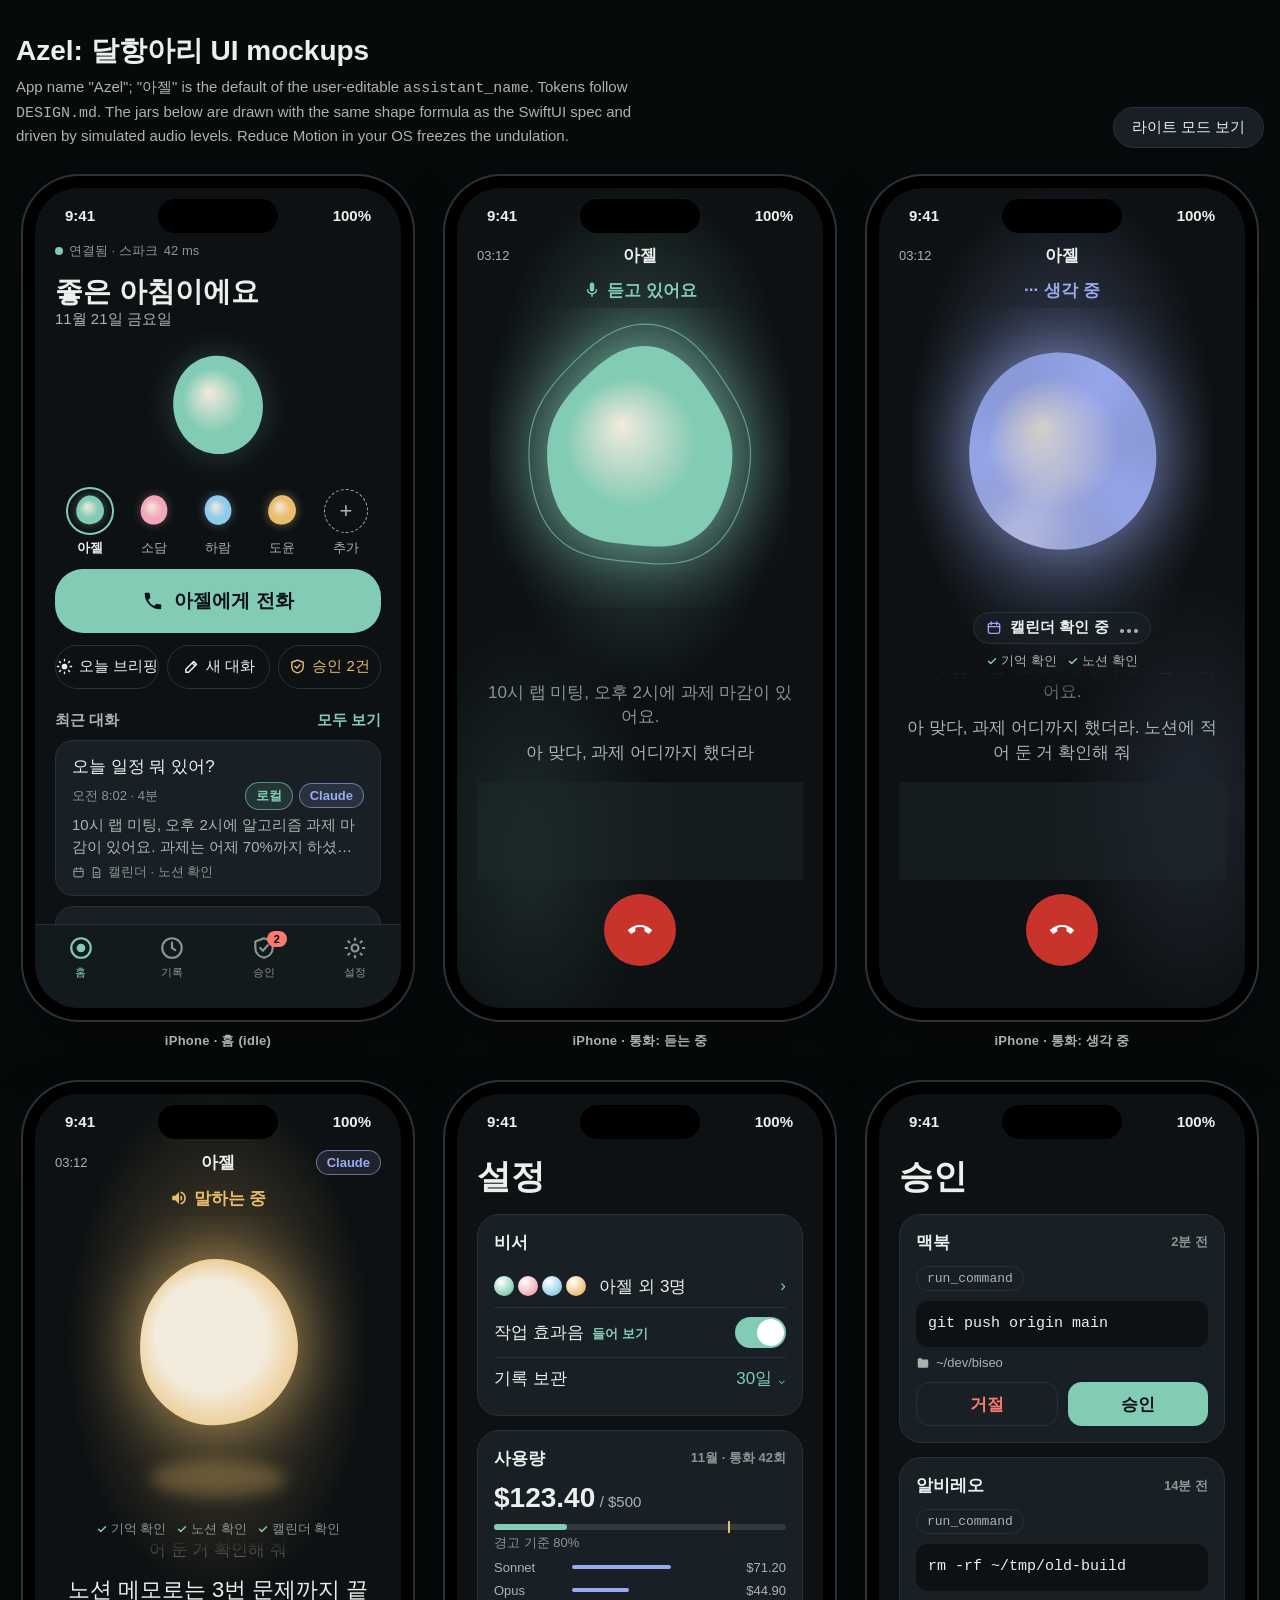
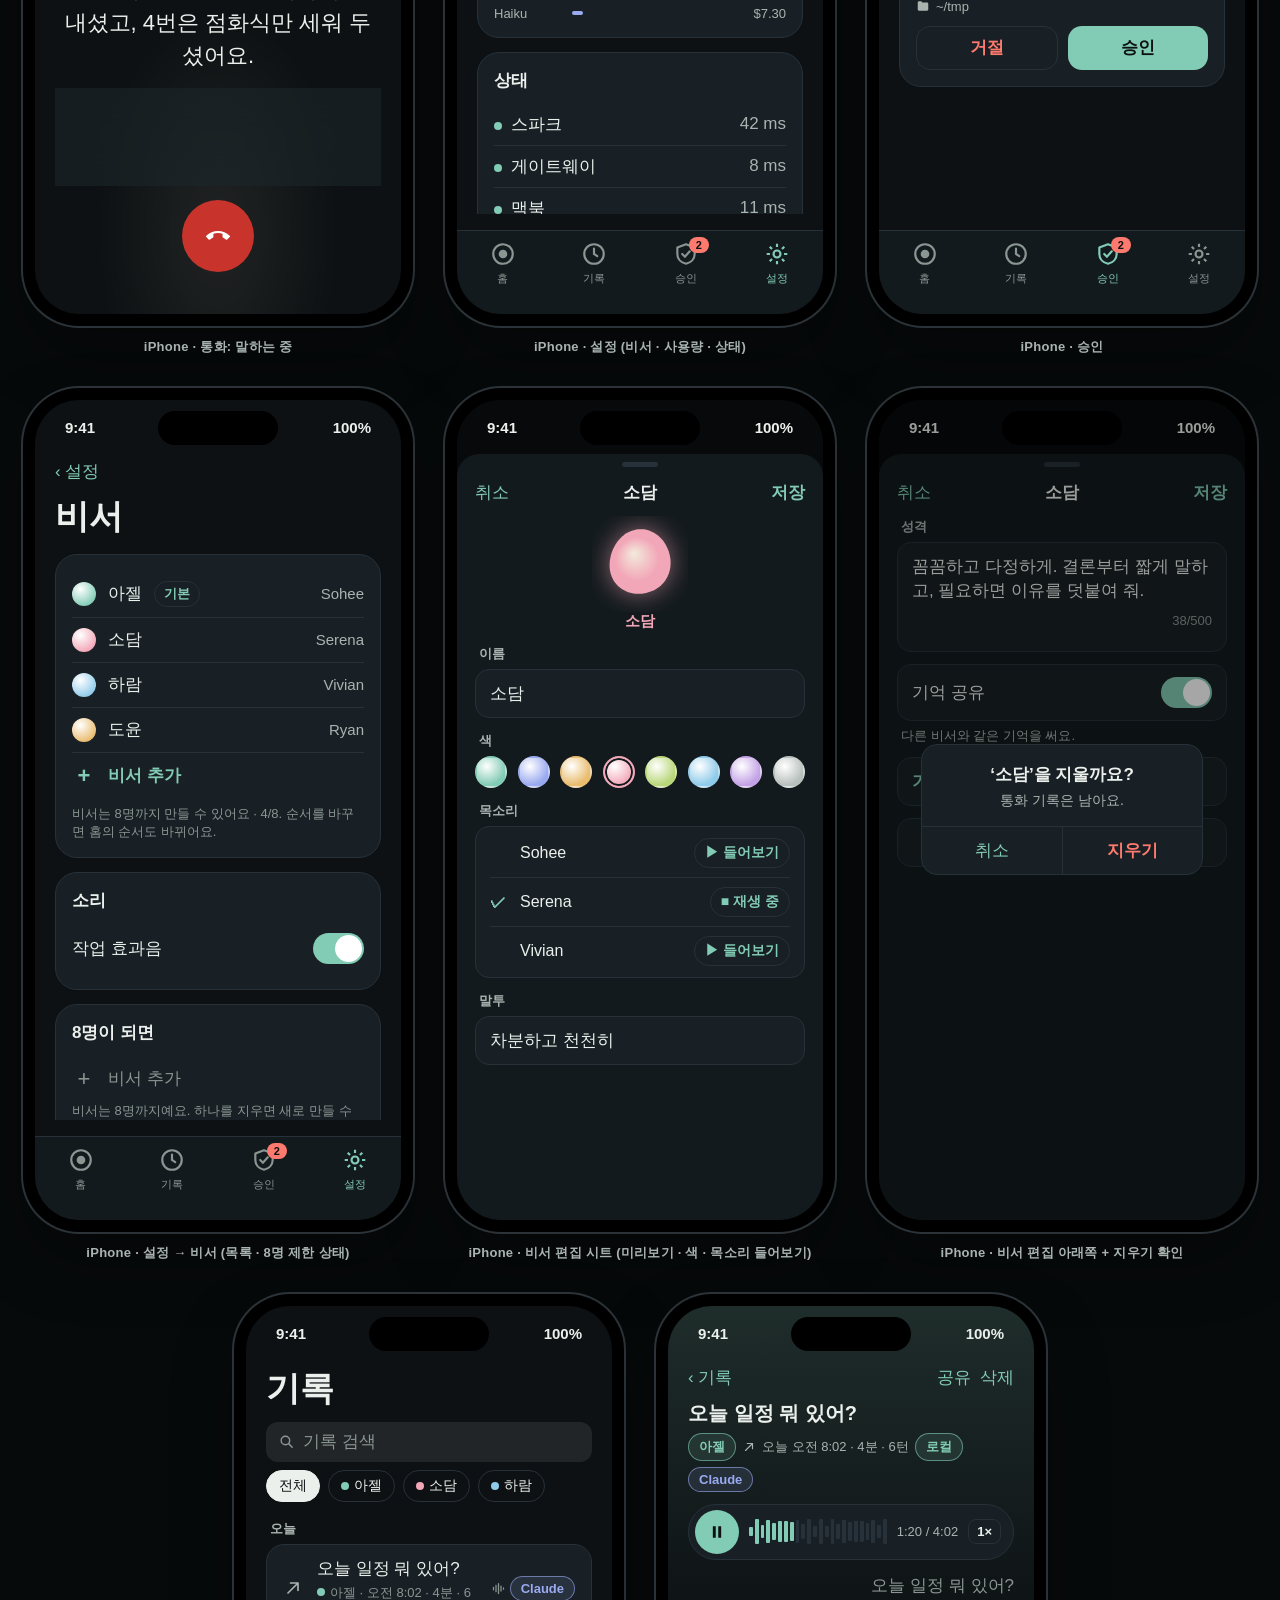
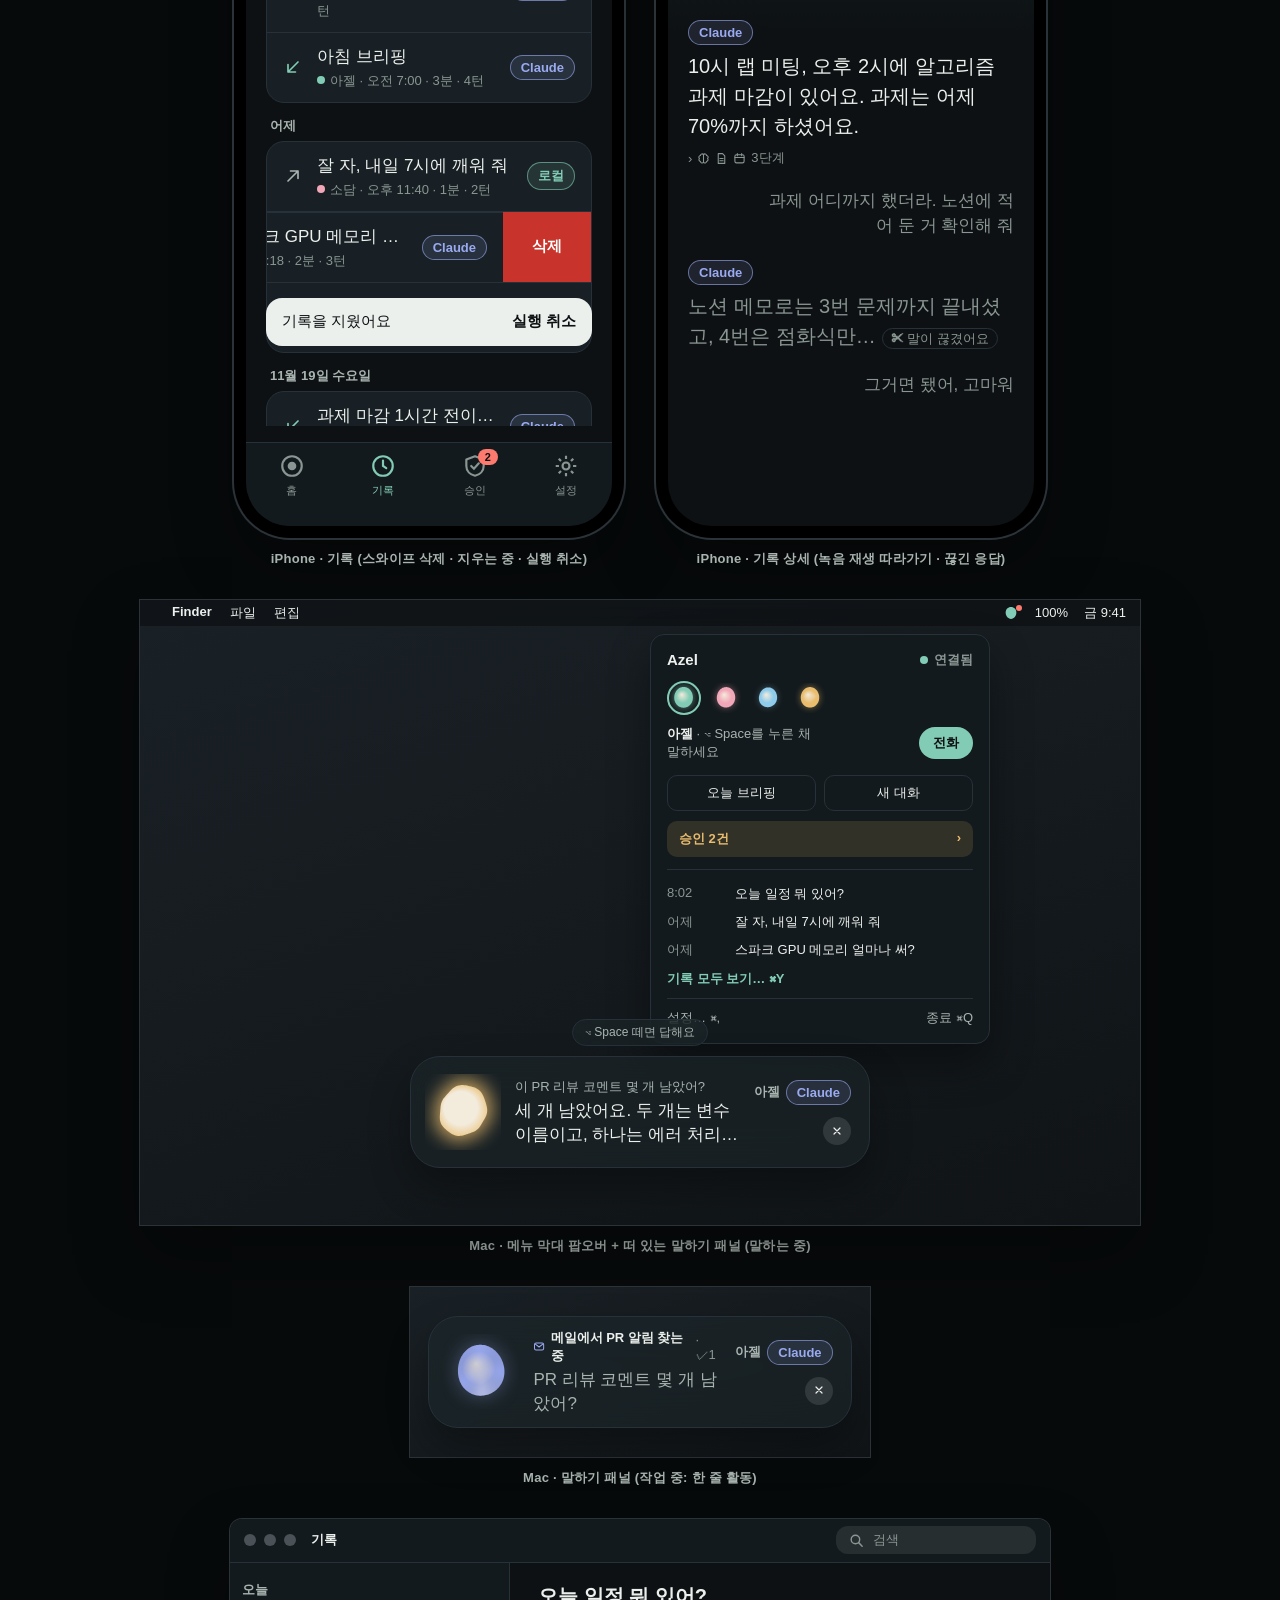
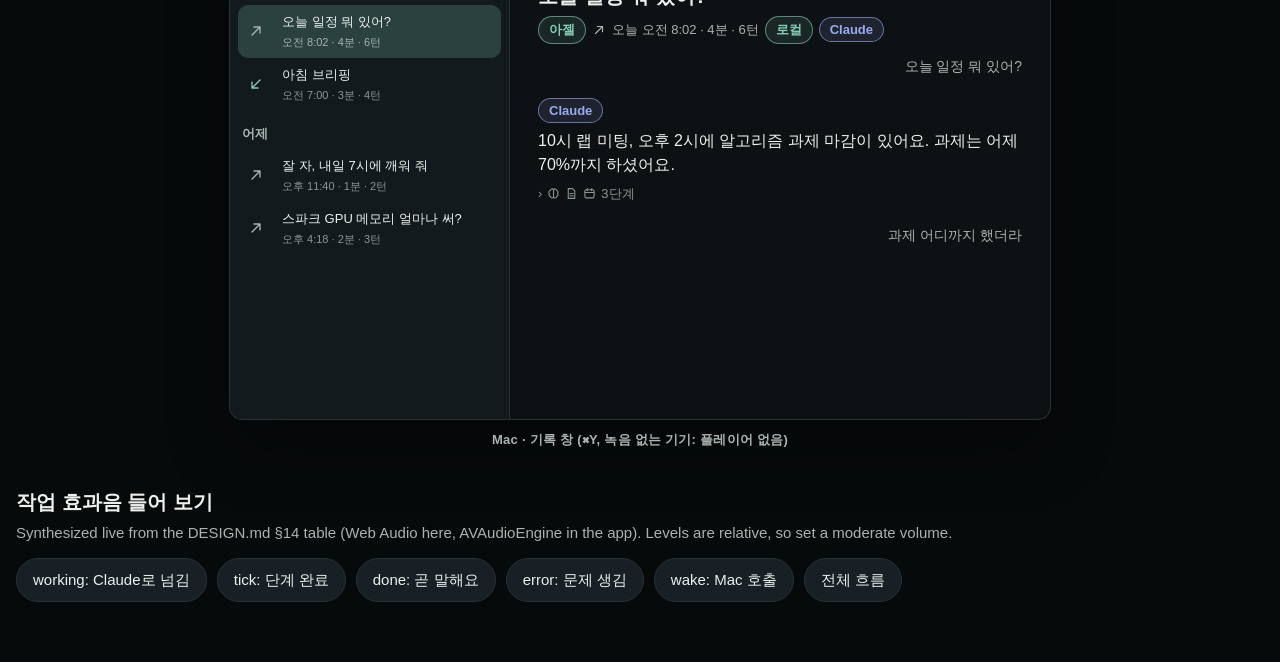
==== commit 3f41d7c9: "Merge branch 'main' into claude/macos-companion-4f2b6c" ====
--- a/assistant/design/mockups.html
+++ b/assistant/design/mockups.html
@@ -478,10 +478,10 @@
     <div class="title" style="margin-top:0">비서</div>
     <div class="stack">
       <div class="card">
-        <div class="prow2 t-celadon"><span class="pdot"></span>아젤 <span class="basic">기본</span><span class="v">소희</span></div>
-        <div class="prow2 t-azalea"><span class="pdot"></span>소담<span class="v">세레나</span></div>
-        <div class="prow2 t-sky"><span class="pdot"></span>하람<span class="v">비비안</span></div>
-        <div class="prow2 t-amber"><span class="pdot"></span>도윤<span class="v">라이언</span></div>
+        <div class="prow2 t-celadon"><span class="pdot"></span>아젤 <span class="basic">기본</span><span class="v">Sohee</span></div>
+        <div class="prow2 t-azalea"><span class="pdot"></span>소담<span class="v">Serena</span></div>
+        <div class="prow2 t-sky"><span class="pdot"></span>하람<span class="v">Vivian</span></div>
+        <div class="prow2 t-amber"><span class="pdot"></span>도윤<span class="v">Ryan</span></div>
         <div class="prow2" style="color:var(--celadon);font-weight:600"><span style="width:24px;text-align:center;font-size:22px">+</span>비서 추가</div>
         <div class="foot" style="margin-top:6px;line-height:1.4">비서는 8명까지 만들 수 있어요 · 4/8. 순서를 바꾸면 홈의 순서도 바뀌어요.</div>
       </div>
@@ -520,7 +520,7 @@
     <div class="flabel">색</div>
     <div class="swatches" role="radiogroup" aria-label="색"><span class="sw t-celadon" role="radio" aria-checked="false" aria-label="청자"></span><span class="sw t-indigo" role="radio" aria-checked="false" aria-label="쪽빛"></span><span class="sw t-amber" role="radio" aria-checked="false" aria-label="호박"></span><span class="sw t-azalea on" role="radio" aria-checked="true" aria-label="진달래"></span><span class="sw t-sprout" role="radio" aria-checked="false" aria-label="연두"></span><span class="sw t-sky" role="radio" aria-checked="false" aria-label="하늘"></span><span class="sw t-plum" role="radio" aria-checked="false" aria-label="자주"></span><span class="sw t-ash" role="radio" aria-checked="false" aria-label="먹"></span></div>
     <div class="flabel">목소리</div>
-    <div class="field" style="padding:2px 14px"><div class="vrow"><span class="chk"></span><span style="display:flex;flex-direction:column;gap:1px">소희<span class="foot" style="color:var(--text2)">따뜻한 한국어 여성 목소리</span></span><span class="play" role="button" aria-label="소희 들어보기">▶ 들어보기</span></div><div class="vrow"><span class="chk">✓</span><span style="display:flex;flex-direction:column;gap:1px">세레나<span class="foot" style="color:var(--text2)">차분한 여성 목소리</span></span><span class="play" role="button" aria-label="세레나 들어보기">■ 재생 중</span></div><div class="vrow"><span class="chk"></span><span style="display:flex;flex-direction:column;gap:1px">비비안<span class="foot" style="color:var(--text2)">밝은 여성 목소리</span></span><span class="play" role="button" aria-label="비비안 들어보기">▶ 들어보기</span></div></div>
+    <div class="field" style="padding:2px 14px"><div class="vrow"><span class="chk"></span>Sohee<span class="play" role="button" aria-label="Sohee 들어보기">▶ 들어보기</span></div><div class="vrow"><span class="chk">✓</span>Serena<span class="play" role="button" aria-label="Serena 들어보기">■ 재생 중</span></div><div class="vrow"><span class="chk"></span>Vivian<span class="play" role="button" aria-label="Vivian 들어보기">▶ 들어보기</span></div></div>
     <div class="flabel">말투</div>
     <div class="field" style="color:var(--text)">차분하고 천천히</div>
   </div>
@@ -546,8 +546,7 @@
   <div class="sheetbg" style="z-index:2;background:rgba(0,0,0,.35)"></div>
   <div class="alert" role="alertdialog" aria-label="소담을 지울까요?">
     <h3>‘소담’을 지울까요?</h3>
-    <p>이 비서의 메모와 통화 요약이 지워져요. 통화 기록은 ‘삭제된 비서’로 남아요.</p>
-    <div style="display:flex;align-items:center;gap:10px;justify-content:center;padding:0 16px 14px;font-size:15px" role="checkbox" aria-checked="false"><span style="width:20px;height:20px;border-radius:6px;border:1.5px solid var(--text2)"></span>통화 기록도 함께 삭제</div>
+    <p>통화 기록은 남아요.</p>
     <div class="ab"><span>취소</span><span>지우기</span></div>
   </div>
 </div></div>
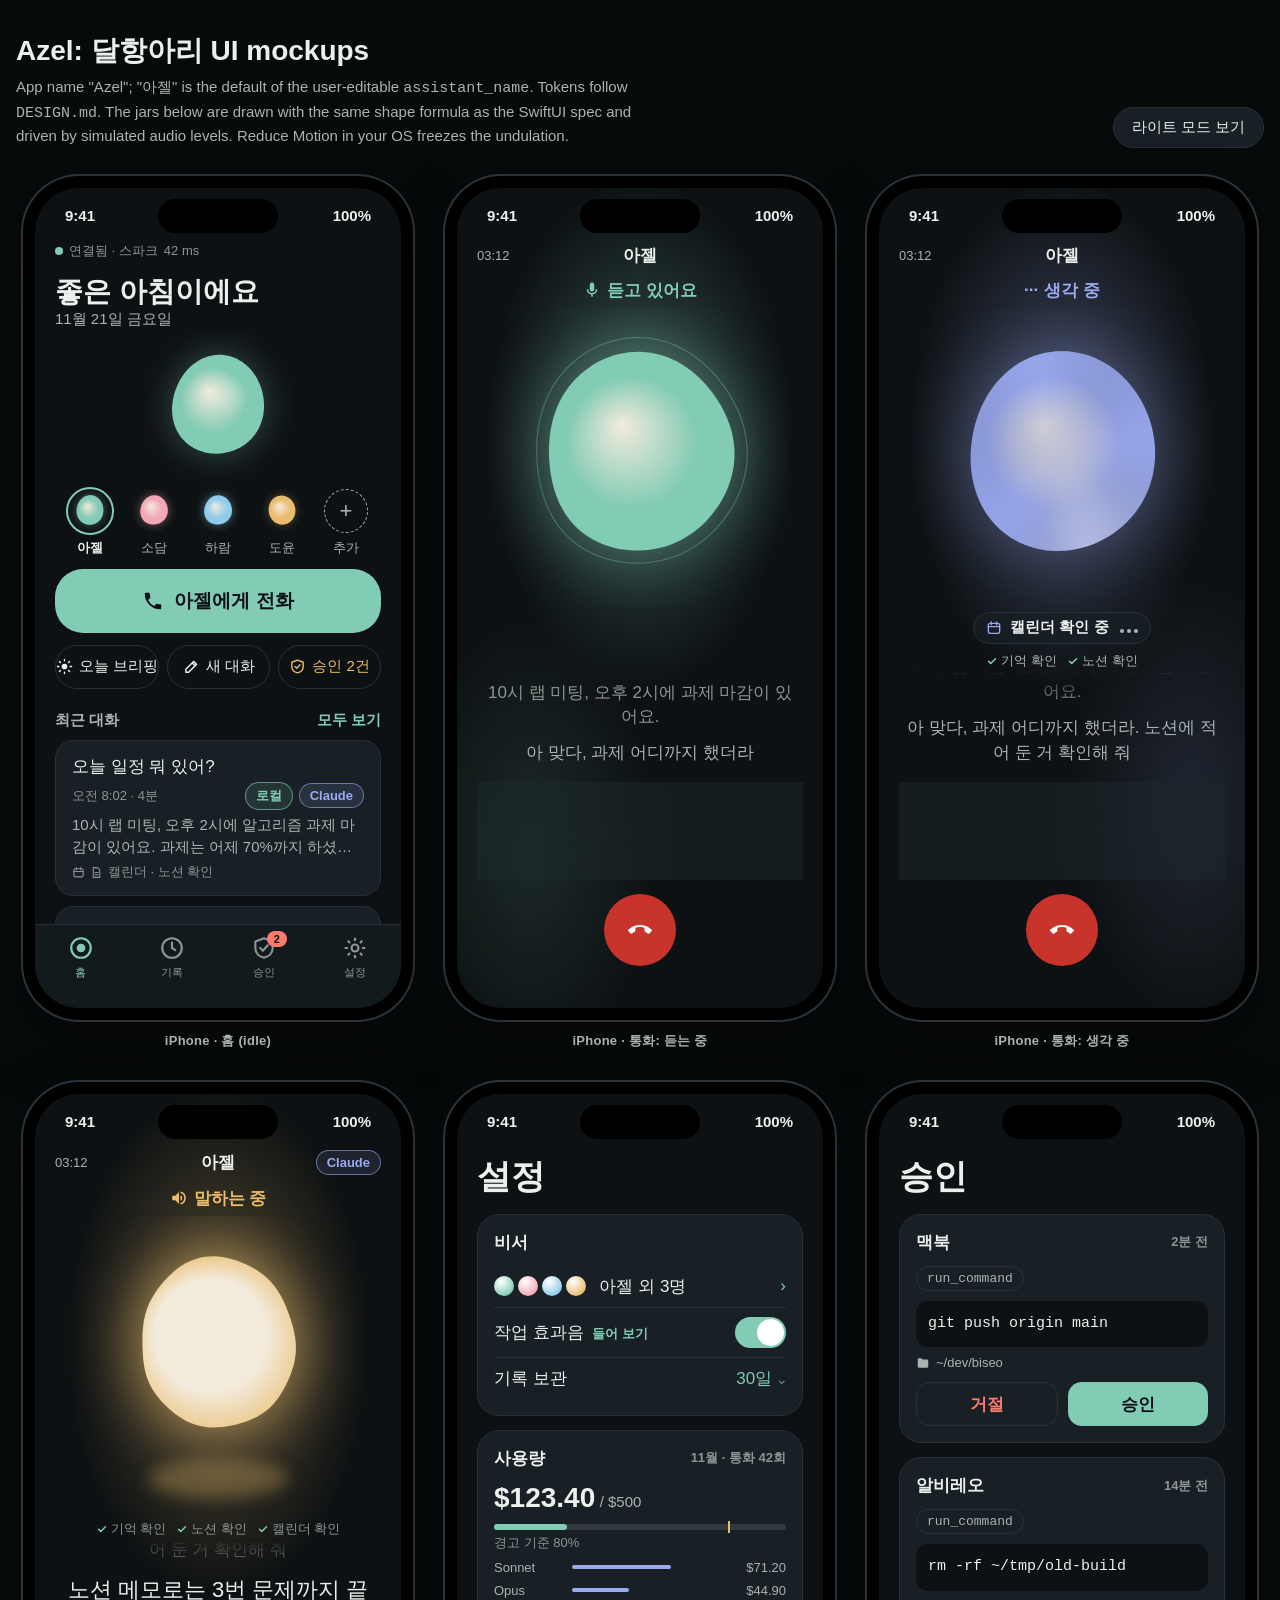
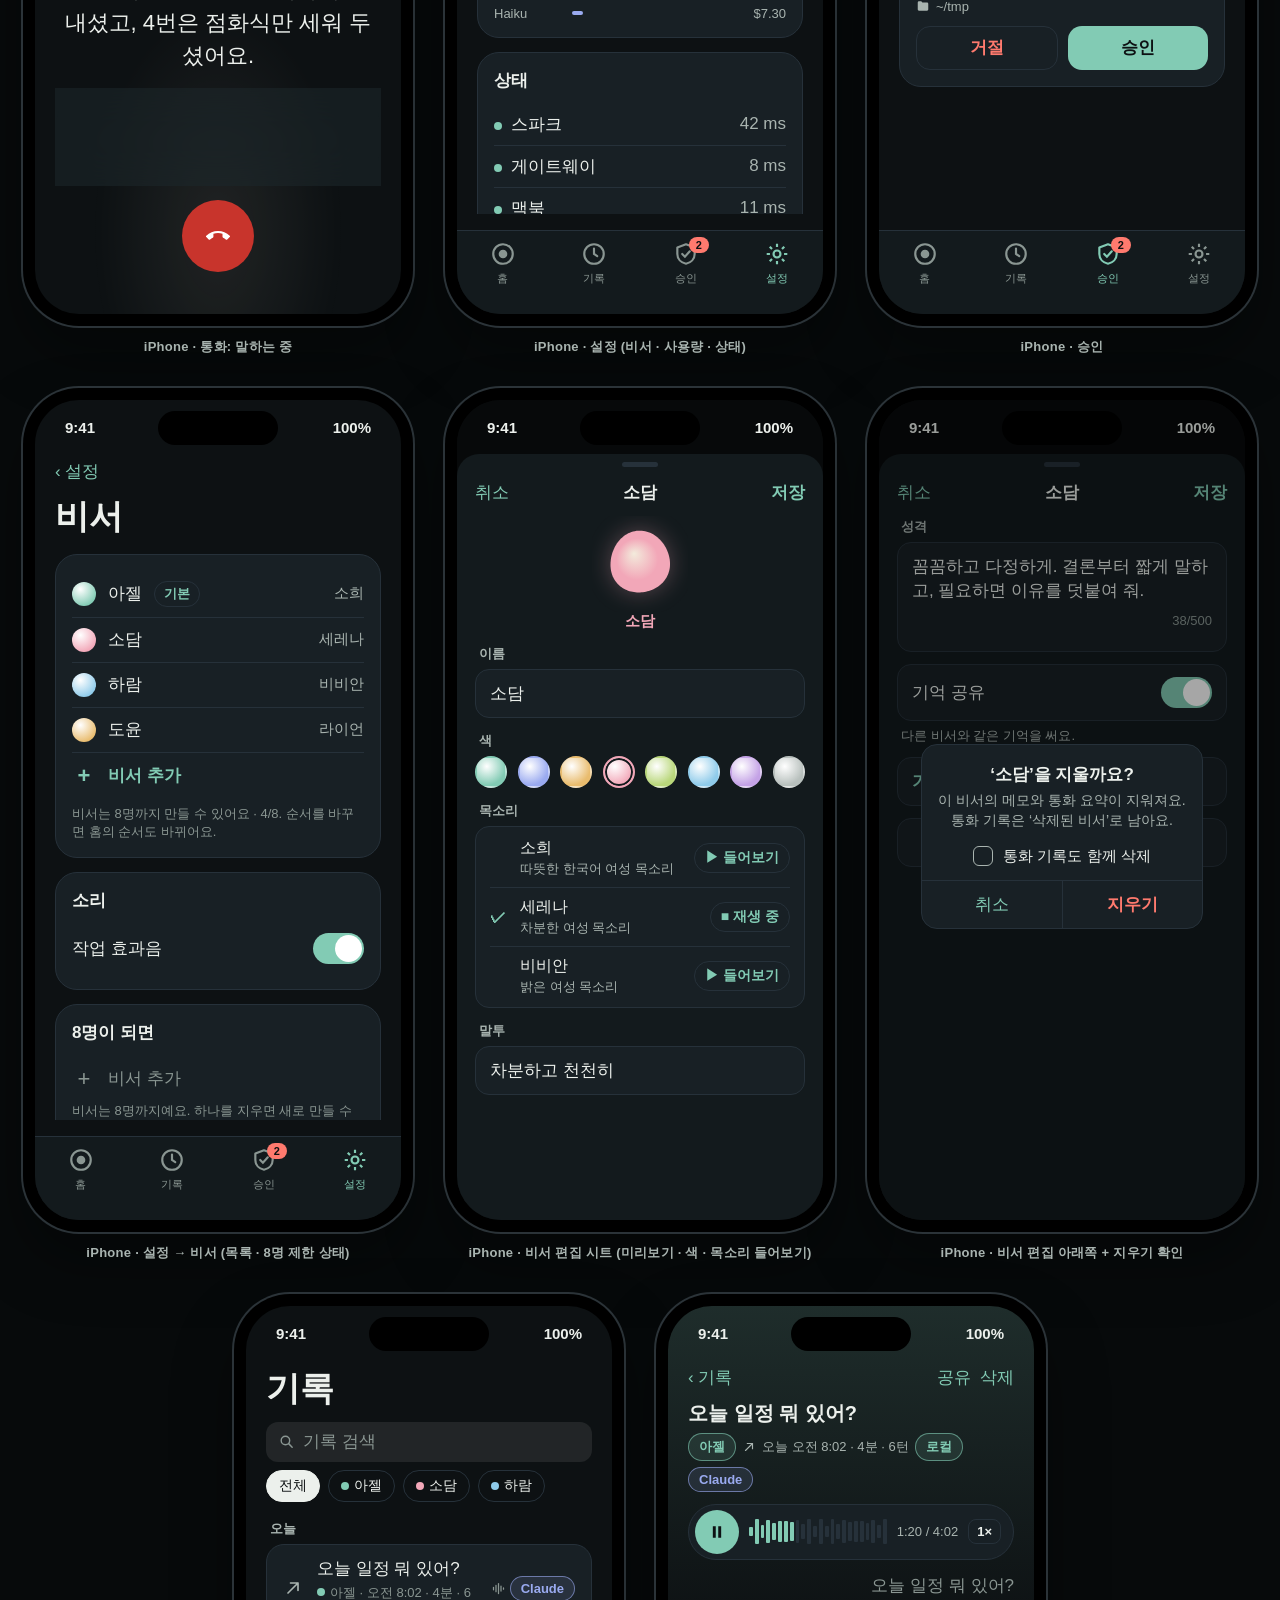
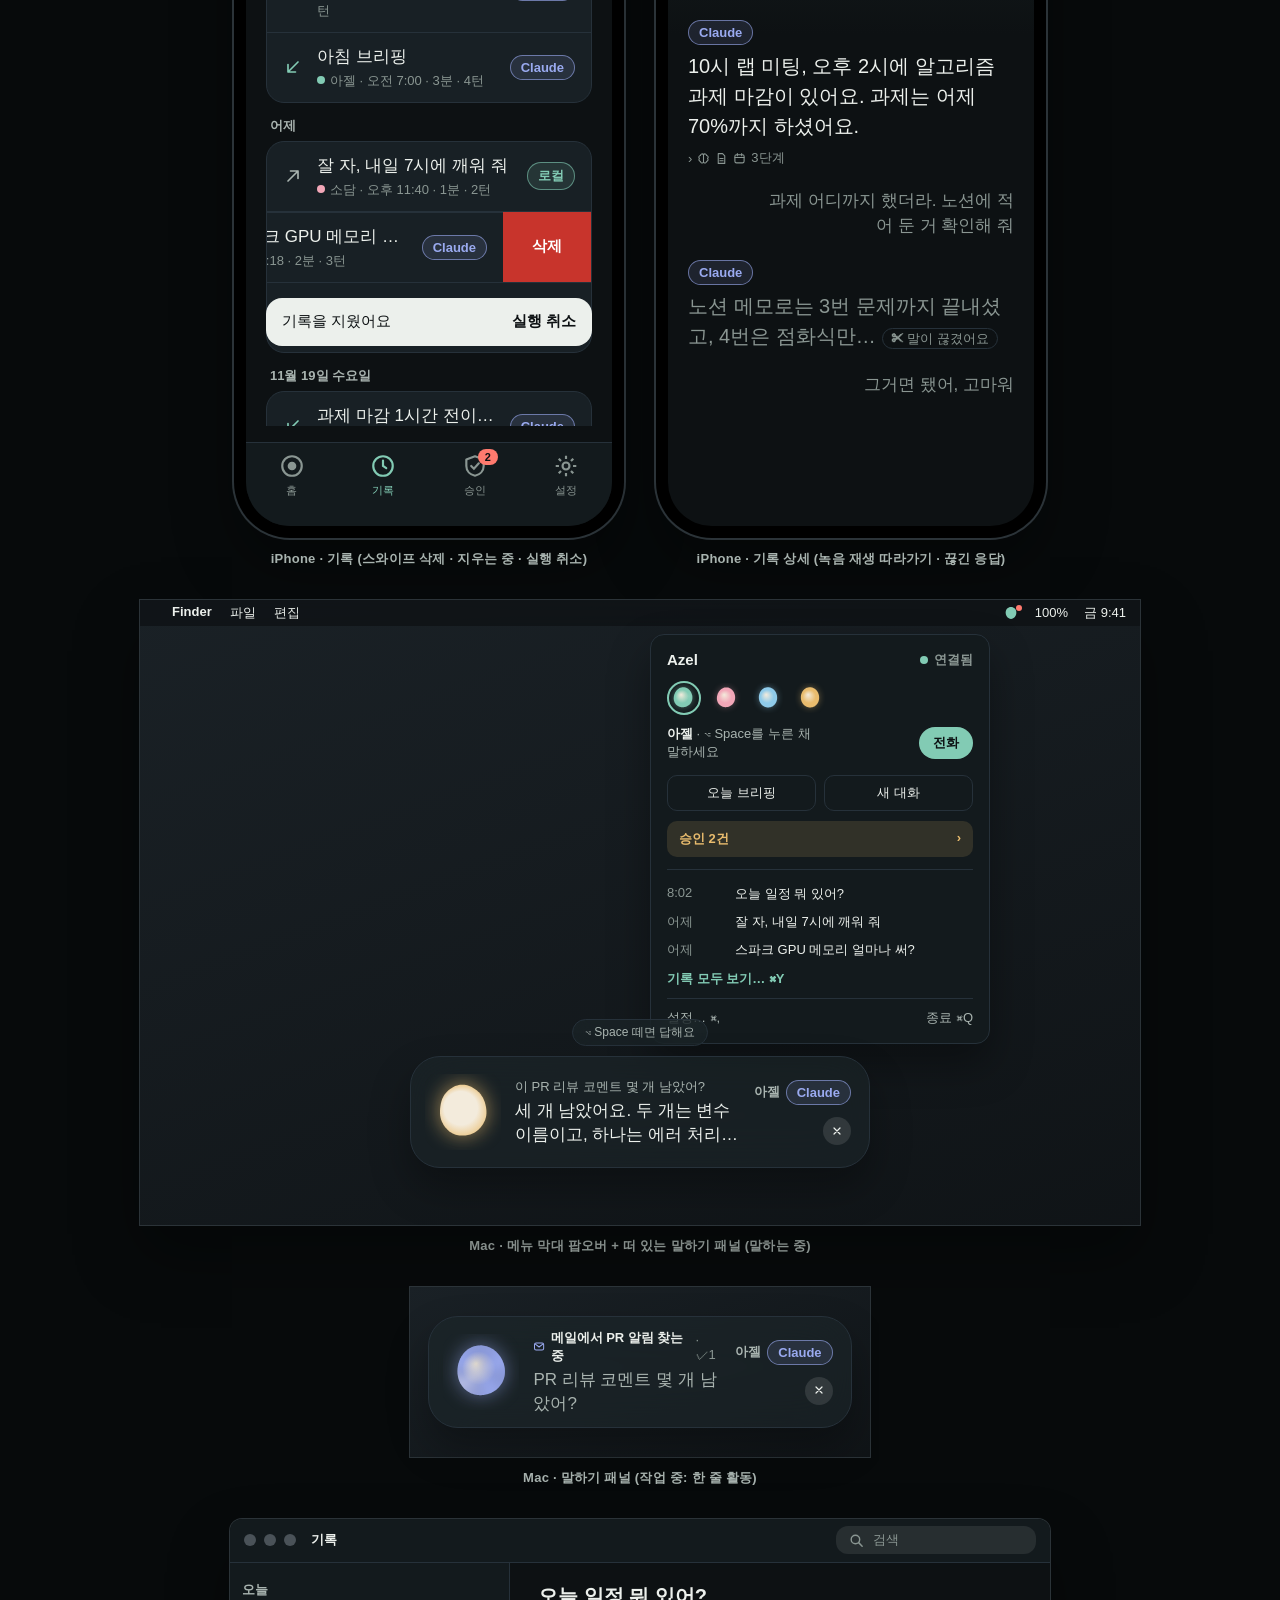
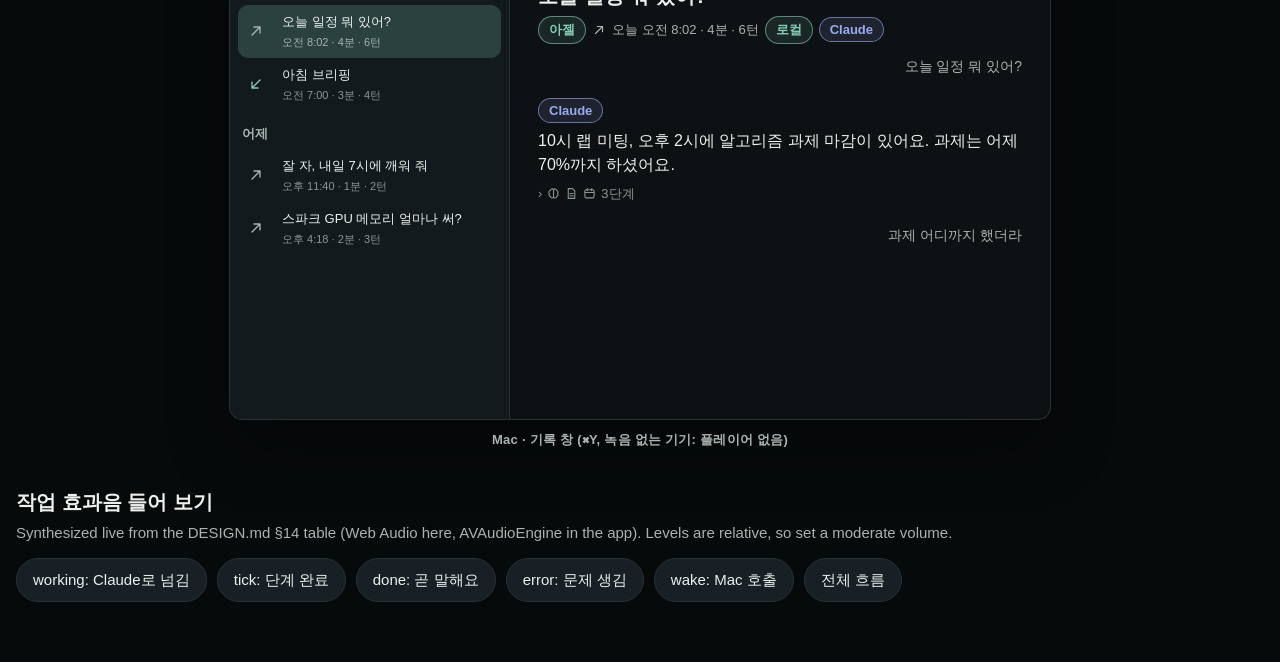
==== commit eec72a87: "docs(design): merge the persona spec answers" ====
--- a/assistant/design/mockups.html
+++ b/assistant/design/mockups.html
@@ -478,10 +478,10 @@
     <div class="title" style="margin-top:0">비서</div>
     <div class="stack">
       <div class="card">
-        <div class="prow2 t-celadon"><span class="pdot"></span>아젤 <span class="basic">기본</span><span class="v">Sohee</span></div>
-        <div class="prow2 t-azalea"><span class="pdot"></span>소담<span class="v">Serena</span></div>
-        <div class="prow2 t-sky"><span class="pdot"></span>하람<span class="v">Vivian</span></div>
-        <div class="prow2 t-amber"><span class="pdot"></span>도윤<span class="v">Ryan</span></div>
+        <div class="prow2 t-celadon"><span class="pdot"></span>아젤 <span class="basic">기본</span><span class="v">소희</span></div>
+        <div class="prow2 t-azalea"><span class="pdot"></span>소담<span class="v">세레나</span></div>
+        <div class="prow2 t-sky"><span class="pdot"></span>하람<span class="v">비비안</span></div>
+        <div class="prow2 t-amber"><span class="pdot"></span>도윤<span class="v">라이언</span></div>
         <div class="prow2" style="color:var(--celadon);font-weight:600"><span style="width:24px;text-align:center;font-size:22px">+</span>비서 추가</div>
         <div class="foot" style="margin-top:6px;line-height:1.4">비서는 8명까지 만들 수 있어요 · 4/8. 순서를 바꾸면 홈의 순서도 바뀌어요.</div>
       </div>
@@ -520,7 +520,7 @@
     <div class="flabel">색</div>
     <div class="swatches" role="radiogroup" aria-label="색"><span class="sw t-celadon" role="radio" aria-checked="false" aria-label="청자"></span><span class="sw t-indigo" role="radio" aria-checked="false" aria-label="쪽빛"></span><span class="sw t-amber" role="radio" aria-checked="false" aria-label="호박"></span><span class="sw t-azalea on" role="radio" aria-checked="true" aria-label="진달래"></span><span class="sw t-sprout" role="radio" aria-checked="false" aria-label="연두"></span><span class="sw t-sky" role="radio" aria-checked="false" aria-label="하늘"></span><span class="sw t-plum" role="radio" aria-checked="false" aria-label="자주"></span><span class="sw t-ash" role="radio" aria-checked="false" aria-label="먹"></span></div>
     <div class="flabel">목소리</div>
-    <div class="field" style="padding:2px 14px"><div class="vrow"><span class="chk"></span>Sohee<span class="play" role="button" aria-label="Sohee 들어보기">▶ 들어보기</span></div><div class="vrow"><span class="chk">✓</span>Serena<span class="play" role="button" aria-label="Serena 들어보기">■ 재생 중</span></div><div class="vrow"><span class="chk"></span>Vivian<span class="play" role="button" aria-label="Vivian 들어보기">▶ 들어보기</span></div></div>
+    <div class="field" style="padding:2px 14px"><div class="vrow"><span class="chk"></span><span style="display:flex;flex-direction:column;gap:1px">소희<span class="foot" style="color:var(--text2)">따뜻한 한국어 여성 목소리</span></span><span class="play" role="button" aria-label="소희 들어보기">▶ 들어보기</span></div><div class="vrow"><span class="chk">✓</span><span style="display:flex;flex-direction:column;gap:1px">세레나<span class="foot" style="color:var(--text2)">차분한 여성 목소리</span></span><span class="play" role="button" aria-label="세레나 들어보기">■ 재생 중</span></div><div class="vrow"><span class="chk"></span><span style="display:flex;flex-direction:column;gap:1px">비비안<span class="foot" style="color:var(--text2)">밝은 여성 목소리</span></span><span class="play" role="button" aria-label="비비안 들어보기">▶ 들어보기</span></div></div>
     <div class="flabel">말투</div>
     <div class="field" style="color:var(--text)">차분하고 천천히</div>
   </div>
@@ -546,7 +546,8 @@
   <div class="sheetbg" style="z-index:2;background:rgba(0,0,0,.35)"></div>
   <div class="alert" role="alertdialog" aria-label="소담을 지울까요?">
     <h3>‘소담’을 지울까요?</h3>
-    <p>통화 기록은 남아요.</p>
+    <p>이 비서의 메모와 통화 요약이 지워져요. 통화 기록은 ‘삭제된 비서’로 남아요.</p>
+    <div style="display:flex;align-items:center;gap:10px;justify-content:center;padding:0 16px 14px;font-size:15px" role="checkbox" aria-checked="false"><span style="width:20px;height:20px;border-radius:6px;border:1.5px solid var(--text2)"></span>통화 기록도 함께 삭제</div>
     <div class="ab"><span>취소</span><span>지우기</span></div>
   </div>
 </div></div>
